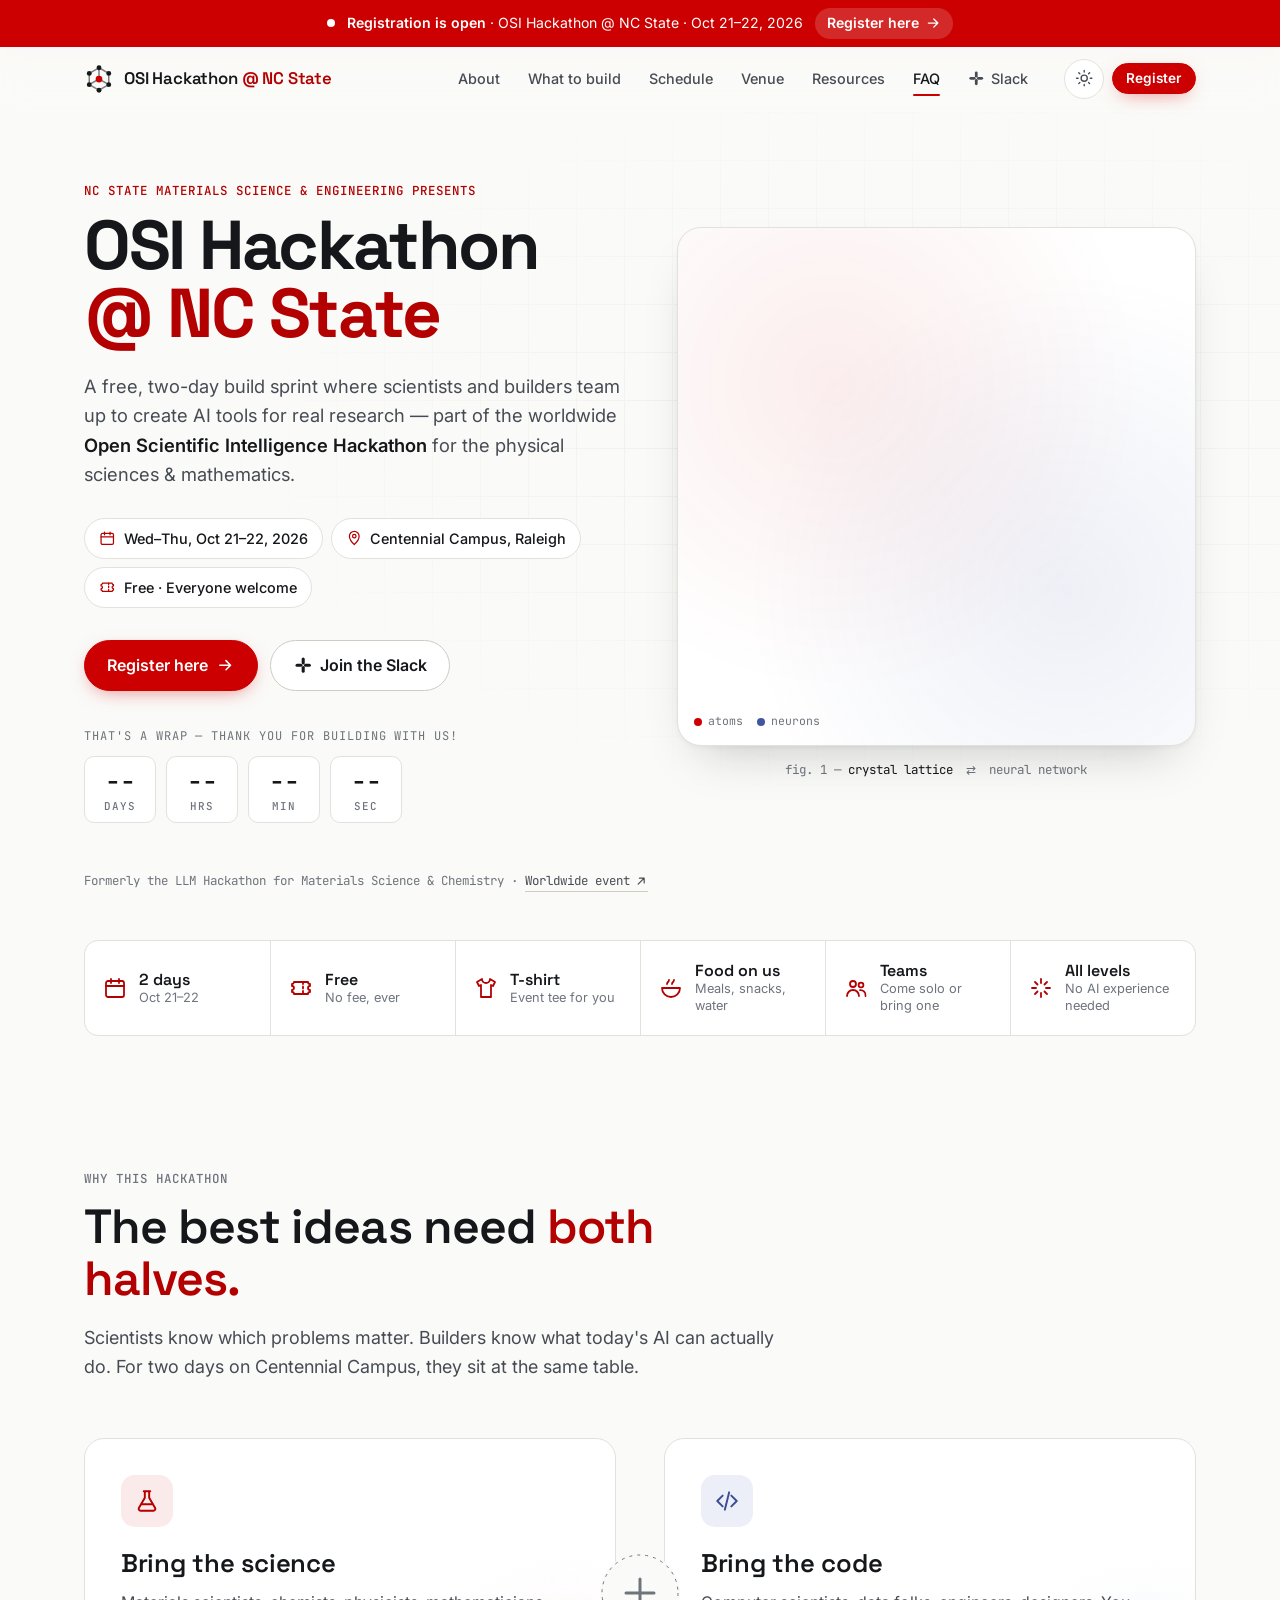
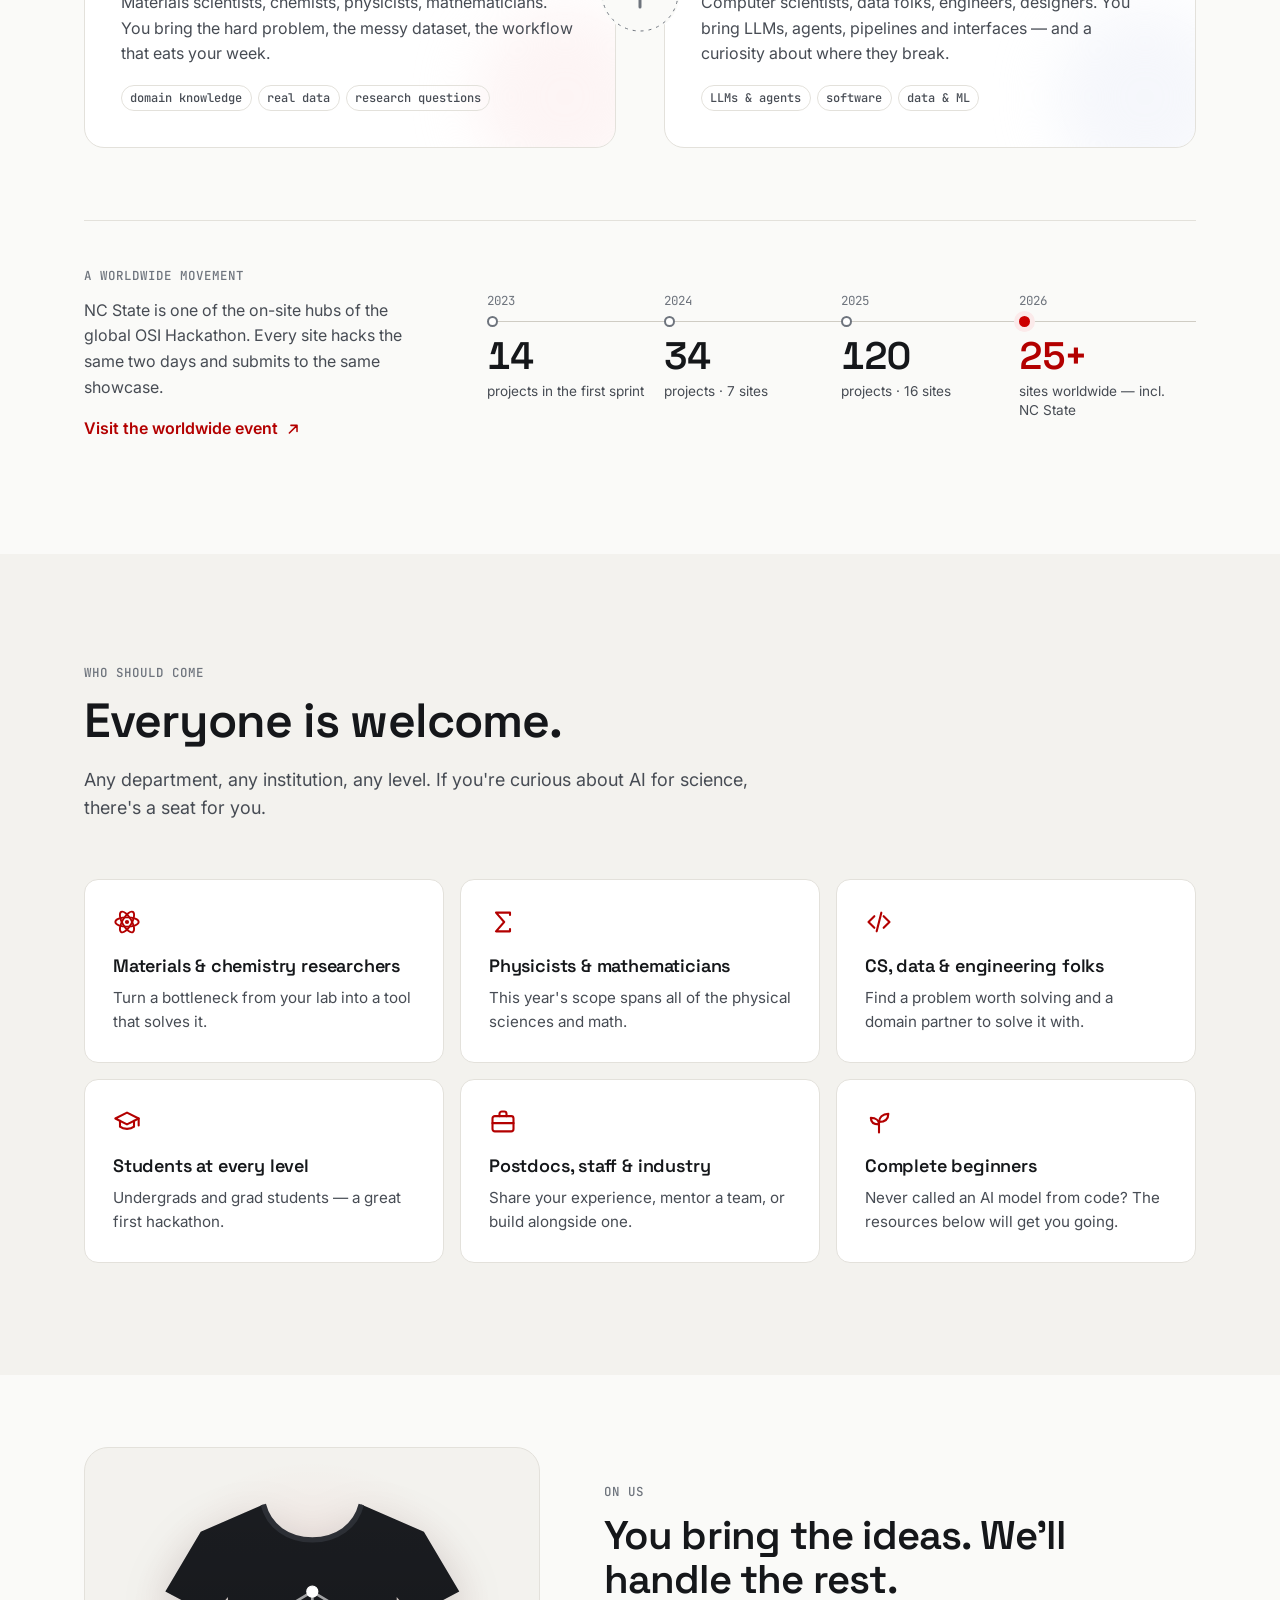
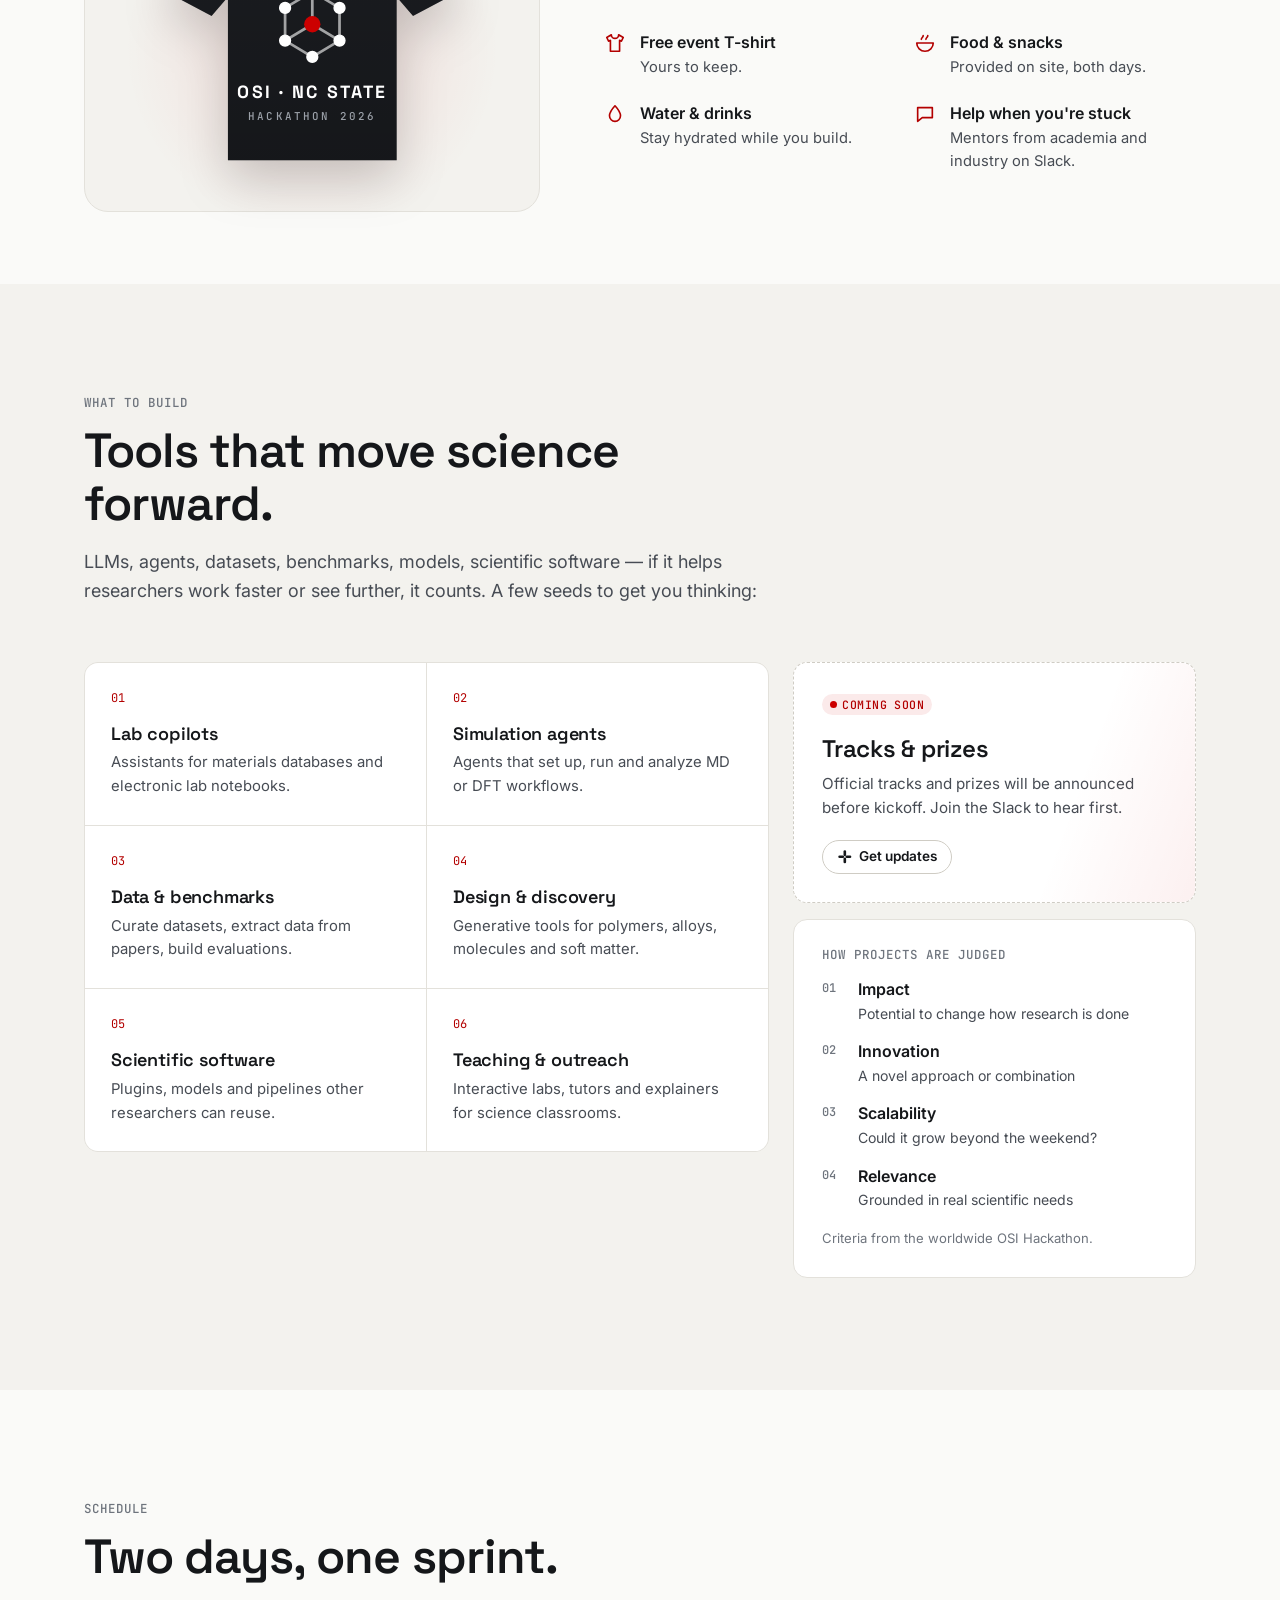
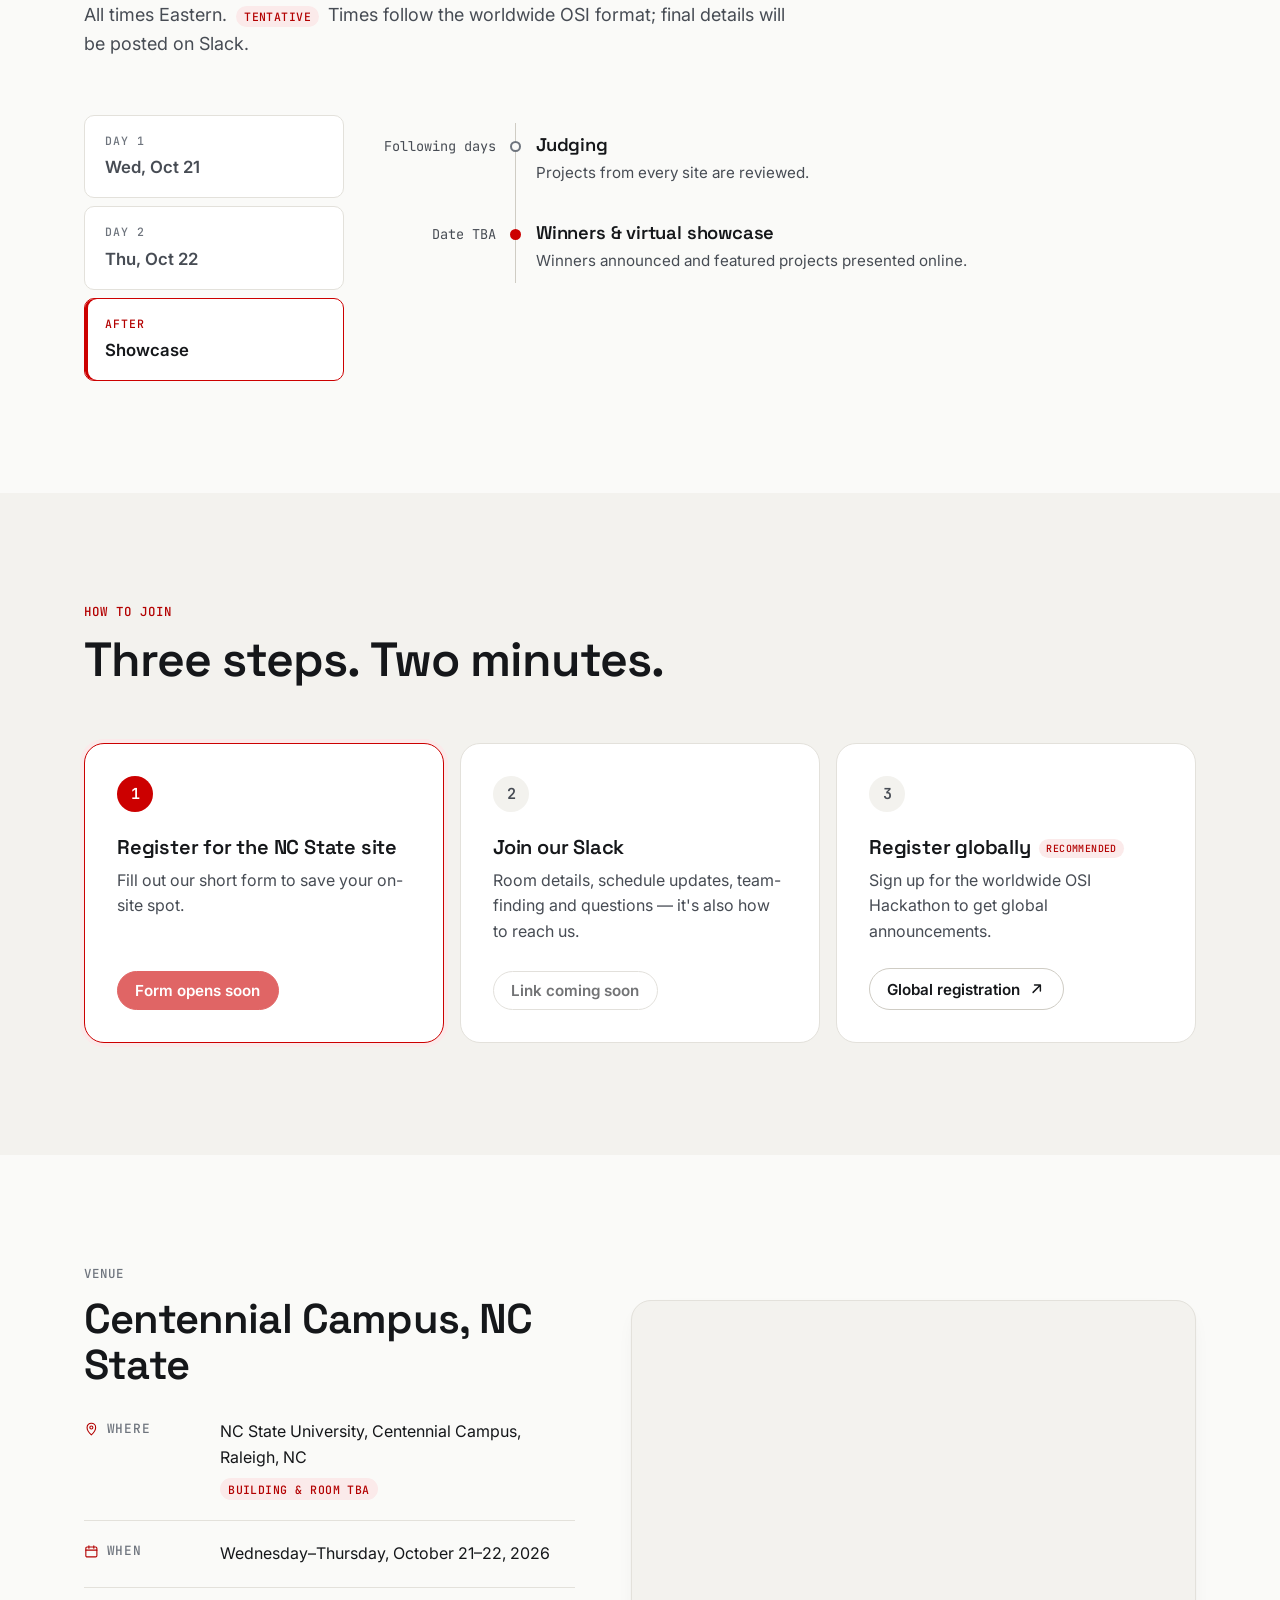
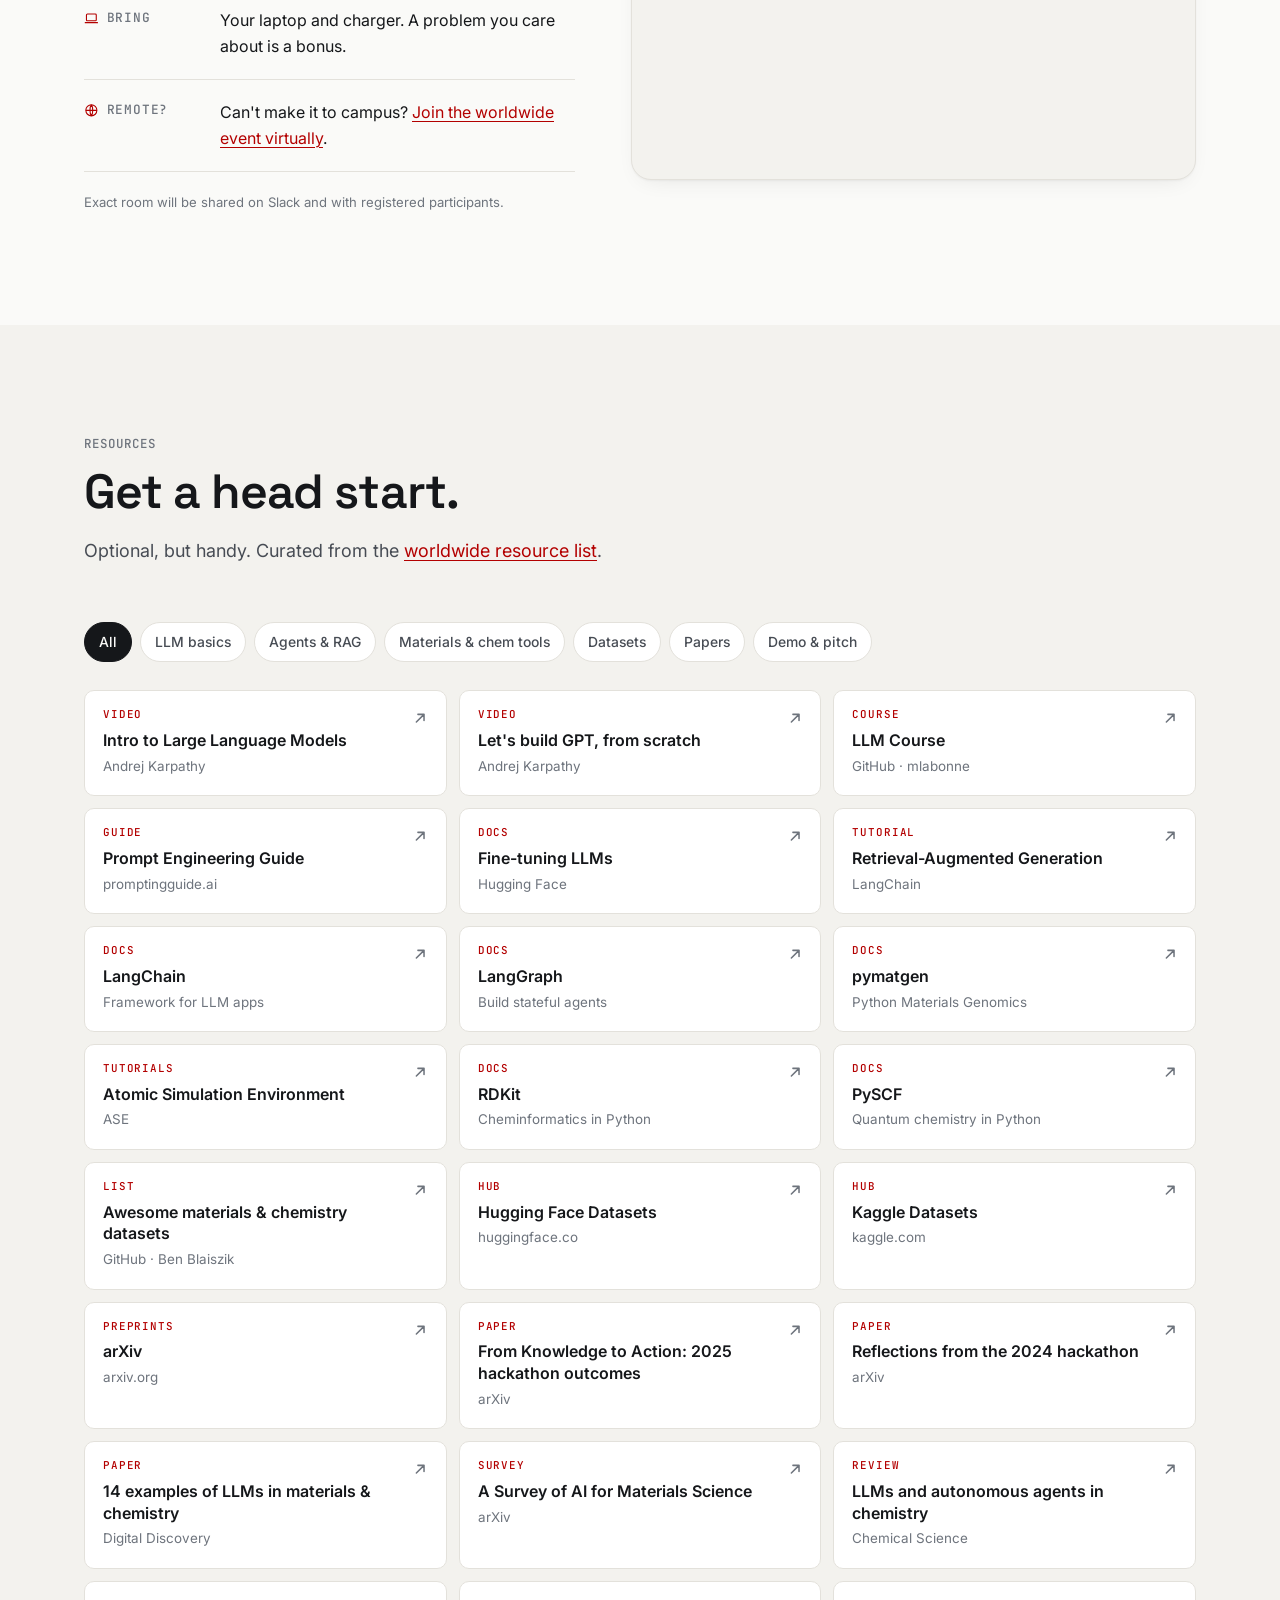
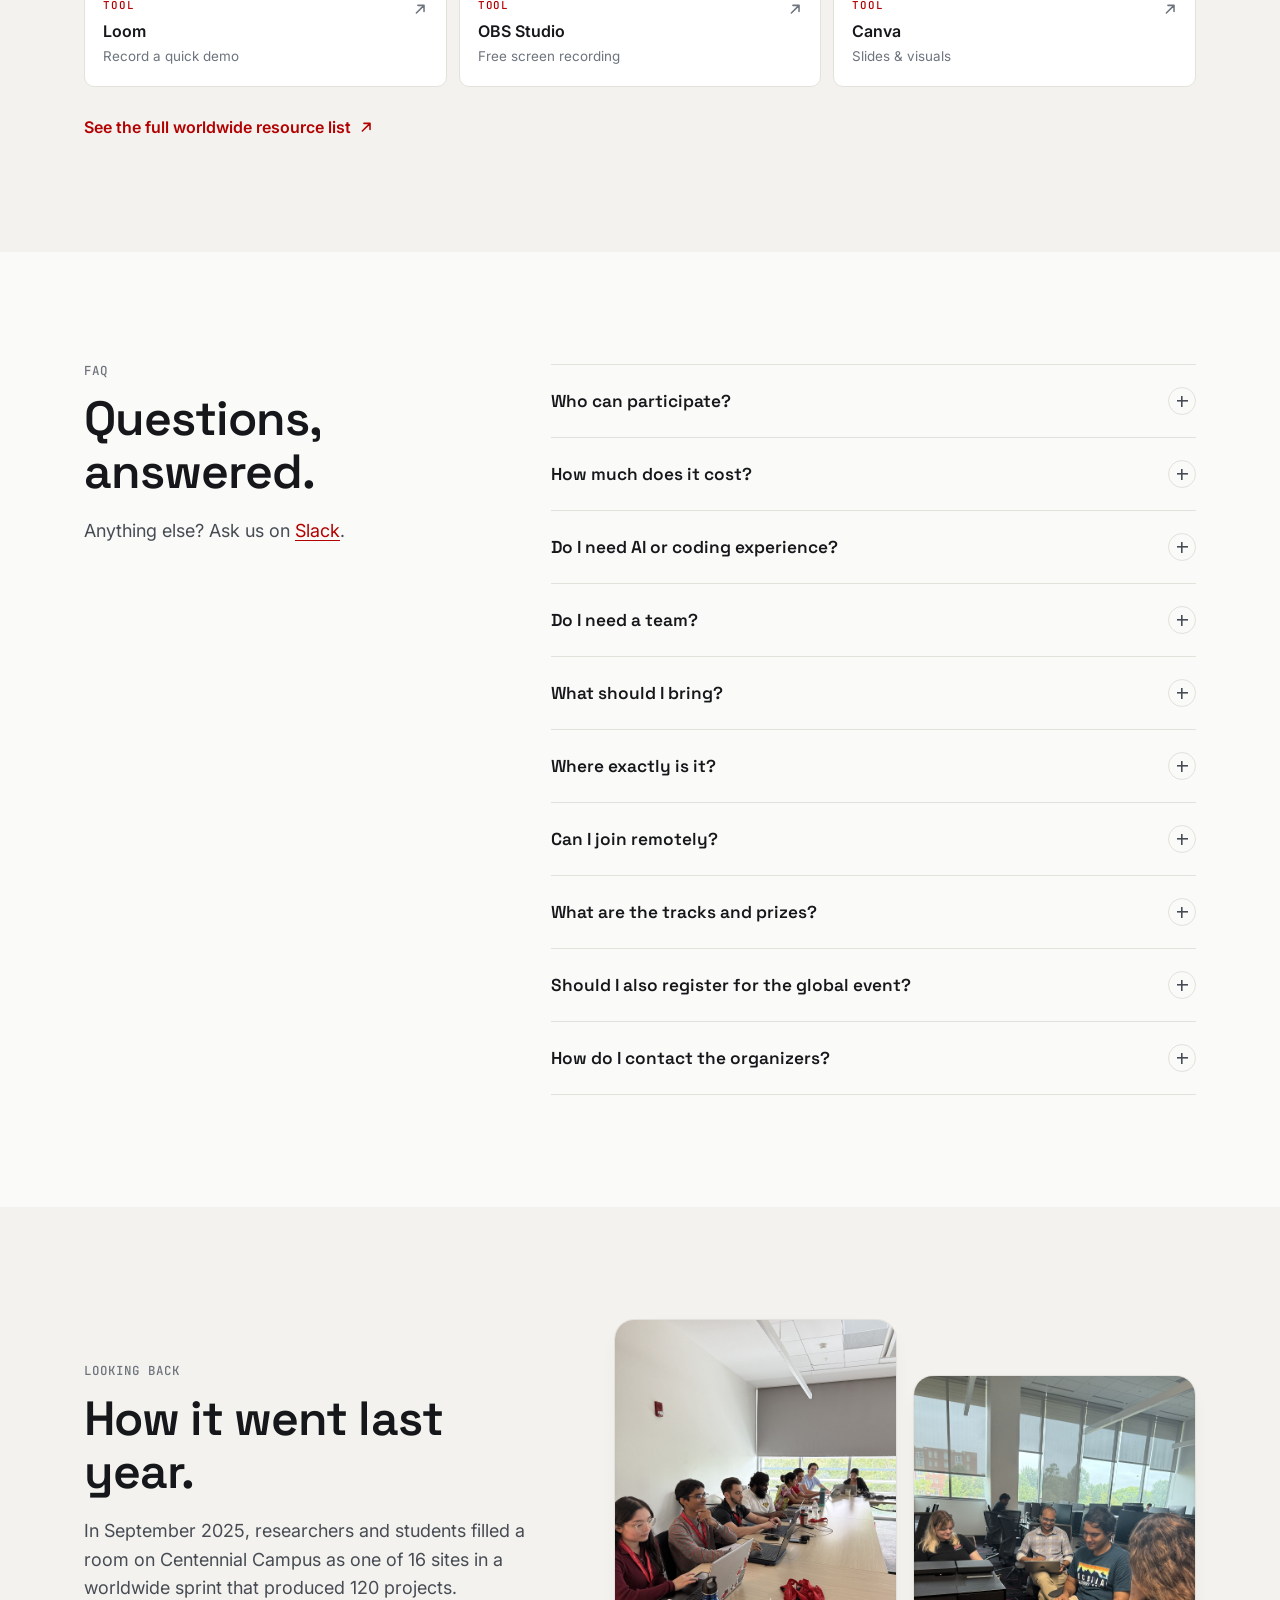
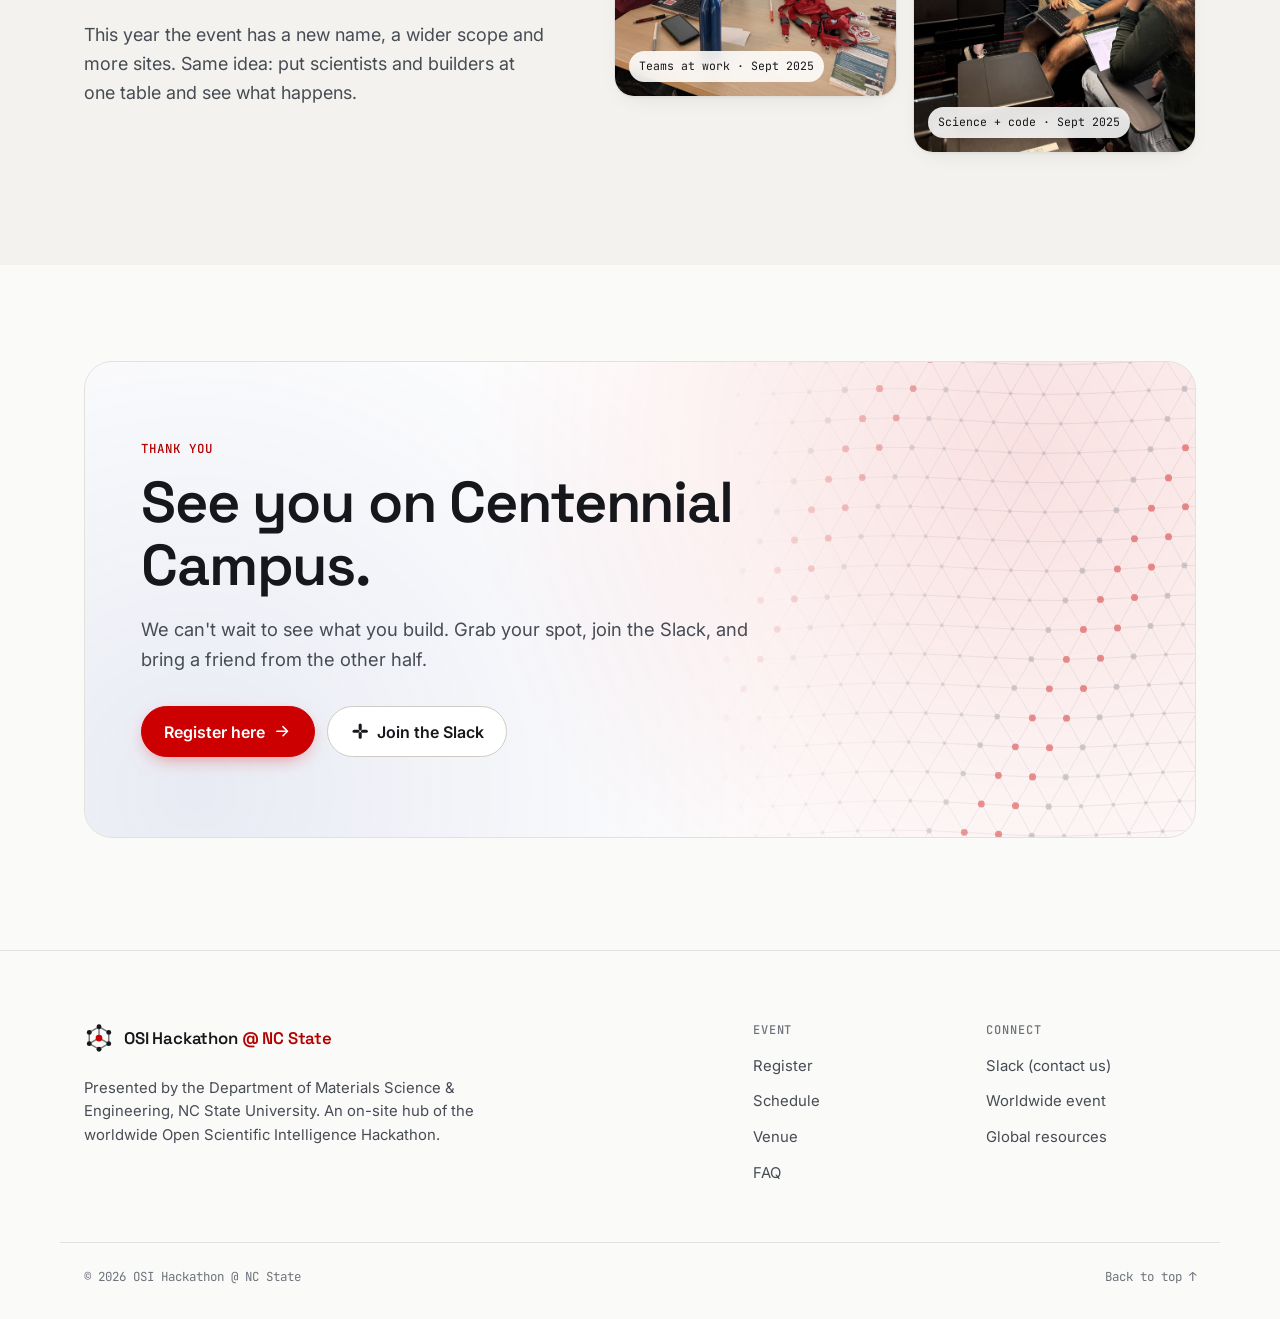
==== index.html @ e67602db "Add OSI Hackathon @ NC State 2026 website Static single-page site for GitHub Pages: hero with lattic" ====
<!doctype html>
<html lang="en">
<head>
  <meta charset="utf-8">
  <meta name="viewport" content="width=device-width, initial-scale=1">
  <title>OSI Hackathon @ NC State · Oct 21–22, 2026</title>
  <meta name="description" content="NC State Materials Science & Engineering presents the OSI Hackathon @ NC State — a free, two-day build sprint on Centennial Campus where domain experts and builders team up to make AI tools for science. Oct 21–22, 2026.">
  <meta name="theme-color" content="#CC0000">

  <meta property="og:type" content="website">
  <meta property="og:title" content="OSI Hackathon @ NC State · Oct 21–22, 2026">
  <meta property="og:description" content="A free two-day build sprint on Centennial Campus. Bring the science, bring the code — build AI tools for the physical sciences.">
  <meta property="og:image" content="https://ncsu-osi-hackathon-materials-2026.github.io/assets/img/og-image.png">
  <meta property="og:url" content="https://ncsu-osi-hackathon-materials-2026.github.io/">
  <meta name="twitter:card" content="summary_large_image">

  <link rel="icon" href="assets/img/favicon.svg" type="image/svg+xml">

  <!-- Apply the saved theme before first paint to avoid a flash -->
  <script>
    (function () {
      document.documentElement.classList.add("js");
      try {
        var t = localStorage.getItem("theme");
        if (t === "light" || t === "dark") document.documentElement.setAttribute("data-theme", t);
      } catch (e) {}
    })();
  </script>

  <link rel="preconnect" href="https://fonts.googleapis.com">
  <link rel="preconnect" href="https://fonts.gstatic.com" crossorigin>
  <link href="https://fonts.googleapis.com/css2?family=Inter:wght@400;500;600&family=JetBrains+Mono:wght@400;500&family=Space+Grotesk:wght@500;600;700&display=swap" rel="stylesheet">
  <link rel="stylesheet" href="assets/css/style.css">
</head>
<body>

<!-- Icon sprite -->
<svg width="0" height="0" style="position:absolute" aria-hidden="true">
  <symbol id="i-arrow" viewBox="0 0 24 24"><path d="M5 12h14M13 6l6 6-6 6" fill="none" stroke="currentColor" stroke-width="2" stroke-linecap="round" stroke-linejoin="round"/></symbol>
  <symbol id="i-external" viewBox="0 0 24 24"><path d="M7 17 17 7M9 7h8v8" fill="none" stroke="currentColor" stroke-width="2" stroke-linecap="round" stroke-linejoin="round"/></symbol>
  <symbol id="i-calendar" viewBox="0 0 24 24"><g fill="none" stroke="currentColor" stroke-width="1.8" stroke-linecap="round" stroke-linejoin="round"><rect x="3" y="5" width="18" height="16" rx="2"/><path d="M16 3v4M8 3v4M3 10h18"/></g></symbol>
  <symbol id="i-pin" viewBox="0 0 24 24"><g fill="none" stroke="currentColor" stroke-width="1.8" stroke-linecap="round" stroke-linejoin="round"><path d="M12 21s-7-6.2-7-12a7 7 0 0 1 14 0c0 5.8-7 12-7 12z"/><circle cx="12" cy="9" r="2.5"/></g></symbol>
  <symbol id="i-ticket" viewBox="0 0 24 24"><g fill="none" stroke="currentColor" stroke-width="1.8" stroke-linecap="round" stroke-linejoin="round"><path d="M3 8a2 2 0 0 0 2-2h14a2 2 0 0 0 2 2v2a2 2 0 0 0 0 4v2a2 2 0 0 0-2 2H5a2 2 0 0 0-2-2v-2a2 2 0 0 0 0-4z"/><path d="M14 6v12" stroke-dasharray="2 2.5"/></g></symbol>
  <symbol id="i-shirt" viewBox="0 0 24 24"><path d="M8 3 3 6l2 4 2-1v12h10V9l2 1 2-4-5-3a4 4 0 0 1-8 0z" fill="none" stroke="currentColor" stroke-width="1.8" stroke-linejoin="round"/></symbol>
  <symbol id="i-food" viewBox="0 0 24 24"><g fill="none" stroke="currentColor" stroke-width="1.8" stroke-linecap="round" stroke-linejoin="round"><path d="M3 12h18a9 9 0 0 1-18 0z"/><path d="M8 8c0-2 2-2 2-4M13 8c0-2 2-2 2-4"/></g></symbol>
  <symbol id="i-team" viewBox="0 0 24 24"><g fill="none" stroke="currentColor" stroke-width="1.8" stroke-linecap="round" stroke-linejoin="round"><circle cx="9" cy="8" r="3"/><path d="M3 20a6 6 0 0 1 12 0"/><circle cx="17" cy="9" r="2.4"/><path d="M16 14.2a5 5 0 0 1 5.5 5.8"/></g></symbol>
  <symbol id="i-spark" viewBox="0 0 24 24"><path d="M12 3v4M12 17v4M3 12h4M17 12h4M6 6l2.5 2.5M15.5 15.5 18 18M18 6l-2.5 2.5M8.5 15.5 6 18" fill="none" stroke="currentColor" stroke-width="1.8" stroke-linecap="round"/></symbol>
  <symbol id="i-flask" viewBox="0 0 24 24"><g fill="none" stroke="currentColor" stroke-width="1.8" stroke-linecap="round" stroke-linejoin="round"><path d="M9 3h6M10 3v6L4.5 18.5A1.7 1.7 0 0 0 6 21h12a1.7 1.7 0 0 0 1.5-2.5L14 9V3"/><path d="M7 15h10"/></g></symbol>
  <symbol id="i-code" viewBox="0 0 24 24"><path d="m8 7-5 5 5 5M16 7l5 5-5 5M14 4l-4 16" fill="none" stroke="currentColor" stroke-width="1.8" stroke-linecap="round" stroke-linejoin="round"/></symbol>
  <symbol id="i-atom" viewBox="0 0 24 24"><g fill="none" stroke="currentColor" stroke-width="1.6"><ellipse cx="12" cy="12" rx="10" ry="4"/><ellipse cx="12" cy="12" rx="10" ry="4" transform="rotate(60 12 12)"/><ellipse cx="12" cy="12" rx="10" ry="4" transform="rotate(120 12 12)"/></g><circle cx="12" cy="12" r="1.8" fill="currentColor"/></symbol>
  <symbol id="i-sigma" viewBox="0 0 24 24"><path d="M18 6V4H6l7 8-7 8h12v-2" fill="none" stroke="currentColor" stroke-width="1.8" stroke-linecap="round" stroke-linejoin="round"/></symbol>
  <symbol id="i-cap" viewBox="0 0 24 24"><g fill="none" stroke="currentColor" stroke-width="1.8" stroke-linecap="round" stroke-linejoin="round"><path d="m2 9 10-5 10 5-10 5z"/><path d="M6 11v5c3 2.5 9 2.5 12 0v-5M22 9v6"/></g></symbol>
  <symbol id="i-briefcase" viewBox="0 0 24 24"><g fill="none" stroke="currentColor" stroke-width="1.8" stroke-linecap="round" stroke-linejoin="round"><rect x="3" y="7" width="18" height="13" rx="2"/><path d="M9 7V5a2 2 0 0 1 2-2h2a2 2 0 0 1 2 2v2M3 13h18"/></g></symbol>
  <symbol id="i-seed" viewBox="0 0 24 24"><g fill="none" stroke="currentColor" stroke-width="1.8" stroke-linecap="round" stroke-linejoin="round"><path d="M12 21v-9"/><path d="M12 12c0-4 3-7 8-7 0 5-3 7-8 7zM12 14c0-3-2.5-5.5-7-5.5 0 4 2.5 5.5 7 5.5z"/></g></symbol>
  <symbol id="i-chat" viewBox="0 0 24 24"><path d="M4 5h16v11H9l-5 4z" fill="none" stroke="currentColor" stroke-width="1.8" stroke-linejoin="round"/></symbol>
  <symbol id="i-slack" viewBox="0 0 24 24"><g fill="currentColor"><rect x="10" y="2" width="4" height="9" rx="2"/><rect x="13" y="10" width="9" height="4" rx="2"/><rect x="10" y="13" width="4" height="9" rx="2"/><rect x="2" y="10" width="9" height="4" rx="2"/></g></symbol>
  <symbol id="i-water" viewBox="0 0 24 24"><path d="M12 3s6 6.5 6 11a6 6 0 0 1-12 0c0-4.5 6-11 6-11z" fill="none" stroke="currentColor" stroke-width="1.8" stroke-linejoin="round"/></symbol>
  <symbol id="i-laptop" viewBox="0 0 24 24"><g fill="none" stroke="currentColor" stroke-width="1.8" stroke-linecap="round" stroke-linejoin="round"><rect x="4" y="5" width="16" height="11" rx="1.5"/><path d="M2 19h20"/></g></symbol>
  <symbol id="i-globe" viewBox="0 0 24 24"><g fill="none" stroke="currentColor" stroke-width="1.8"><circle cx="12" cy="12" r="9"/><path d="M3 12h18M12 3c3 3.2 3 14.8 0 18M12 3c-3 3.2-3 14.8 0 18"/></g></symbol>
  <symbol id="i-sun" viewBox="0 0 24 24"><g fill="none" stroke="currentColor" stroke-width="1.8" stroke-linecap="round"><circle cx="12" cy="12" r="4"/><path d="M12 2v2M12 20v2M2 12h2M20 12h2M4.9 4.9l1.4 1.4M17.7 17.7l1.4 1.4M4.9 19.1l1.4-1.4M17.7 6.3l1.4-1.4"/></g></symbol>
  <symbol id="i-moon" viewBox="0 0 24 24"><path d="M20 14.5A8 8 0 0 1 9.5 4a8 8 0 1 0 10.5 10.5z" fill="none" stroke="currentColor" stroke-width="1.8" stroke-linejoin="round"/></symbol>
  <symbol id="i-menu" viewBox="0 0 24 24"><path d="M4 7h16M4 12h16M4 17h16" fill="none" stroke="currentColor" stroke-width="2" stroke-linecap="round"/></symbol>
  <symbol id="i-close" viewBox="0 0 24 24"><path d="M6 6l12 12M18 6 6 18" fill="none" stroke="currentColor" stroke-width="2" stroke-linecap="round"/></symbol>
  <symbol id="i-plus" viewBox="0 0 24 24"><path d="M12 5v14M5 12h14" fill="none" stroke="currentColor" stroke-width="2" stroke-linecap="round"/></symbol>
  <symbol id="i-logo" viewBox="0 0 32 32">
    <g stroke="currentColor" stroke-width="1.6" fill="none" opacity=".55">
      <path d="M16 4 26.4 10v12L16 28 5.6 22V10z"/><path d="M16 16V4M16 16l10.4 6M16 16 5.6 22"/>
    </g>
    <circle cx="16" cy="4" r="2.6" fill="currentColor"/><circle cx="26.4" cy="10" r="2.6" fill="currentColor"/>
    <circle cx="26.4" cy="22" r="2.6" fill="currentColor"/><circle cx="16" cy="28" r="2.6" fill="currentColor"/>
    <circle cx="5.6" cy="22" r="2.6" fill="currentColor"/><circle cx="5.6" cy="10" r="2.6" fill="currentColor"/>
    <circle cx="16" cy="16" r="3.6" fill="#CC0000"/>
  </symbol>
</svg>

<a class="skip-link" href="#main">Skip to content</a>

<header class="site-header" id="top">
  <a class="announce" href="#register" data-link="register">
    <span class="announce__pulse" aria-hidden="true"></span>
    <span class="announce__text"><strong>Registration is open</strong><span class="hide-sm"> · OSI Hackathon @ NC State · Oct 21–22, 2026</span></span>
    <span class="announce__cta">Register here <svg class="ico" aria-hidden="true"><use href="#i-arrow"/></svg></span>
  </a>

  <nav class="nav" aria-label="Main">
    <div class="container nav__inner">
      <a class="brand" href="#top" aria-label="OSI Hackathon at NC State — home">
        <svg class="brand__mark" aria-hidden="true"><use href="#i-logo"/></svg>
        <span class="brand__text">OSI Hackathon <span class="brand__at">@ NC State</span></span>
      </a>

      <div class="nav__links" id="nav-links">
        <a href="#about">About</a>
        <a href="#build">What to build</a>
        <a href="#schedule">Schedule</a>
        <a href="#venue">Venue</a>
        <a href="#resources">Resources</a>
        <a href="#faq">FAQ</a>
        <a class="nav__slack" href="#register" data-link="slack"><svg class="ico" aria-hidden="true"><use href="#i-slack"/></svg> Slack</a>
      </div>

      <div class="nav__actions">
        <button class="icon-btn" id="theme-toggle" type="button" aria-label="Switch color theme">
          <svg class="ico ico--sun" aria-hidden="true"><use href="#i-sun"/></svg>
          <svg class="ico ico--moon" aria-hidden="true"><use href="#i-moon"/></svg>
        </button>
        <a class="btn btn--primary btn--sm" href="#register" data-link="register">Register</a>
        <button class="icon-btn nav__toggle" id="nav-toggle" type="button" aria-label="Open menu" aria-expanded="false" aria-controls="nav-links">
          <svg class="ico ico--menu" aria-hidden="true"><use href="#i-menu"/></svg>
          <svg class="ico ico--close" aria-hidden="true"><use href="#i-close"/></svg>
        </button>
      </div>
    </div>
  </nav>
</header>

<main id="main">

  <!-- ============ HERO ============ -->
  <section class="hero">
    <div class="container hero__grid">
      <div class="hero__copy">
        <p class="eyebrow eyebrow--red">NC State Materials Science &amp; Engineering presents</p>
        <h1 class="hero__title">OSI Hackathon <span class="hero__at">@ NC State</span></h1>
        <p class="hero__lede">A free, two-day build sprint where scientists and builders team up to create AI tools for real research — part of the worldwide <strong>Open Scientific Intelligence Hackathon</strong> for the physical sciences &amp; mathematics.</p>

        <ul class="hero__meta" role="list">
          <li><svg class="ico" aria-hidden="true"><use href="#i-calendar"/></svg> Wed–Thu, Oct 21–22, 2026</li>
          <li><svg class="ico" aria-hidden="true"><use href="#i-pin"/></svg> Centennial Campus, Raleigh</li>
          <li><svg class="ico" aria-hidden="true"><use href="#i-ticket"/></svg> Free · Everyone welcome</li>
        </ul>

        <div class="hero__ctas">
          <a class="btn btn--primary btn--lg" href="#register" data-link="register">Register here <svg class="ico" aria-hidden="true"><use href="#i-arrow"/></svg></a>
          <a class="btn btn--ghost btn--lg" href="#register" data-link="slack"><svg class="ico" aria-hidden="true"><use href="#i-slack"/></svg> Join the Slack</a>
        </div>

        <div class="countdown" id="countdown" aria-live="polite">
          <p class="countdown__label mono" id="countdown-label">Kickoff in</p>
          <div class="countdown__grid" id="countdown-grid">
            <div><span id="cd-d">--</span><small>days</small></div>
            <div><span id="cd-h">--</span><small>hrs</small></div>
            <div><span id="cd-m">--</span><small>min</small></div>
            <div><span id="cd-s">--</span><small>sec</small></div>
          </div>
        </div>
      </div>

      <figure class="hero__figure" aria-label="Animated illustration: a crystal lattice of atoms re-arranging into a neural network">
        <div class="hero__canvas-wrap">
          <canvas id="lattice" aria-hidden="true"></canvas>
          <div class="hero__fig-hud mono" aria-hidden="true">
            <span><i class="dot dot--red"></i>atoms</span>
            <span><i class="dot dot--blue"></i>neurons</span>
          </div>
        </div>
        <figcaption class="mono">fig. 1 — <span id="fig-state">crystal lattice</span> <span class="fig-arrow">⇄</span> <span id="fig-state-next">neural network</span></figcaption>
      </figure>
    </div>

    <p class="container hero__formerly mono">Formerly the LLM Hackathon for Materials Science &amp; Chemistry · <a href="https://llmhackathon.github.io/" data-link="global" target="_blank" rel="noopener">Worldwide event <svg class="ico" aria-hidden="true"><use href="#i-external"/></svg></a></p>
  </section>

  <!-- ============ QUICK FACTS ============ -->
  <section class="facts" aria-label="Quick facts">
    <div class="container">
      <ul class="facts__grid" role="list">
        <li class="reveal"><svg class="ico" aria-hidden="true"><use href="#i-calendar"/></svg><div><strong>2 days</strong><span>Oct 21–22</span></div></li>
        <li class="reveal"><svg class="ico" aria-hidden="true"><use href="#i-ticket"/></svg><div><strong>Free</strong><span>No fee, ever</span></div></li>
        <li class="reveal"><svg class="ico" aria-hidden="true"><use href="#i-shirt"/></svg><div><strong>T-shirt</strong><span>Event tee for you</span></div></li>
        <li class="reveal"><svg class="ico" aria-hidden="true"><use href="#i-food"/></svg><div><strong>Food on us</strong><span>Meals, snacks, water</span></div></li>
        <li class="reveal"><svg class="ico" aria-hidden="true"><use href="#i-team"/></svg><div><strong>Teams</strong><span>Come solo or bring one</span></div></li>
        <li class="reveal"><svg class="ico" aria-hidden="true"><use href="#i-spark"/></svg><div><strong>All levels</strong><span>No AI experience needed</span></div></li>
      </ul>
    </div>
  </section>

  <!-- ============ ABOUT ============ -->
  <section class="section" id="about">
    <div class="container">
      <div class="section__head reveal">
        <p class="eyebrow">Why this hackathon</p>
        <h2>The best ideas need <span class="u-red">both halves.</span></h2>
        <p class="section__lede">Scientists know which problems matter. Builders know what today's AI can actually do. For two days on Centennial Campus, they sit at the same table.</p>
      </div>

      <div class="halves">
        <article class="half half--science reveal">
          <div class="half__icon"><svg class="ico" aria-hidden="true"><use href="#i-flask"/></svg></div>
          <h3>Bring the science</h3>
          <p>Materials scientists, chemists, physicists, mathematicians. You bring the hard problem, the messy dataset, the workflow that eats your week.</p>
          <ul class="tags" role="list"><li>domain knowledge</li><li>real data</li><li>research questions</li></ul>
        </article>

        <div class="halves__join reveal" aria-hidden="true">
          <svg viewBox="0 0 80 80"><circle cx="40" cy="40" r="38" fill="none" stroke="currentColor" stroke-dasharray="3 5"/><path d="M40 26v28M26 40h28" stroke="currentColor" stroke-width="3" stroke-linecap="round"/></svg>
        </div>

        <article class="half half--code reveal">
          <div class="half__icon"><svg class="ico" aria-hidden="true"><use href="#i-code"/></svg></div>
          <h3>Bring the code</h3>
          <p>Computer scientists, data folks, engineers, designers. You bring LLMs, agents, pipelines and interfaces — and a curiosity about where they break.</p>
          <ul class="tags" role="list"><li>LLMs &amp; agents</li><li>software</li><li>data &amp; ML</li></ul>
        </article>
      </div>

      <div class="growth reveal">
        <div class="growth__intro">
          <p class="eyebrow">A worldwide movement</p>
          <p>NC State is one of the on-site hubs of the global OSI Hackathon. Every site hacks the same two days and submits to the same showcase.</p>
          <a class="link-arrow" href="https://llmhackathon.github.io/" data-link="global" target="_blank" rel="noopener">Visit the worldwide event <svg class="ico" aria-hidden="true"><use href="#i-external"/></svg></a>
        </div>
        <ol class="growth__timeline" role="list">
          <li><span class="mono">2023</span><strong data-count="14">14</strong><small>projects in the first sprint</small></li>
          <li><span class="mono">2024</span><strong data-count="34">34</strong><small>projects · 7 sites</small></li>
          <li><span class="mono">2025</span><strong data-count="120">120</strong><small>projects · 16 sites</small></li>
          <li class="is-now"><span class="mono">2026</span><strong data-count="25" data-suffix="+">25+</strong><small>sites worldwide — incl. NC State</small></li>
        </ol>
      </div>
    </div>
  </section>

  <!-- ============ WHO ============ -->
  <section class="section section--alt" id="who">
    <div class="container">
      <div class="section__head reveal">
        <p class="eyebrow">Who should come</p>
        <h2>Everyone is welcome.</h2>
        <p class="section__lede">Any department, any institution, any level. If you're curious about AI for science, there's a seat for you.</p>
      </div>
      <ul class="cards cards--3" role="list">
        <li class="card reveal"><svg class="card__ico ico" aria-hidden="true"><use href="#i-atom"/></svg><h3>Materials &amp; chemistry researchers</h3><p>Turn a bottleneck from your lab into a tool that solves it.</p></li>
        <li class="card reveal"><svg class="card__ico ico" aria-hidden="true"><use href="#i-sigma"/></svg><h3>Physicists &amp; mathematicians</h3><p>This year's scope spans all of the physical sciences and math.</p></li>
        <li class="card reveal"><svg class="card__ico ico" aria-hidden="true"><use href="#i-code"/></svg><h3>CS, data &amp; engineering folks</h3><p>Find a problem worth solving and a domain partner to solve it with.</p></li>
        <li class="card reveal"><svg class="card__ico ico" aria-hidden="true"><use href="#i-cap"/></svg><h3>Students at every level</h3><p>Undergrads and grad students — a great first hackathon.</p></li>
        <li class="card reveal"><svg class="card__ico ico" aria-hidden="true"><use href="#i-briefcase"/></svg><h3>Postdocs, staff &amp; industry</h3><p>Share your experience, mentor a team, or build alongside one.</p></li>
        <li class="card reveal"><svg class="card__ico ico" aria-hidden="true"><use href="#i-seed"/></svg><h3>Complete beginners</h3><p>Never called an AI model from code? The resources below will get you going.</p></li>
      </ul>
    </div>
  </section>

  <!-- ============ ON US ============ -->
  <section class="section section--tight" id="perks" aria-label="What we provide">
    <div class="container perks reveal">
      <div class="perks__art" aria-hidden="true">
        <svg viewBox="0 0 240 220" class="shirt">
          <defs>
            <linearGradient id="shirt-shade" x1="0" x2="0" y1="0" y2="1"><stop offset="0" stop-color="#000" stop-opacity="0"/><stop offset="1" stop-color="#000" stop-opacity=".18"/></linearGradient>
          </defs>
          <path class="shirt__body" d="M84 18 38 38 12 82l34 18 12-14v120h124V86l12 14 34-18-26-44-46-20c-4 16-18 26-36 26S88 34 84 18z"/>
          <path d="M84 18 38 38 12 82l34 18 12-14v120h124V86l12 14 34-18-26-44-46-20c-4 16-18 26-36 26S88 34 84 18z" fill="url(#shirt-shade)"/>
          <path class="shirt__collar" d="M84 18c4 16 18 26 36 26s32-10 36-26" fill="none" stroke-width="4"/>
          <g transform="translate(96 78)" class="shirt__logo">
            <g stroke-width="2" fill="none" opacity=".6"><path d="M24 4 44 16v24L24 52 4 40V16z"/><path d="M24 28V4M24 28l20 12M24 28 4 40"/></g>
            <circle cx="24" cy="4" r="4"/><circle cx="44" cy="16" r="4"/><circle cx="44" cy="40" r="4"/><circle cx="24" cy="52" r="4"/><circle cx="4" cy="40" r="4"/><circle cx="4" cy="16" r="4"/>
            <circle cx="24" cy="28" r="6" class="shirt__core"/>
          </g>
          <text x="120" y="160" text-anchor="middle" class="shirt__text">OSI · NC STATE</text>
          <text x="120" y="176" text-anchor="middle" class="shirt__sub">HACKATHON 2026</text>
        </svg>
      </div>
      <div class="perks__copy">
        <p class="eyebrow">On us</p>
        <h2>You bring the ideas. We'll handle the rest.</h2>
        <ul class="perks__list" role="list">
          <li><svg class="ico" aria-hidden="true"><use href="#i-shirt"/></svg><div><strong>Free event T-shirt</strong><span>Yours to keep.</span></div></li>
          <li><svg class="ico" aria-hidden="true"><use href="#i-food"/></svg><div><strong>Food &amp; snacks</strong><span>Provided on site, both days.</span></div></li>
          <li><svg class="ico" aria-hidden="true"><use href="#i-water"/></svg><div><strong>Water &amp; drinks</strong><span>Stay hydrated while you build.</span></div></li>
          <li><svg class="ico" aria-hidden="true"><use href="#i-chat"/></svg><div><strong>Help when you're stuck</strong><span>Mentors from academia and industry on Slack.</span></div></li>
        </ul>
      </div>
    </div>
  </section>

  <!-- ============ WHAT TO BUILD ============ -->
  <section class="section section--alt" id="build">
    <div class="container">
      <div class="section__head reveal">
        <p class="eyebrow">What to build</p>
        <h2>Tools that move science forward.</h2>
        <p class="section__lede">LLMs, agents, datasets, benchmarks, models, scientific software — if it helps researchers work faster or see further, it counts. A few seeds to get you thinking:</p>
      </div>

      <div class="build">
        <ul class="ideas" role="list">
          <li class="idea reveal"><span class="idea__n mono">01</span><h3>Lab copilots</h3><p>Assistants for materials databases and electronic lab notebooks.</p></li>
          <li class="idea reveal"><span class="idea__n mono">02</span><h3>Simulation agents</h3><p>Agents that set up, run and analyze MD or DFT workflows.</p></li>
          <li class="idea reveal"><span class="idea__n mono">03</span><h3>Data &amp; benchmarks</h3><p>Curate datasets, extract data from papers, build evaluations.</p></li>
          <li class="idea reveal"><span class="idea__n mono">04</span><h3>Design &amp; discovery</h3><p>Generative tools for polymers, alloys, molecules and soft matter.</p></li>
          <li class="idea reveal"><span class="idea__n mono">05</span><h3>Scientific software</h3><p>Plugins, models and pipelines other researchers can reuse.</p></li>
          <li class="idea reveal"><span class="idea__n mono">06</span><h3>Teaching &amp; outreach</h3><p>Interactive labs, tutors and explainers for science classrooms.</p></li>
        </ul>

        <aside class="build__side">
          <div class="tba reveal">
            <span class="badge badge--live"><i></i>Coming soon</span>
            <h3>Tracks &amp; prizes</h3>
            <p>Official tracks and prizes will be announced before kickoff. Join the Slack to hear first.</p>
            <a class="btn btn--ghost btn--sm" href="#register" data-link="slack"><svg class="ico" aria-hidden="true"><use href="#i-slack"/></svg> Get updates</a>
          </div>

          <div class="judging reveal">
            <p class="eyebrow">How projects are judged</p>
            <ol role="list">
              <li><strong>Impact</strong><span>Potential to change how research is done</span></li>
              <li><strong>Innovation</strong><span>A novel approach or combination</span></li>
              <li><strong>Scalability</strong><span>Could it grow beyond the weekend?</span></li>
              <li><strong>Relevance</strong><span>Grounded in real scientific needs</span></li>
            </ol>
            <p class="fine">Criteria from the worldwide OSI Hackathon.</p>
          </div>
        </aside>
      </div>
    </div>
  </section>

  <!-- ============ SCHEDULE ============ -->
  <section class="section" id="schedule">
    <div class="container">
      <div class="section__head reveal">
        <p class="eyebrow">Schedule</p>
        <h2>Two days, one sprint.</h2>
        <p class="section__lede">All times Eastern. <span class="badge badge--soft">Tentative</span> Times follow the worldwide OSI format; final details will be posted on Slack.</p>
      </div>

      <div class="schedule reveal">
        <div class="tabs" role="tablist" aria-label="Schedule days">
          <button class="tab" role="tab" id="tab-d1" aria-controls="panel-d1" aria-selected="true"><span class="mono">Day 1</span>Wed, Oct 21</button>
          <button class="tab" role="tab" id="tab-d2" aria-controls="panel-d2" aria-selected="false" tabindex="-1"><span class="mono">Day 2</span>Thu, Oct 22</button>
          <button class="tab" role="tab" id="tab-after" aria-controls="panel-after" aria-selected="false" tabindex="-1"><span class="mono">After</span>Showcase</button>
        </div>

        <div class="tabpanel" role="tabpanel" id="panel-d1" aria-labelledby="tab-d1">
          <ol class="timeline" role="list">
            <li data-start="2026-10-21T10:00:00-04:00" data-end="2026-10-21T11:00:00-04:00">
              <time class="mono">10:00 AM</time><div><h3>Kickoff &amp; team formation</h3><p>Global opening, then meet people and form teams on site. Come solo — we'll help you find a team.</p></div>
            </li>
            <li data-start="2026-10-21T11:00:00-04:00" data-end="2026-10-21T12:00:00-04:00">
              <time class="mono">11:00 AM</time><div><h3>Hacking begins</h3><p>Pick a problem, sketch a plan, start building.</p></div>
            </li>
            <li>
              <time class="mono">Midday</time><div><h3>Lunch on site</h3><p>Food, snacks and water provided. Exact time announced on Slack.</p></div>
            </li>
            <li data-start="2026-10-21T12:00:00-04:00" data-end="2026-10-22T09:00:00-04:00">
              <time class="mono">All day</time><div><h3>Build &amp; mentorship</h3><p>Mentors from academia and industry available on Slack throughout.</p></div>
            </li>
          </ol>
        </div>

        <div class="tabpanel" role="tabpanel" id="panel-d2" aria-labelledby="tab-d2" hidden>
          <ol class="timeline" role="list">
            <li data-start="2026-10-22T09:00:00-04:00" data-end="2026-10-22T12:00:00-04:00">
              <time class="mono">Morning</time><div><h3>Build day</h3><p>Keep building. On-site hours will be shared on Slack.</p></div>
            </li>
            <li>
              <time class="mono">Midday</time><div><h3>Lunch on site</h3><p>Refuel with your team.</p></div>
            </li>
            <li data-start="2026-10-22T12:00:00-04:00" data-end="2026-10-22T18:00:00-04:00">
              <time class="mono">Afternoon</time><div><h3>Polish &amp; record your demo</h3><p>Write up the project, record a short demo, prepare your submission.</p></div>
            </li>
            <li class="is-key" data-start="2026-10-22T18:00:00-04:00" data-end="2026-10-22T18:30:00-04:00">
              <time class="mono">6:00 PM</time><div><h3>Final submissions due</h3><p>Submit through the worldwide OSI Hackathon process.</p></div>
            </li>
          </ol>
        </div>

        <div class="tabpanel" role="tabpanel" id="panel-after" aria-labelledby="tab-after" hidden>
          <ol class="timeline" role="list">
            <li><time class="mono">Following days</time><div><h3>Judging</h3><p>Projects from every site are reviewed.</p></div></li>
            <li class="is-key"><time class="mono">Date TBA</time><div><h3>Winners &amp; virtual showcase</h3><p>Winners announced and featured projects presented online.</p></div></li>
          </ol>
        </div>
      </div>
    </div>
  </section>

  <!-- ============ REGISTER ============ -->
  <section class="section section--alt" id="register">
    <div class="container">
      <div class="section__head reveal">
        <p class="eyebrow eyebrow--red">How to join</p>
        <h2>Three steps. Two minutes.</h2>
      </div>

      <ol class="steps" role="list">
        <li class="step step--primary reveal">
          <span class="step__n">1</span>
          <h3>Register for the NC State site</h3>
          <p>Fill out our short form to save your on-site spot.</p>
          <a class="btn btn--primary" href="#register" data-link="register" data-pending="Form opens soon">Register here <svg class="ico" aria-hidden="true"><use href="#i-arrow"/></svg></a>
        </li>
        <li class="step reveal">
          <span class="step__n">2</span>
          <h3>Join our Slack</h3>
          <p>Room details, schedule updates, team-finding and questions — it's also how to reach us.</p>
          <a class="btn btn--ghost" href="#register" data-link="slack" data-pending="Link coming soon"><svg class="ico" aria-hidden="true"><use href="#i-slack"/></svg> Join Slack</a>
        </li>
        <li class="step reveal">
          <span class="step__n">3</span>
          <h3>Register globally <span class="badge badge--soft">recommended</span></h3>
          <p>Sign up for the worldwide OSI Hackathon to get global announcements.</p>
          <a class="btn btn--ghost" href="https://luma.com/ku88xh92" data-link="globalRegister" target="_blank" rel="noopener">Global registration <svg class="ico" aria-hidden="true"><use href="#i-external"/></svg></a>
        </li>
      </ol>
    </div>
  </section>

  <!-- ============ VENUE ============ -->
  <section class="section" id="venue">
    <div class="container venue">
      <div class="venue__copy reveal">
        <p class="eyebrow">Venue</p>
        <h2>Centennial Campus, NC State</h2>
        <dl class="venue__facts">
          <div><dt><svg class="ico" aria-hidden="true"><use href="#i-pin"/></svg> Where</dt><dd>NC State University, Centennial Campus, Raleigh, NC<br><span class="badge badge--soft">Building &amp; room TBA</span></dd></div>
          <div><dt><svg class="ico" aria-hidden="true"><use href="#i-calendar"/></svg> When</dt><dd>Wednesday–Thursday, October 21–22, 2026</dd></div>
          <div><dt><svg class="ico" aria-hidden="true"><use href="#i-laptop"/></svg> Bring</dt><dd>Your laptop and charger. A problem you care about is a bonus.</dd></div>
          <div><dt><svg class="ico" aria-hidden="true"><use href="#i-globe"/></svg> Remote?</dt><dd>Can't make it to campus? <a href="https://luma.com/ku88xh92" data-link="globalRegister" target="_blank" rel="noopener">Join the worldwide event virtually</a>.</dd></div>
        </dl>
        <p class="fine">Exact room will be shared on Slack and with registered participants.</p>
      </div>
      <div class="venue__map reveal">
        <iframe title="Map of NC State Centennial Campus" loading="lazy" referrerpolicy="no-referrer-when-downgrade"
          src="https://maps.google.com/maps?q=Centennial%20Campus%2C%20North%20Carolina%20State%20University%2C%20Raleigh%2C%20NC&z=15&output=embed"></iframe>
      </div>
    </div>
  </section>

  <!-- ============ RESOURCES ============ -->
  <section class="section section--alt" id="resources">
    <div class="container">
      <div class="section__head reveal">
        <p class="eyebrow">Resources</p>
        <h2>Get a head start.</h2>
        <p class="section__lede">Optional, but handy. Curated from the <a href="https://llmhackathon.github.io/resources/" target="_blank" rel="noopener">worldwide resource list</a>.</p>
      </div>

      <div class="filters reveal" role="group" aria-label="Filter resources">
        <button class="chip is-active" data-filter="all" aria-pressed="true">All</button>
        <button class="chip" data-filter="llm" aria-pressed="false">LLM basics</button>
        <button class="chip" data-filter="agents" aria-pressed="false">Agents &amp; RAG</button>
        <button class="chip" data-filter="tools" aria-pressed="false">Materials &amp; chem tools</button>
        <button class="chip" data-filter="data" aria-pressed="false">Datasets</button>
        <button class="chip" data-filter="papers" aria-pressed="false">Papers</button>
        <button class="chip" data-filter="demo" aria-pressed="false">Demo &amp; pitch</button>
      </div>

      <ul class="resources" role="list" id="resource-list">
        <li data-cat="llm"><a href="https://www.youtube.com/watch?v=zjkBMFhNj_g" target="_blank" rel="noopener"><span class="res__tag">Video</span><strong>Intro to Large Language Models</strong><small>Andrej Karpathy</small><svg class="ico" aria-hidden="true"><use href="#i-external"/></svg></a></li>
        <li data-cat="llm"><a href="https://youtu.be/kCc8FmEb1nY" target="_blank" rel="noopener"><span class="res__tag">Video</span><strong>Let's build GPT, from scratch</strong><small>Andrej Karpathy</small><svg class="ico" aria-hidden="true"><use href="#i-external"/></svg></a></li>
        <li data-cat="llm"><a href="https://github.com/mlabonne/llm-course" target="_blank" rel="noopener"><span class="res__tag">Course</span><strong>LLM Course</strong><small>GitHub · mlabonne</small><svg class="ico" aria-hidden="true"><use href="#i-external"/></svg></a></li>
        <li data-cat="llm"><a href="https://www.promptingguide.ai/" target="_blank" rel="noopener"><span class="res__tag">Guide</span><strong>Prompt Engineering Guide</strong><small>promptingguide.ai</small><svg class="ico" aria-hidden="true"><use href="#i-external"/></svg></a></li>
        <li data-cat="llm"><a href="https://huggingface.co/docs/transformers/training" target="_blank" rel="noopener"><span class="res__tag">Docs</span><strong>Fine-tuning LLMs</strong><small>Hugging Face</small><svg class="ico" aria-hidden="true"><use href="#i-external"/></svg></a></li>
        <li data-cat="agents"><a href="https://python.langchain.com/docs/tutorials/rag/" target="_blank" rel="noopener"><span class="res__tag">Tutorial</span><strong>Retrieval-Augmented Generation</strong><small>LangChain</small><svg class="ico" aria-hidden="true"><use href="#i-external"/></svg></a></li>
        <li data-cat="agents"><a href="https://python.langchain.com/docs/introduction/" target="_blank" rel="noopener"><span class="res__tag">Docs</span><strong>LangChain</strong><small>Framework for LLM apps</small><svg class="ico" aria-hidden="true"><use href="#i-external"/></svg></a></li>
        <li data-cat="agents"><a href="https://langchain-ai.github.io/langgraph/" target="_blank" rel="noopener"><span class="res__tag">Docs</span><strong>LangGraph</strong><small>Build stateful agents</small><svg class="ico" aria-hidden="true"><use href="#i-external"/></svg></a></li>
        <li data-cat="tools"><a href="https://pymatgen.org/pymatgen.html" target="_blank" rel="noopener"><span class="res__tag">Docs</span><strong>pymatgen</strong><small>Python Materials Genomics</small><svg class="ico" aria-hidden="true"><use href="#i-external"/></svg></a></li>
        <li data-cat="tools"><a href="https://wiki.fysik.dtu.dk/ase/tutorials/tutorials.html" target="_blank" rel="noopener"><span class="res__tag">Tutorials</span><strong>Atomic Simulation Environment</strong><small>ASE</small><svg class="ico" aria-hidden="true"><use href="#i-external"/></svg></a></li>
        <li data-cat="tools"><a href="https://www.rdkit.org/docs/GettingStartedInPython.html" target="_blank" rel="noopener"><span class="res__tag">Docs</span><strong>RDKit</strong><small>Cheminformatics in Python</small><svg class="ico" aria-hidden="true"><use href="#i-external"/></svg></a></li>
        <li data-cat="tools"><a href="https://pyscf.org/" target="_blank" rel="noopener"><span class="res__tag">Docs</span><strong>PySCF</strong><small>Quantum chemistry in Python</small><svg class="ico" aria-hidden="true"><use href="#i-external"/></svg></a></li>
        <li data-cat="data"><a href="https://github.com/blaiszik/awesome-matchem-datasets" target="_blank" rel="noopener"><span class="res__tag">List</span><strong>Awesome materials &amp; chemistry datasets</strong><small>GitHub · Ben Blaiszik</small><svg class="ico" aria-hidden="true"><use href="#i-external"/></svg></a></li>
        <li data-cat="data"><a href="https://huggingface.co/datasets" target="_blank" rel="noopener"><span class="res__tag">Hub</span><strong>Hugging Face Datasets</strong><small>huggingface.co</small><svg class="ico" aria-hidden="true"><use href="#i-external"/></svg></a></li>
        <li data-cat="data"><a href="https://www.kaggle.com/datasets" target="_blank" rel="noopener"><span class="res__tag">Hub</span><strong>Kaggle Datasets</strong><small>kaggle.com</small><svg class="ico" aria-hidden="true"><use href="#i-external"/></svg></a></li>
        <li data-cat="data"><a href="https://arxiv.org/" target="_blank" rel="noopener"><span class="res__tag">Preprints</span><strong>arXiv</strong><small>arxiv.org</small><svg class="ico" aria-hidden="true"><use href="#i-external"/></svg></a></li>
        <li data-cat="papers"><a href="https://arxiv.org/abs/2605.03205" target="_blank" rel="noopener"><span class="res__tag">Paper</span><strong>From Knowledge to Action: 2025 hackathon outcomes</strong><small>arXiv</small><svg class="ico" aria-hidden="true"><use href="#i-external"/></svg></a></li>
        <li data-cat="papers"><a href="https://arxiv.org/abs/2411.15221" target="_blank" rel="noopener"><span class="res__tag">Paper</span><strong>Reflections from the 2024 hackathon</strong><small>arXiv</small><svg class="ico" aria-hidden="true"><use href="#i-external"/></svg></a></li>
        <li data-cat="papers"><a href="https://doi.org/10.1039/D3DD00113J" target="_blank" rel="noopener"><span class="res__tag">Paper</span><strong>14 examples of LLMs in materials &amp; chemistry</strong><small>Digital Discovery</small><svg class="ico" aria-hidden="true"><use href="#i-external"/></svg></a></li>
        <li data-cat="papers"><a href="https://arxiv.org/abs/2506.20743" target="_blank" rel="noopener"><span class="res__tag">Survey</span><strong>A Survey of AI for Materials Science</strong><small>arXiv</small><svg class="ico" aria-hidden="true"><use href="#i-external"/></svg></a></li>
        <li data-cat="papers"><a href="https://doi.org/10.1039/D4SC03921A" target="_blank" rel="noopener"><span class="res__tag">Review</span><strong>LLMs and autonomous agents in chemistry</strong><small>Chemical Science</small><svg class="ico" aria-hidden="true"><use href="#i-external"/></svg></a></li>
        <li data-cat="demo"><a href="https://www.loom.com/" target="_blank" rel="noopener"><span class="res__tag">Tool</span><strong>Loom</strong><small>Record a quick demo</small><svg class="ico" aria-hidden="true"><use href="#i-external"/></svg></a></li>
        <li data-cat="demo"><a href="https://obsproject.com/" target="_blank" rel="noopener"><span class="res__tag">Tool</span><strong>OBS Studio</strong><small>Free screen recording</small><svg class="ico" aria-hidden="true"><use href="#i-external"/></svg></a></li>
        <li data-cat="demo"><a href="https://canva.com/" target="_blank" rel="noopener"><span class="res__tag">Tool</span><strong>Canva</strong><small>Slides &amp; visuals</small><svg class="ico" aria-hidden="true"><use href="#i-external"/></svg></a></li>
      </ul>
      <p class="resources__more reveal"><a class="link-arrow" href="https://llmhackathon.github.io/resources/" target="_blank" rel="noopener">See the full worldwide resource list <svg class="ico" aria-hidden="true"><use href="#i-external"/></svg></a></p>
    </div>
  </section>

  <!-- ============ FAQ ============ -->
  <section class="section" id="faq">
    <div class="container faq">
      <div class="section__head faq__head reveal">
        <p class="eyebrow">FAQ</p>
        <h2>Questions, answered.</h2>
        <p class="section__lede">Anything else? Ask us on <a href="#register" data-link="slack">Slack</a>.</p>
      </div>
      <div class="faq__list reveal">
        <details><summary>Who can participate?</summary><p>Everyone. Students, researchers, postdocs, staff and industry professionals from any department or institution are welcome.</p></details>
        <details><summary>How much does it cost?</summary><p>Nothing. The event is free, and food, snacks, water and an event T-shirt are provided on site.</p></details>
        <details><summary>Do I need AI or coding experience?</summary><p>No. Teams work best with a mix of domain experts and builders, and the <a href="#resources">resources</a> plus mentors on Slack will help you get started.</p></details>
        <details><summary>Do I need a team?</summary><p>No. Come solo and we'll help you find teammates at kickoff or on Slack. You're also welcome to arrive with a team.</p></details>
        <details><summary>What should I bring?</summary><p>A laptop and charger. If you have a research problem or dataset you'd love to work on, bring that too.</p></details>
        <details><summary>Where exactly is it?</summary><p>On NC State's Centennial Campus in Raleigh. The building and room will be announced on Slack and shared with registered participants.</p></details>
        <details><summary>Can I join remotely?</summary><p>The NC State site is in person. If you can't make it to campus, you can join the <a href="https://luma.com/ku88xh92" data-link="globalRegister" target="_blank" rel="noopener">worldwide OSI Hackathon virtually</a>.</p></details>
        <details><summary>What are the tracks and prizes?</summary><p>They'll be announced before kickoff. Join the Slack to hear first.</p></details>
        <details><summary>Should I also register for the global event?</summary><p>We recommend it — global registration keeps you in the loop on worldwide announcements and the showcase.</p></details>
        <details><summary>How do I contact the organizers?</summary><p>Join our <a href="#register" data-link="slack">Slack</a> and post your question there — that's the fastest way to reach us.</p></details>
      </div>
    </div>
  </section>

  <!-- ============ LAST YEAR ============ -->
  <section class="section section--alt" id="last-year">
    <div class="container lastyear">
      <div class="section__head reveal">
        <p class="eyebrow">Looking back</p>
        <h2>How it went last year.</h2>
        <p class="section__lede">In September 2025, researchers and students filled a room on Centennial Campus as one of 16 sites in a worldwide sprint that produced 120 projects.</p>
        <p class="section__lede">This year the event has a new name, a wider scope and more sites. Same idea: put scientists and builders at one table and see what happens.</p>
      </div>
      <div class="gallery">
        <figure class="photo reveal">
          <div class="photo__placeholder" aria-hidden="true"><svg class="ico" aria-hidden="true"><use href="#i-logo"/></svg><span class="mono">2025 photo</span></div>
          <img src="assets/img/2025-1.jpg" alt="Participants wearing red lanyards work on laptops along a long conference table at the 2025 NC State hackathon" loading="lazy" onerror="this.remove()">
          <figcaption class="mono">Teams at work · Sept 2025</figcaption>
        </figure>
        <figure class="photo reveal">
          <div class="photo__placeholder" aria-hidden="true"><svg class="ico" aria-hidden="true"><use href="#i-logo"/></svg><span class="mono">2025 photo</span></div>
          <img src="assets/img/2025-2.jpg" alt="Four participants gather around their laptops to work through a problem together at the 2025 NC State hackathon" loading="lazy" onerror="this.remove()">
          <figcaption class="mono">Science + code · Sept 2025</figcaption>
        </figure>
      </div>
    </div>
  </section>

  <!-- ============ CLOSING ============ -->
  <section class="section closing">
    <div class="container">
      <div class="closing__panel reveal">
        <canvas id="closing-lattice" aria-hidden="true"></canvas>
        <div class="closing__content">
          <p class="eyebrow eyebrow--red">Thank you</p>
          <h2>See you on Centennial Campus.</h2>
          <p>We can't wait to see what you build. Grab your spot, join the Slack, and bring a friend from the other half.</p>
          <div class="hero__ctas">
            <a class="btn btn--primary btn--lg" href="#register" data-link="register">Register here <svg class="ico" aria-hidden="true"><use href="#i-arrow"/></svg></a>
            <a class="btn btn--ghost btn--lg" href="#register" data-link="slack"><svg class="ico" aria-hidden="true"><use href="#i-slack"/></svg> Join the Slack</a>
          </div>
        </div>
      </div>
    </div>
  </section>
</main>

<footer class="footer">
  <div class="container footer__inner">
    <div class="footer__brand">
      <a class="brand" href="#top"><svg class="brand__mark" aria-hidden="true"><use href="#i-logo"/></svg><span class="brand__text">OSI Hackathon <span class="brand__at">@ NC State</span></span></a>
      <p>Presented by the Department of Materials Science &amp; Engineering, NC State University. An on-site hub of the worldwide Open Scientific Intelligence Hackathon.</p>
    </div>
    <div class="footer__cols">
      <div>
        <h3 class="mono">Event</h3>
        <ul role="list">
          <li><a href="#register" data-link="register">Register</a></li>
          <li><a href="#schedule">Schedule</a></li>
          <li><a href="#venue">Venue</a></li>
          <li><a href="#faq">FAQ</a></li>
        </ul>
      </div>
      <div>
        <h3 class="mono">Connect</h3>
        <ul role="list">
          <li><a href="#register" data-link="slack">Slack (contact us)</a></li>
          <li><a href="https://llmhackathon.github.io/" data-link="global" target="_blank" rel="noopener">Worldwide event</a></li>
          <li><a href="https://llmhackathon.github.io/resources/" target="_blank" rel="noopener">Global resources</a></li>
        </ul>
      </div>
    </div>
  </div>
  <div class="container footer__base mono">
    <span>© 2026 OSI Hackathon @ NC State</span>
    <a href="#top">Back to top ↑</a>
  </div>
</footer>

<script src="assets/js/config.js"></script>
<script src="assets/js/main.js" defer></script>
</body>
</html>
---- assets/css/style.css ----
/* ==========================================================================
   OSI Hackathon @ NC State — styles
   Tokens → base → layout → components → sections
   ========================================================================== */

:root {
  --red: #CC0000;            /* Wolfpack Red */
  --red-deep: #990000;       /* Reynolds Red */
  --red-ink: #B30000;        /* red for text on light bg */
  --red-soft: #FBEAEA;
  --blue: #4156A1;           /* Bio-Indigo */
  --blue-ink: #3A4E96;
  --blue-soft: #ECEFF8;

  --bg: #FAFAF8;
  --bg-alt: #F3F2EE;
  --surface: #FFFFFF;
  --ink: #15171A;
  --ink-2: #474C54;
  --ink-3: #6E747D;
  --line: #E3E1DB;
  --line-strong: #CFCCC4;
  --shadow: 0 1px 2px rgba(20, 20, 20, .04), 0 8px 24px -12px rgba(20, 20, 20, .12);
  --shadow-lg: 0 2px 4px rgba(20, 20, 20, .04), 0 24px 48px -24px rgba(20, 20, 20, .25);
  --map-filter: none;

  --font-display: "Space Grotesk", ui-sans-serif, system-ui, sans-serif;
  --font-body: "Inter", ui-sans-serif, system-ui, -apple-system, "Segoe UI", sans-serif;
  --font-mono: "JetBrains Mono", ui-monospace, SFMono-Regular, Menlo, monospace;

  --radius: 14px;
  --radius-sm: 10px;
  --container: 1160px;
  --gutter: 24px;
  --header-h: 104px;

  color-scheme: light;
}

@media (prefers-color-scheme: dark) {
  :root:not([data-theme="light"]) {
    --red-ink: #FF6B6B;
    --red-soft: rgba(204, 0, 0, .16);
    --blue: #8DA0E6;
    --blue-ink: #A9B8F0;
    --blue-soft: rgba(65, 86, 161, .24);
    --bg: #0C0E11;
    --bg-alt: #111418;
    --surface: #171A1F;
    --ink: #ECEDEF;
    --ink-2: #B3B8C0;
    --ink-3: #8B919A;
    --line: #252930;
    --line-strong: #353A43;
    --shadow: 0 1px 2px rgba(0, 0, 0, .3), 0 8px 24px -12px rgba(0, 0, 0, .6);
    --shadow-lg: 0 2px 4px rgba(0, 0, 0, .3), 0 24px 48px -24px rgba(0, 0, 0, .8);
    --map-filter: invert(.9) hue-rotate(180deg) saturate(.6) brightness(.9);
    color-scheme: dark;
  }
}
:root[data-theme="dark"] {
  --red-ink: #FF6B6B;
  --red-soft: rgba(204, 0, 0, .16);
  --blue: #8DA0E6;
  --blue-ink: #A9B8F0;
  --blue-soft: rgba(65, 86, 161, .24);
  --bg: #0C0E11;
  --bg-alt: #111418;
  --surface: #171A1F;
  --ink: #ECEDEF;
  --ink-2: #B3B8C0;
  --ink-3: #8B919A;
  --line: #252930;
  --line-strong: #353A43;
  --shadow: 0 1px 2px rgba(0, 0, 0, .3), 0 8px 24px -12px rgba(0, 0, 0, .6);
  --shadow-lg: 0 2px 4px rgba(0, 0, 0, .3), 0 24px 48px -24px rgba(0, 0, 0, .8);
  --map-filter: invert(.9) hue-rotate(180deg) saturate(.6) brightness(.9);
  color-scheme: dark;
}

/* ---------- Base ---------- */
*, *::before, *::after { box-sizing: border-box; }
html { scroll-behavior: smooth; scroll-padding-top: calc(var(--header-h) + 12px); -webkit-text-size-adjust: 100%; }
body {
  margin: 0;
  background: var(--bg);
  color: var(--ink);
  font: 400 16px/1.6 var(--font-body);
  -webkit-font-smoothing: antialiased;
  text-rendering: optimizeLegibility;
  overflow-x: hidden;
  transition: background-color .3s ease, color .3s ease;
}
img, svg, canvas, iframe { display: block; max-width: 100%; }
a { color: inherit; }
p a, dd a, .faq__list a { color: var(--red-ink); text-underline-offset: 3px; text-decoration-thickness: 1px; }
p a:hover, dd a:hover, .faq__list a:hover { text-decoration-thickness: 2px; }
h1, h2, h3 { font-family: var(--font-display); font-weight: 600; line-height: 1.1; letter-spacing: -0.02em; margin: 0; }
h2 { font-size: clamp(2rem, 4.2vw, 3rem); }
h3 { font-size: 1.125rem; letter-spacing: -0.01em; line-height: 1.3; }
p { margin: 0; }
ul, ol { margin: 0; padding: 0; list-style: none; }
button { font: inherit; color: inherit; cursor: pointer; }
:focus-visible { outline: 2px solid var(--red); outline-offset: 3px; border-radius: 6px; }
::selection { background: var(--red); color: #fff; }

.mono { font-family: var(--font-mono); }
.ico { width: 1.15em; height: 1.15em; flex: none; }
.u-red { color: var(--red-ink); }
.hide-sm { display: inline; }
.fine { font-size: .82rem; color: var(--ink-3); }

.skip-link { position: absolute; left: -9999px; top: 8px; z-index: 100; background: var(--ink); color: var(--bg); padding: 8px 14px; border-radius: 8px; }
.skip-link:focus { left: 8px; }

.container { width: 100%; max-width: var(--container); margin: 0 auto; padding: 0 var(--gutter); }

.eyebrow {
  font: 500 .78rem/1.2 var(--font-mono);
  letter-spacing: .08em;
  text-transform: uppercase;
  color: var(--ink-3);
  margin-bottom: 14px;
}
.eyebrow--red { color: var(--red-ink); }

/* ---------- Buttons ---------- */
.btn {
  --btn-bg: transparent; --btn-ink: var(--ink); --btn-line: var(--line-strong);
  display: inline-flex; align-items: center; justify-content: center; gap: .5em;
  padding: .72em 1.15em;
  font: 600 .95rem/1 var(--font-body);
  text-decoration: none;
  color: var(--btn-ink);
  background: var(--btn-bg);
  border: 1px solid var(--btn-line);
  border-radius: 999px;
  transition: transform .2s ease, background-color .2s ease, border-color .2s ease, box-shadow .2s ease;
  white-space: nowrap;
}
.btn .ico { transition: transform .2s ease; }
.btn:hover { transform: translateY(-1px); }
.btn:hover .ico:last-child:not(:first-child) { transform: translateX(3px); }
.btn--primary { --btn-bg: var(--red); --btn-ink: #fff; --btn-line: var(--red); box-shadow: 0 6px 20px -8px rgba(204, 0, 0, .55); }
.btn--primary:hover { --btn-bg: var(--red-deep); --btn-line: var(--red-deep); }
.btn--ghost { --btn-bg: var(--surface); }
.btn--ghost:hover { --btn-line: var(--ink); }
.btn--sm { font-size: .85rem; padding: .6em 1em; }
.btn--lg { font-size: 1rem; padding: .95em 1.4em; }
.btn.is-pending { opacity: .6; pointer-events: none; box-shadow: none; }

.icon-btn {
  display: inline-grid; place-items: center;
  width: 40px; height: 40px;
  border-radius: 999px;
  border: 1px solid var(--line);
  background: var(--surface);
  color: var(--ink-2);
  transition: color .2s, border-color .2s;
}
.icon-btn:hover { color: var(--ink); border-color: var(--line-strong); }

.badge {
  display: inline-flex; align-items: center; gap: .45em;
  font: 500 .72rem/1 var(--font-mono);
  letter-spacing: .04em;
  text-transform: uppercase;
  padding: .45em .7em;
  border-radius: 999px;
  vertical-align: middle;
}
.badge--soft { background: var(--red-soft); color: var(--red-ink); }
.badge--live { background: var(--red-soft); color: var(--red-ink); }
.badge--live i { width: 7px; height: 7px; border-radius: 50%; background: var(--red); animation: pulse 1.8s ease-out infinite; }

@keyframes pulse {
  0% { box-shadow: 0 0 0 0 rgba(204, 0, 0, .55); }
  70% { box-shadow: 0 0 0 8px rgba(204, 0, 0, 0); }
  100% { box-shadow: 0 0 0 0 rgba(204, 0, 0, 0); }
}

.link-arrow { display: inline-flex; align-items: center; gap: .4em; font-weight: 600; color: var(--red-ink); text-decoration: none; }
.link-arrow:hover { text-decoration: underline; text-underline-offset: 3px; }

.tags { display: flex; flex-wrap: wrap; gap: 6px; margin-top: 18px; }
.tags li { font: 500 .75rem/1 var(--font-mono); padding: .5em .7em; border-radius: 999px; border: 1px solid var(--line); color: var(--ink-2); }

.dot { display: inline-block; width: 8px; height: 8px; border-radius: 50%; margin-right: 6px; vertical-align: middle; }
.dot--red { background: var(--red); }
.dot--blue { background: var(--blue); }

/* ---------- Header ---------- */
.site-header { position: sticky; top: 0; z-index: 50; }

.announce {
  display: flex; align-items: center; justify-content: center; gap: 12px;
  min-height: 40px; padding: 8px var(--gutter);
  background: var(--red);
  color: #fff;
  font-size: .88rem;
  text-decoration: none;
}
.announce__pulse { width: 8px; height: 8px; border-radius: 50%; background: #fff; animation: pulse-white 1.8s ease-out infinite; flex: none; }
@keyframes pulse-white {
  0% { box-shadow: 0 0 0 0 rgba(255, 255, 255, .7); }
  70% { box-shadow: 0 0 0 8px rgba(255, 255, 255, 0); }
  100% { box-shadow: 0 0 0 0 rgba(255, 255, 255, 0); }
}
.announce__text strong { font-weight: 600; }
.announce__cta { display: inline-flex; align-items: center; gap: 6px; font-weight: 600; padding: 4px 12px; border-radius: 999px; background: rgba(255, 255, 255, .16); transition: background .2s; }
.announce:hover .announce__cta { background: rgba(255, 255, 255, .28); }
.announce:hover .announce__cta .ico { transform: translateX(2px); }
.announce__cta .ico { transition: transform .2s; }

.nav {
  position: relative;
  background: color-mix(in srgb, var(--bg) 82%, transparent);
  backdrop-filter: saturate(1.4) blur(14px);
  -webkit-backdrop-filter: saturate(1.4) blur(14px);
  border-bottom: 1px solid transparent;
  transition: border-color .3s, background-color .3s;
}
.is-scrolled .nav { border-bottom-color: var(--line); }
.nav__inner { display: flex; align-items: center; gap: 24px; height: 64px; }

.brand { display: inline-flex; align-items: center; gap: 10px; text-decoration: none; font: 600 1.05rem/1 var(--font-display); letter-spacing: -0.01em; white-space: nowrap; }
.brand__mark { width: 30px; height: 30px; color: var(--ink); }
.brand__at { color: var(--red-ink); }

.nav__links { display: flex; align-items: center; gap: 4px; margin-left: auto; }
.nav__links a {
  position: relative;
  padding: 8px 12px;
  font-size: .9rem; font-weight: 500;
  color: var(--ink-2);
  text-decoration: none;
  border-radius: 8px;
  transition: color .2s, background-color .2s;
}
.nav__links a:hover { color: var(--ink); background: var(--bg-alt); }
.nav__links a.is-active { color: var(--ink); }
.nav__links a.is-active::after { content: ""; position: absolute; left: 12px; right: 12px; bottom: 2px; height: 2px; border-radius: 2px; background: var(--red); }
.nav__slack { display: inline-flex; align-items: center; gap: 6px; }
.nav__actions { display: flex; align-items: center; gap: 8px; }
.nav__toggle { display: none; }

#theme-toggle .ico--moon { display: none; }
[data-theme-resolved="dark"] #theme-toggle .ico--sun { display: none; }
[data-theme-resolved="dark"] #theme-toggle .ico--moon { display: block; }
.nav__toggle .ico--close { display: none; }
.nav-open .nav__toggle .ico--close { display: block; }
.nav-open .nav__toggle .ico--menu { display: none; }

/* ---------- Sections ---------- */
.section { padding: 112px 0; }
.section--tight { padding: 72px 0; }
.section--alt { background: var(--bg-alt); }
.section__head { max-width: 720px; margin-bottom: 56px; }
.section__lede { margin-top: 18px; font-size: 1.125rem; color: var(--ink-2); }
.section__lede .badge { margin: 0 4px; }

/* ---------- Hero ---------- */
.hero { position: relative; padding: 72px 0 40px; overflow: hidden; }
.hero::before {
  content: "";
  position: absolute; inset: 0;
  background-image:
    linear-gradient(var(--line) 1px, transparent 1px),
    linear-gradient(90deg, var(--line) 1px, transparent 1px);
  background-size: 48px 48px;
  mask-image: radial-gradient(ellipse 70% 60% at 70% 40%, #000 0%, transparent 75%);
  -webkit-mask-image: radial-gradient(ellipse 70% 60% at 70% 40%, #000 0%, transparent 75%);
  opacity: .55;
  pointer-events: none;
}
.hero__grid { position: relative; display: grid; grid-template-columns: 1.05fr 1fr; gap: 48px; align-items: center; }
.hero__title { font-size: clamp(2.6rem, 5.4vw, 4.6rem); font-weight: 700; letter-spacing: -0.035em; line-height: .98; }
.hero__at { display: block; color: var(--red-ink); }
.hero__lede { margin-top: 24px; max-width: 34em; font-size: 1.15rem; color: var(--ink-2); }
.hero__lede strong { color: var(--ink); font-weight: 600; }

.hero__meta { display: flex; flex-wrap: wrap; gap: 8px; margin-top: 28px; }
.hero__meta li {
  display: inline-flex; align-items: center; gap: 8px;
  padding: 8px 14px;
  font-size: .9rem; font-weight: 500;
  border: 1px solid var(--line);
  background: var(--surface);
  border-radius: 999px;
}
.hero__meta .ico { color: var(--red-ink); }

.hero__ctas { display: flex; flex-wrap: wrap; gap: 12px; margin-top: 32px; }

.countdown { margin-top: 36px; }
.countdown__label { font-size: .75rem; letter-spacing: .08em; text-transform: uppercase; color: var(--ink-3); margin-bottom: 10px; }
.countdown__grid { display: flex; gap: 10px; }
.countdown__grid div {
  min-width: 72px;
  padding: 12px 10px 10px;
  text-align: center;
  border: 1px solid var(--line);
  border-radius: var(--radius-sm);
  background: var(--surface);
}
.countdown__grid span { display: block; font: 500 1.65rem/1 var(--font-mono); font-variant-numeric: tabular-nums; letter-spacing: -0.02em; }
.countdown__grid small { display: block; margin-top: 6px; font: 500 .68rem/1 var(--font-mono); text-transform: uppercase; letter-spacing: .08em; color: var(--ink-3); }
.countdown.is-live .countdown__label { color: var(--red-ink); }

.hero__figure { margin: 0; }
.hero__canvas-wrap {
  position: relative;
  aspect-ratio: 1 / 1;
  border-radius: 24px;
  border: 1px solid var(--line);
  background:
    radial-gradient(circle at 30% 30%, color-mix(in srgb, var(--red) 7%, transparent), transparent 60%),
    radial-gradient(circle at 75% 70%, color-mix(in srgb, var(--blue) 9%, transparent), transparent 60%),
    var(--surface);
  box-shadow: var(--shadow-lg);
  overflow: hidden;
}
#lattice { position: absolute; inset: 0; width: 100%; height: 100%; touch-action: pan-y; }
.hero__fig-hud { position: absolute; left: 16px; bottom: 14px; display: flex; gap: 14px; font-size: .72rem; color: var(--ink-3); pointer-events: none; }
.hero__figure figcaption { margin-top: 14px; font-size: .78rem; color: var(--ink-3); text-align: center; }
.hero__figure figcaption span { transition: color .4s; }
#fig-state { color: var(--ink); }
.fig-arrow { margin: 0 6px; }

.hero__formerly { position: relative; margin-top: 48px; font-size: .78rem; color: var(--ink-3); }
.hero__formerly a { display: inline-flex; align-items: center; gap: 4px; color: var(--ink-2); text-decoration: none; border-bottom: 1px solid var(--line-strong); }
.hero__formerly a:hover { color: var(--ink); border-color: var(--ink); }

/* ---------- Facts ---------- */
.facts { padding: 8px 0 24px; }
.facts__grid {
  display: grid; grid-template-columns: repeat(6, 1fr);
  border: 1px solid var(--line);
  border-radius: var(--radius);
  background: var(--surface);
  overflow: hidden;
}
.facts__grid li { display: flex; align-items: center; gap: 12px; padding: 20px 18px; border-left: 1px solid var(--line); }
.facts__grid li:first-child { border-left: 0; }
.facts__grid .ico { width: 24px; height: 24px; color: var(--red-ink); }
.facts__grid strong { display: block; font: 600 1rem/1.2 var(--font-display); }
.facts__grid span { display: block; font-size: .8rem; color: var(--ink-3); line-height: 1.35; }

/* ---------- About: halves ---------- */
.halves { display: grid; grid-template-columns: 1fr auto 1fr; align-items: center; gap: 0; }
.half {
  position: relative;
  padding: 36px;
  border-radius: 20px;
  border: 1px solid var(--line);
  background: var(--surface);
  overflow: hidden;
  min-height: 100%;
}
.half::after { content: ""; position: absolute; inset: auto -40px -40px auto; width: 180px; height: 180px; border-radius: 50%; opacity: .5; filter: blur(30px); }
.half--science::after { background: var(--red-soft); }
.half--code::after { background: var(--blue-soft); }
.half h3 { font-size: 1.6rem; margin: 20px 0 10px; }
.half p { color: var(--ink-2); position: relative; z-index: 1; }
.half .tags { position: relative; z-index: 1; }
.half__icon { display: grid; place-items: center; width: 52px; height: 52px; border-radius: 14px; }
.half__icon .ico { width: 26px; height: 26px; }
.half--science .half__icon { background: var(--red-soft); color: var(--red-ink); }
.half--code .half__icon { background: var(--blue-soft); color: var(--blue-ink); }
.halves__join { width: 80px; margin: 0 -16px; position: relative; z-index: 2; color: var(--ink-3); }
.halves__join svg { width: 80px; height: 80px; background: var(--bg); border-radius: 50%; }
.halves__join svg circle { animation: spin 24s linear infinite; transform-origin: 40px 40px; }
@keyframes spin { to { transform: rotate(360deg); } }

/* ---------- About: growth ---------- */
.growth {
  display: grid; grid-template-columns: 1fr 2fr; gap: 48px; align-items: center;
  margin-top: 72px; padding-top: 48px;
  border-top: 1px solid var(--line);
}
.growth__intro p:not(.eyebrow) { color: var(--ink-2); margin-bottom: 16px; }
.growth__timeline { display: grid; grid-template-columns: repeat(4, 1fr); position: relative; }
.growth__timeline::before { content: ""; position: absolute; left: 0; right: 0; top: 30px; height: 1px; background: var(--line-strong); }
.growth__timeline li { position: relative; padding-right: 12px; }
.growth__timeline li::before { content: ""; position: absolute; left: 0; top: 25px; width: 11px; height: 11px; border-radius: 50%; background: var(--surface); border: 2px solid var(--ink-3); }
.growth__timeline li.is-now::before { background: var(--red); border-color: var(--red); box-shadow: 0 0 0 5px var(--red-soft); }
.growth__timeline span { display: block; font-size: .78rem; color: var(--ink-3); margin-bottom: 26px; }
.growth__timeline strong { display: block; font: 600 2.4rem/1 var(--font-display); letter-spacing: -0.03em; font-variant-numeric: tabular-nums; }
.growth__timeline .is-now strong { color: var(--red-ink); }
.growth__timeline small { display: block; margin-top: 6px; font-size: .85rem; color: var(--ink-2); line-height: 1.4; }

/* ---------- Cards ---------- */
.cards { display: grid; gap: 16px; }
.cards--3 { grid-template-columns: repeat(3, 1fr); }
.card {
  padding: 28px;
  border-radius: var(--radius);
  border: 1px solid var(--line);
  background: var(--surface);
  transition: transform .25s ease, box-shadow .25s ease, border-color .25s ease;
}
.card:hover { transform: translateY(-3px); box-shadow: var(--shadow); border-color: var(--line-strong); }
.card__ico { width: 28px; height: 28px; color: var(--red-ink); margin-bottom: 18px; }
.card h3 { margin-bottom: 8px; }
.card p { color: var(--ink-2); font-size: .95rem; }

/* ---------- Perks ---------- */
.perks { display: grid; grid-template-columns: 1fr 1.3fr; gap: 64px; align-items: center; }
.perks__art {
  display: grid; place-items: center;
  aspect-ratio: 5 / 4;
  border-radius: 24px;
  background:
    radial-gradient(circle at 50% 55%, color-mix(in srgb, var(--red) 10%, transparent), transparent 62%),
    var(--bg-alt);
  border: 1px solid var(--line);
}
.shirt { width: 72%; height: auto; filter: drop-shadow(0 18px 24px rgba(0, 0, 0, .18)); animation: float 6s ease-in-out infinite; }
.shirt__body { fill: #1A1C20; }
.shirt__collar { stroke: #2C2F35; }
.shirt__logo { stroke: #fff; fill: #fff; }
.shirt__core { fill: var(--red); stroke: none; }
.shirt__text { font: 700 13px var(--font-display); letter-spacing: .12em; fill: #fff; }
.shirt__sub { font: 500 8px var(--font-mono); letter-spacing: .2em; fill: #9BA0A8; }
@keyframes float { 0%, 100% { transform: translateY(0) rotate(-1deg); } 50% { transform: translateY(-8px) rotate(1deg); } }
.perks__copy h2 { font-size: clamp(1.8rem, 3.4vw, 2.5rem); margin-bottom: 28px; }
.perks__list { display: grid; grid-template-columns: 1fr 1fr; gap: 22px 28px; }
.perks__list li { display: flex; gap: 14px; }
.perks__list .ico { width: 22px; height: 22px; margin-top: 2px; color: var(--red-ink); }
.perks__list strong { display: block; font-weight: 600; }
.perks__list span { display: block; font-size: .92rem; color: var(--ink-2); }

/* ---------- Build ---------- */
.build { display: grid; grid-template-columns: 1.7fr 1fr; gap: 24px; align-items: start; }
.ideas { display: grid; grid-template-columns: repeat(2, 1fr); gap: 1px; background: var(--line); border: 1px solid var(--line); border-radius: var(--radius); overflow: hidden; }
.idea { padding: 26px; background: var(--surface); transition: background-color .25s; }
.idea:hover { background: color-mix(in srgb, var(--surface) 92%, var(--red)); }
.idea__n { display: block; font-size: .75rem; color: var(--red-ink); margin-bottom: 14px; }
.idea h3 { margin-bottom: 6px; }
.idea p { font-size: .93rem; color: var(--ink-2); }

.build__side { display: grid; gap: 16px; }
.tba {
  position: relative;
  padding: 28px;
  border-radius: var(--radius);
  background: var(--surface);
  border: 1px dashed var(--line-strong);
  overflow: hidden;
}
.tba::before {
  content: "";
  position: absolute; inset: 0;
  background: linear-gradient(110deg, transparent 30%, color-mix(in srgb, var(--red) 8%, transparent) 50%, transparent 70%);
  background-size: 250% 100%;
  animation: shimmer 4s ease-in-out infinite;
  pointer-events: none;
}
@keyframes shimmer { 0% { background-position: 120% 0; } 100% { background-position: -120% 0; } }
.tba h3 { font-size: 1.5rem; margin: 16px 0 8px; }
.tba p { color: var(--ink-2); margin-bottom: 20px; font-size: .95rem; }

.judging { padding: 28px; border-radius: var(--radius); background: var(--surface); border: 1px solid var(--line); }
.judging ol { counter-reset: j; display: grid; gap: 14px; margin-bottom: 16px; }
.judging li { counter-increment: j; display: grid; grid-template-columns: 28px 1fr; column-gap: 8px; }
.judging li::before { content: counter(j, decimal-leading-zero); grid-row: span 2; font: 500 .75rem/1.9 var(--font-mono); color: var(--ink-3); }
.judging strong { font-weight: 600; }
.judging span { font-size: .88rem; color: var(--ink-2); }

/* ---------- Schedule ---------- */
.schedule { display: grid; grid-template-columns: 260px 1fr; gap: 40px; }
.tabs { display: flex; flex-direction: column; gap: 8px; }
.tab {
  display: flex; flex-direction: column; align-items: flex-start; gap: 4px;
  padding: 16px 20px;
  text-align: left;
  font-weight: 600; font-size: 1.05rem;
  border: 1px solid var(--line);
  border-radius: var(--radius-sm);
  background: var(--surface);
  color: var(--ink-2);
  transition: border-color .2s, color .2s, box-shadow .2s;
}
.tab span { font-size: .72rem; font-weight: 500; letter-spacing: .08em; text-transform: uppercase; color: var(--ink-3); }
.tab:hover { color: var(--ink); border-color: var(--line-strong); }
.tab[aria-selected="true"] { color: var(--ink); border-color: var(--red); box-shadow: inset 3px 0 0 var(--red); }
.tab[aria-selected="true"] span { color: var(--red-ink); }
.tab.has-now span::after { content: " · live"; color: var(--red-ink); }

.tabpanel { animation: fade-in .35s ease; }
@keyframes fade-in { from { opacity: 0; transform: translateY(6px); } to { opacity: 1; transform: none; } }
.timeline { position: relative; }
.timeline::before { content: ""; position: absolute; left: 131px; top: 8px; bottom: 8px; width: 1px; background: var(--line-strong); }
.timeline li { position: relative; display: grid; grid-template-columns: 112px 1fr; gap: 40px; padding: 18px 0; }
.timeline li::before { content: ""; position: absolute; left: 126px; top: 26px; width: 11px; height: 11px; border-radius: 50%; background: var(--bg); border: 2px solid var(--ink-3); }
.timeline li.is-key::before { border-color: var(--red); background: var(--red); }
.timeline li.is-now::before { border-color: var(--red); background: var(--red); box-shadow: 0 0 0 0 rgba(204, 0, 0, .55); animation: pulse 1.8s ease-out infinite; }
.timeline li.is-past { opacity: .5; }
.timeline time { font-size: .85rem; color: var(--ink-2); padding-top: 3px; text-align: right; }
.timeline h3 { font-size: 1.15rem; margin-bottom: 4px; }
.timeline p { color: var(--ink-2); font-size: .95rem; }
.timeline li.is-now h3::after { content: "Happening now"; margin-left: 10px; font: 500 .68rem/1 var(--font-mono); text-transform: uppercase; letter-spacing: .06em; padding: .4em .6em; border-radius: 999px; background: var(--red); color: #fff; vertical-align: middle; }

/* ---------- Register steps ---------- */
.steps { display: grid; grid-template-columns: repeat(3, 1fr); gap: 16px; counter-reset: s; }
.step {
  display: flex; flex-direction: column; align-items: flex-start;
  padding: 32px;
  border-radius: 20px;
  border: 1px solid var(--line);
  background: var(--surface);
}
.step--primary { border-color: var(--red); box-shadow: 0 0 0 4px var(--red-soft); }
.step__n { display: grid; place-items: center; width: 36px; height: 36px; border-radius: 50%; font: 600 .95rem/1 var(--font-mono); background: var(--bg-alt); color: var(--ink-2); margin-bottom: 22px; }
.step--primary .step__n { background: var(--red); color: #fff; }
.step h3 { font-size: 1.25rem; margin-bottom: 8px; }
.step h3 .badge { margin-left: 4px; font-size: .62rem; }
.step p { color: var(--ink-2); margin-bottom: 24px; flex: 1; }

/* ---------- Venue ---------- */
.venue { display: grid; grid-template-columns: 1fr 1.15fr; gap: 56px; align-items: center; }
.venue h2 { margin-bottom: 32px; font-size: clamp(1.9rem, 3.6vw, 2.6rem); }
.venue__facts { margin: 0 0 20px; display: grid; gap: 20px; }
.venue__facts div { display: grid; grid-template-columns: 120px 1fr; gap: 16px; padding-bottom: 20px; border-bottom: 1px solid var(--line); }
.venue__facts dt { display: flex; align-items: center; gap: 8px; height: fit-content; font: 500 .8rem/1.6 var(--font-mono); text-transform: uppercase; letter-spacing: .06em; color: var(--ink-3); }
.venue__facts dt .ico { color: var(--red-ink); }
.venue__facts dd { margin: 0; }
.venue__facts .badge { margin-top: 8px; }
.venue__map { position: relative; border-radius: 20px; overflow: hidden; border: 1px solid var(--line); box-shadow: var(--shadow); aspect-ratio: 4 / 3.4; background: var(--bg-alt); }
.venue__map iframe { width: 100%; height: 100%; border: 0; filter: var(--map-filter); }
.venue__open { position: absolute; right: 12px; bottom: 12px; display: inline-flex; align-items: center; gap: 6px; padding: 8px 12px; border-radius: 999px; background: var(--surface); border: 1px solid var(--line); font-size: .82rem; font-weight: 600; text-decoration: none; box-shadow: var(--shadow); }

/* ---------- Resources ---------- */
.filters { display: flex; flex-wrap: wrap; gap: 8px; margin-bottom: 28px; }
.chip {
  padding: 8px 14px;
  font-size: .87rem; font-weight: 500;
  border-radius: 999px;
  border: 1px solid var(--line);
  background: var(--surface);
  color: var(--ink-2);
  transition: all .2s;
}
.chip:hover { color: var(--ink); border-color: var(--line-strong); }
.chip.is-active { background: var(--ink); color: var(--bg); border-color: var(--ink); }

.resources { display: grid; grid-template-columns: repeat(3, 1fr); gap: 12px; }
.resources li { animation: fade-in .35s ease both; }
.resources li[hidden] { display: none; }
.resources a {
  position: relative;
  display: flex; flex-direction: column; gap: 4px;
  height: 100%;
  padding: 18px 44px 18px 18px;
  border-radius: var(--radius-sm);
  border: 1px solid var(--line);
  background: var(--surface);
  text-decoration: none;
  transition: border-color .2s, transform .2s, box-shadow .2s;
}
.resources a:hover { border-color: var(--line-strong); transform: translateY(-2px); box-shadow: var(--shadow); }
.resources a > .ico { position: absolute; top: 18px; right: 16px; color: var(--ink-3); transition: color .2s, transform .2s; }
.resources a:hover > .ico { color: var(--red-ink); transform: translate(2px, -2px); }
.res__tag { font: 500 .68rem/1 var(--font-mono); text-transform: uppercase; letter-spacing: .08em; color: var(--red-ink); margin-bottom: 6px; }
.resources strong { font-weight: 600; line-height: 1.35; }
.resources small { font-size: .84rem; color: var(--ink-3); }
.resources__more { margin-top: 28px; }

/* ---------- FAQ ---------- */
.faq { display: grid; grid-template-columns: 1fr 1.6fr; gap: 64px; align-items: start; }
.faq__head { position: sticky; top: calc(var(--header-h) + 32px); margin-bottom: 0; }
.faq__list { border-top: 1px solid var(--line); }
.faq__list details { border-bottom: 1px solid var(--line); }
.faq__list summary {
  display: flex; align-items: center; justify-content: space-between; gap: 16px;
  padding: 22px 0;
  font: 600 1.08rem/1.35 var(--font-display);
  cursor: pointer;
  list-style: none;
}
.faq__list summary::-webkit-details-marker { display: none; }
.faq__list summary::after {
  content: ""; flex: none;
  width: 28px; height: 28px; border-radius: 50%;
  border: 1px solid var(--line);
  background:
    linear-gradient(var(--ink-2), var(--ink-2)) center / 11px 1.6px no-repeat,
    linear-gradient(var(--ink-2), var(--ink-2)) center / 1.6px 11px no-repeat;
  transition: transform .3s ease, background-color .2s;
}
.faq__list details[open] summary::after { transform: rotate(45deg); }
.faq__list summary:hover::after { border-color: var(--line-strong); }
.faq__list details p { padding: 0 48px 24px 0; color: var(--ink-2); }
.faq__list details[open] p { animation: fade-in .3s ease; }

/* ---------- Last year ---------- */
.lastyear { display: grid; grid-template-columns: 1fr 1.25fr; gap: 64px; align-items: center; }
.lastyear .section__head { margin-bottom: 0; }
.gallery { display: grid; grid-template-columns: 1fr 1fr; gap: 16px; align-items: start; }
.photo { position: relative; margin: 0; border-radius: 20px; overflow: hidden; border: 1px solid var(--line); aspect-ratio: 3 / 4; background: var(--surface); box-shadow: var(--shadow); }
.photo:nth-child(2) { margin-top: 56px; }
.photo img { position: absolute; inset: 0; width: 100%; height: 100%; object-fit: cover; transition: transform .6s ease; }
.photo:hover img { transform: scale(1.03); }
.photo__placeholder {
  position: absolute; inset: 0;
  display: grid; place-content: center; justify-items: center; gap: 10px;
  color: var(--ink-3);
  background-image: radial-gradient(var(--line-strong) 1.2px, transparent 1.2px);
  background-size: 18px 18px;
}
.photo__placeholder .ico { width: 40px; height: 40px; opacity: .6; }
.photo__placeholder span { font-size: .75rem; letter-spacing: .08em; text-transform: uppercase; }
.photo figcaption { position: absolute; left: 14px; bottom: 14px; padding: 6px 10px; border-radius: 999px; font-size: .72rem; background: color-mix(in srgb, var(--surface) 88%, transparent); backdrop-filter: blur(6px); -webkit-backdrop-filter: blur(6px); }

/* ---------- Closing ---------- */
.closing { padding-top: 96px; }
.closing__panel {
  position: relative;
  padding: 80px 56px;
  border-radius: 28px;
  overflow: hidden;
  border: 1px solid var(--line);
  background:
    radial-gradient(circle at 85% 20%, color-mix(in srgb, var(--red) 12%, transparent), transparent 55%),
    radial-gradient(circle at 10% 90%, color-mix(in srgb, var(--blue) 12%, transparent), transparent 55%),
    var(--surface);
}
#closing-lattice { position: absolute; inset: 0; width: 100%; height: 100%; opacity: .55; }
.closing__content { position: relative; max-width: 620px; }
.closing__content h2 { font-size: clamp(2.2rem, 5vw, 3.6rem); }
.closing__content p:not(.eyebrow) { margin-top: 18px; font-size: 1.15rem; color: var(--ink-2); }

/* ---------- Footer ---------- */
.footer { padding: 72px 0 32px; border-top: 1px solid var(--line); }
.footer__inner { display: grid; grid-template-columns: 1.4fr 1fr; gap: 48px; }
.footer__brand p { margin-top: 16px; max-width: 30em; color: var(--ink-2); font-size: .93rem; }
.footer__cols { display: grid; grid-template-columns: 1fr 1fr; gap: 24px; }
.footer h3 { font-size: .75rem; font-weight: 500; text-transform: uppercase; letter-spacing: .08em; color: var(--ink-3); margin-bottom: 14px; }
.footer ul { display: grid; gap: 10px; }
.footer ul a { color: var(--ink-2); text-decoration: none; font-size: .93rem; }
.footer ul a:hover { color: var(--ink); }
.footer__base { display: flex; justify-content: space-between; gap: 16px; margin-top: 56px; padding-top: 24px; border-top: 1px solid var(--line); font-size: .78rem; color: var(--ink-3); }
.footer__base a { color: var(--ink-3); text-decoration: none; }
.footer__base a:hover { color: var(--ink); }

/* ---------- Reveal on scroll (only when JS is on) ---------- */
.js .reveal { opacity: 0; transform: translateY(18px); transition: opacity .7s ease, transform .7s cubic-bezier(.2, .7, .2, 1); }
.js .reveal.in { opacity: 1; transform: none; }

/* ==========================================================================
   Responsive
   ========================================================================== */
@media (max-width: 1080px) {
  .nav__links a { padding: 8px 9px; }
  .facts__grid { grid-template-columns: repeat(3, 1fr); }
  .facts__grid li:nth-child(4) { border-left: 0; }
  .facts__grid li:nth-child(n+4) { border-top: 1px solid var(--line); }
}

@media (max-width: 960px) {
  :root { --header-h: 100px; }
  .nav__links {
    position: absolute; left: 0; right: 0; top: 100%;
    max-height: calc(100vh - var(--header-h)); overflow-y: auto;
    flex-direction: column; align-items: stretch; gap: 2px;
    margin: 0; padding: 12px var(--gutter) 20px;
    background: var(--bg);
    border-bottom: 1px solid var(--line);
    box-shadow: var(--shadow-lg);
    transform: translateY(-8px); opacity: 0; visibility: hidden;
    transition: opacity .2s, transform .2s, visibility .2s;
  }
  .nav-open .nav__links { transform: none; opacity: 1; visibility: visible; }
  .nav__links a { padding: 14px 12px; font-size: 1rem; }
  .nav__links a.is-active::after { display: none; }
  .nav__actions { margin-left: auto; }
  .nav__toggle { display: inline-grid; }

  .section { padding: 80px 0; }
  .hero { padding-top: 40px; }
  .hero__grid { grid-template-columns: 1fr; gap: 40px; }
  .hero__figure { max-width: 520px; width: 100%; margin: 0 auto; }
  .halves { grid-template-columns: 1fr; }
  .halves__join { margin: -16px auto; }
  .growth { grid-template-columns: 1fr; gap: 32px; }
  .cards--3 { grid-template-columns: repeat(2, 1fr); }
  .perks { grid-template-columns: 1fr; gap: 40px; }
  .perks__art { max-width: 460px; width: 100%; }
  .build { grid-template-columns: 1fr; }
  .schedule { grid-template-columns: 1fr; gap: 24px; }
  .tabs { flex-direction: row; overflow-x: auto; }
  .tab { flex: 1; min-width: 140px; }
  .tab[aria-selected="true"] { box-shadow: inset 0 -3px 0 var(--red); }
  .steps { grid-template-columns: 1fr; }
  .venue { grid-template-columns: 1fr; gap: 40px; }
  .resources { grid-template-columns: repeat(2, 1fr); }
  .faq { grid-template-columns: 1fr; gap: 32px; }
  .faq__head { position: static; }
  .lastyear { grid-template-columns: 1fr; gap: 40px; }
  .footer__inner { grid-template-columns: 1fr; }
}

@media (max-width: 640px) {
  :root { --gutter: 16px; }
  .hide-sm { display: none; }
  .announce { font-size: .82rem; gap: 10px; }
  .brand__text { font-size: .95rem; }
  .nav__actions .btn--sm { display: none; }
  .section { padding: 64px 0; }
  .section__head { margin-bottom: 36px; }
  .section__lede { font-size: 1.02rem; }
  .hero__lede { font-size: 1.04rem; }
  .hero__ctas .btn { flex: 1 1 100%; }
  .countdown__grid { gap: 8px; }
  .countdown__grid div { flex: 1; min-width: 0; }
  .countdown__grid span { font-size: 1.4rem; }
  .facts__grid { grid-template-columns: repeat(2, 1fr); }
  .facts__grid li { border-left: 0; border-top: 1px solid var(--line); padding: 16px 14px; }
  .facts__grid li:nth-child(-n+2) { border-top: 0; }
  .facts__grid li:nth-child(even) { border-left: 1px solid var(--line); }
  .half { padding: 28px 24px; }
  .growth__timeline { grid-template-columns: repeat(2, 1fr); row-gap: 32px; }
  .growth__timeline::before { display: none; }
  .growth__timeline li::before { top: 4px; }
  .growth__timeline span { margin: 0 0 10px 20px; }
  .growth__timeline strong { font-size: 2rem; }
  .cards--3 { grid-template-columns: 1fr; }
  .perks__list { grid-template-columns: 1fr; }
  .ideas { grid-template-columns: 1fr; }
  .tab { padding: 12px; font-size: .9rem; min-width: 0; }
  .timeline::before { left: 5px; }
  .timeline li { grid-template-columns: 1fr; gap: 4px; padding: 14px 0 14px 28px; }
  .timeline li::before { left: 0; top: 19px; }
  .timeline time { text-align: left; }
  .step { padding: 26px 22px; }
  .venue__facts div { grid-template-columns: 1fr; gap: 6px; }
  .resources { grid-template-columns: 1fr; }
  .faq__list details p { padding-right: 0; }
  .gallery { gap: 10px; }
  .photo { border-radius: 14px; }
  .photo:nth-child(2) { margin-top: 32px; }
  .photo figcaption { left: 8px; bottom: 8px; font-size: .64rem; }
  .closing__panel { padding: 48px 22px; border-radius: 22px; }
  #closing-lattice { opacity: .3; }
  .footer__cols { grid-template-columns: 1fr 1fr; }
  .footer__base { flex-direction: column; }
}

@media (prefers-reduced-motion: reduce) {
  html { scroll-behavior: auto; }
  *, *::before, *::after { animation-duration: .01ms !important; animation-iteration-count: 1 !important; transition-duration: .01ms !important; }
  .js .reveal { opacity: 1; transform: none; }
}
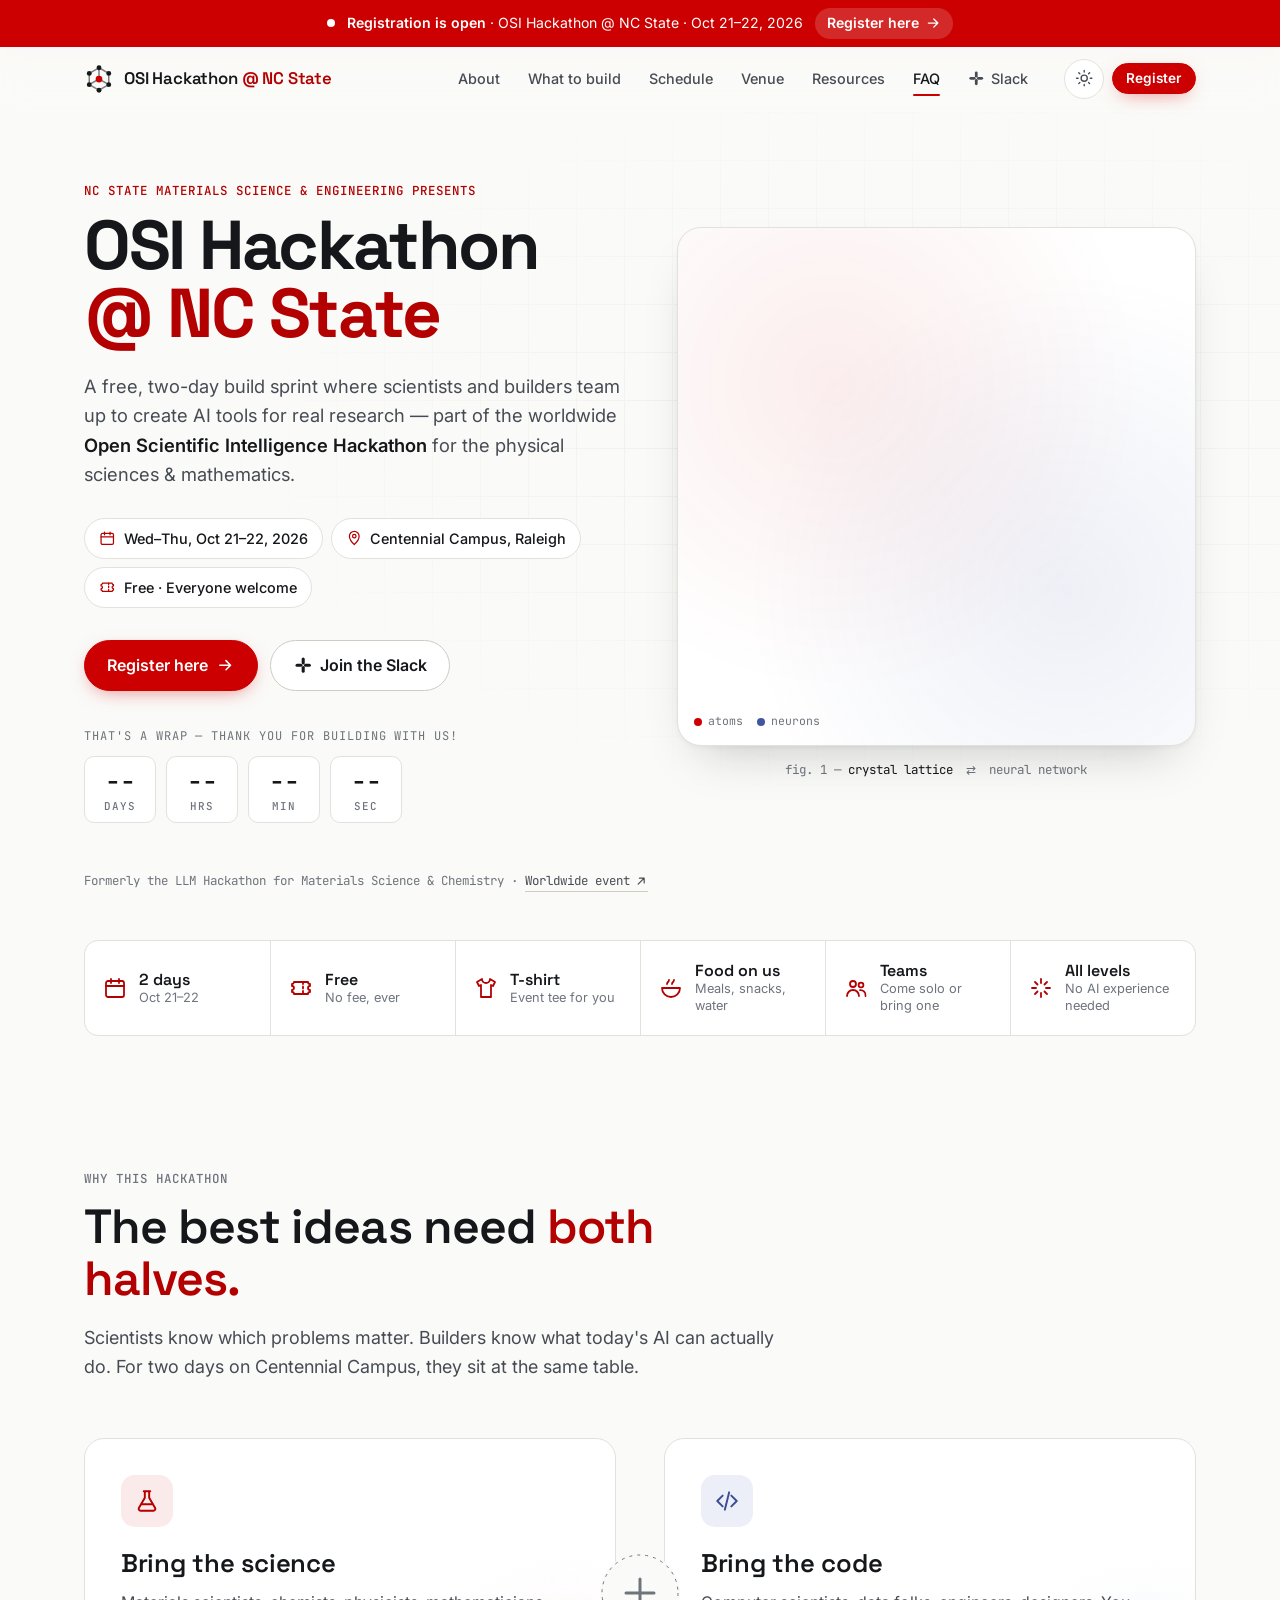
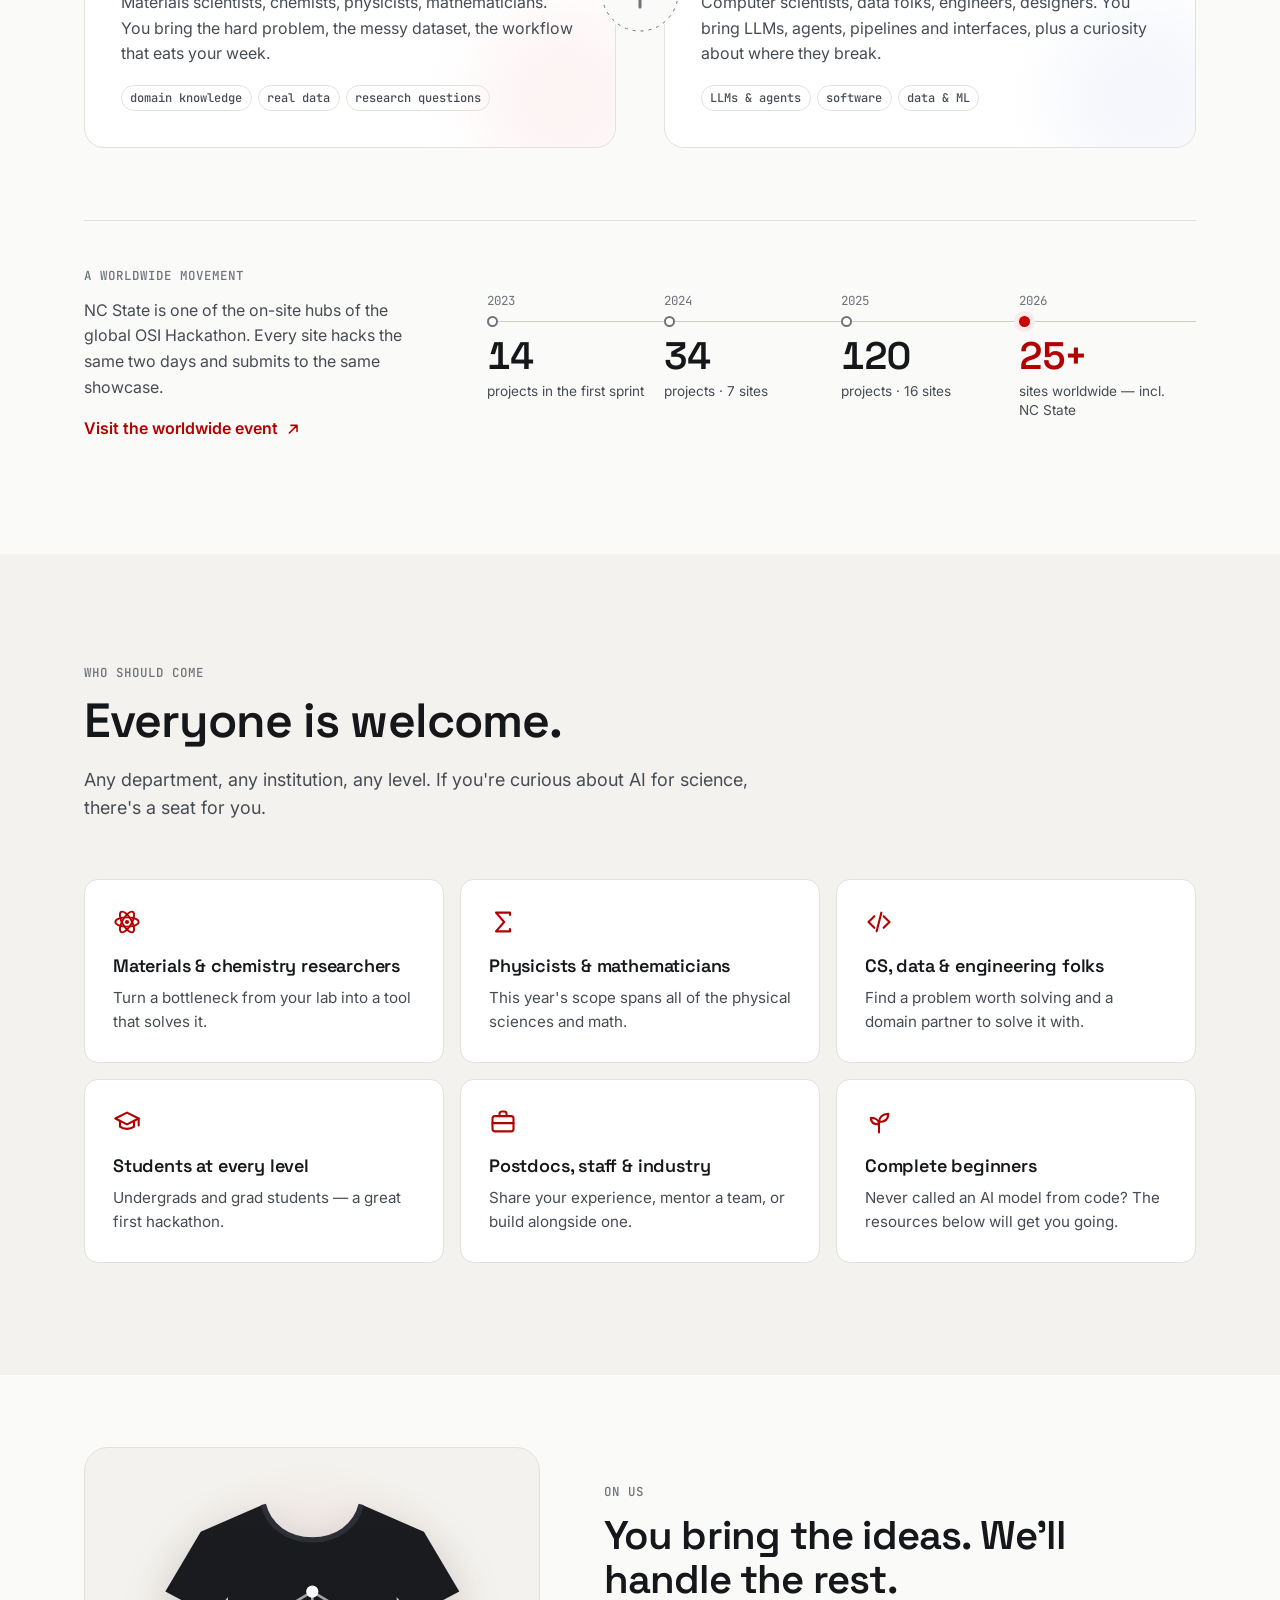
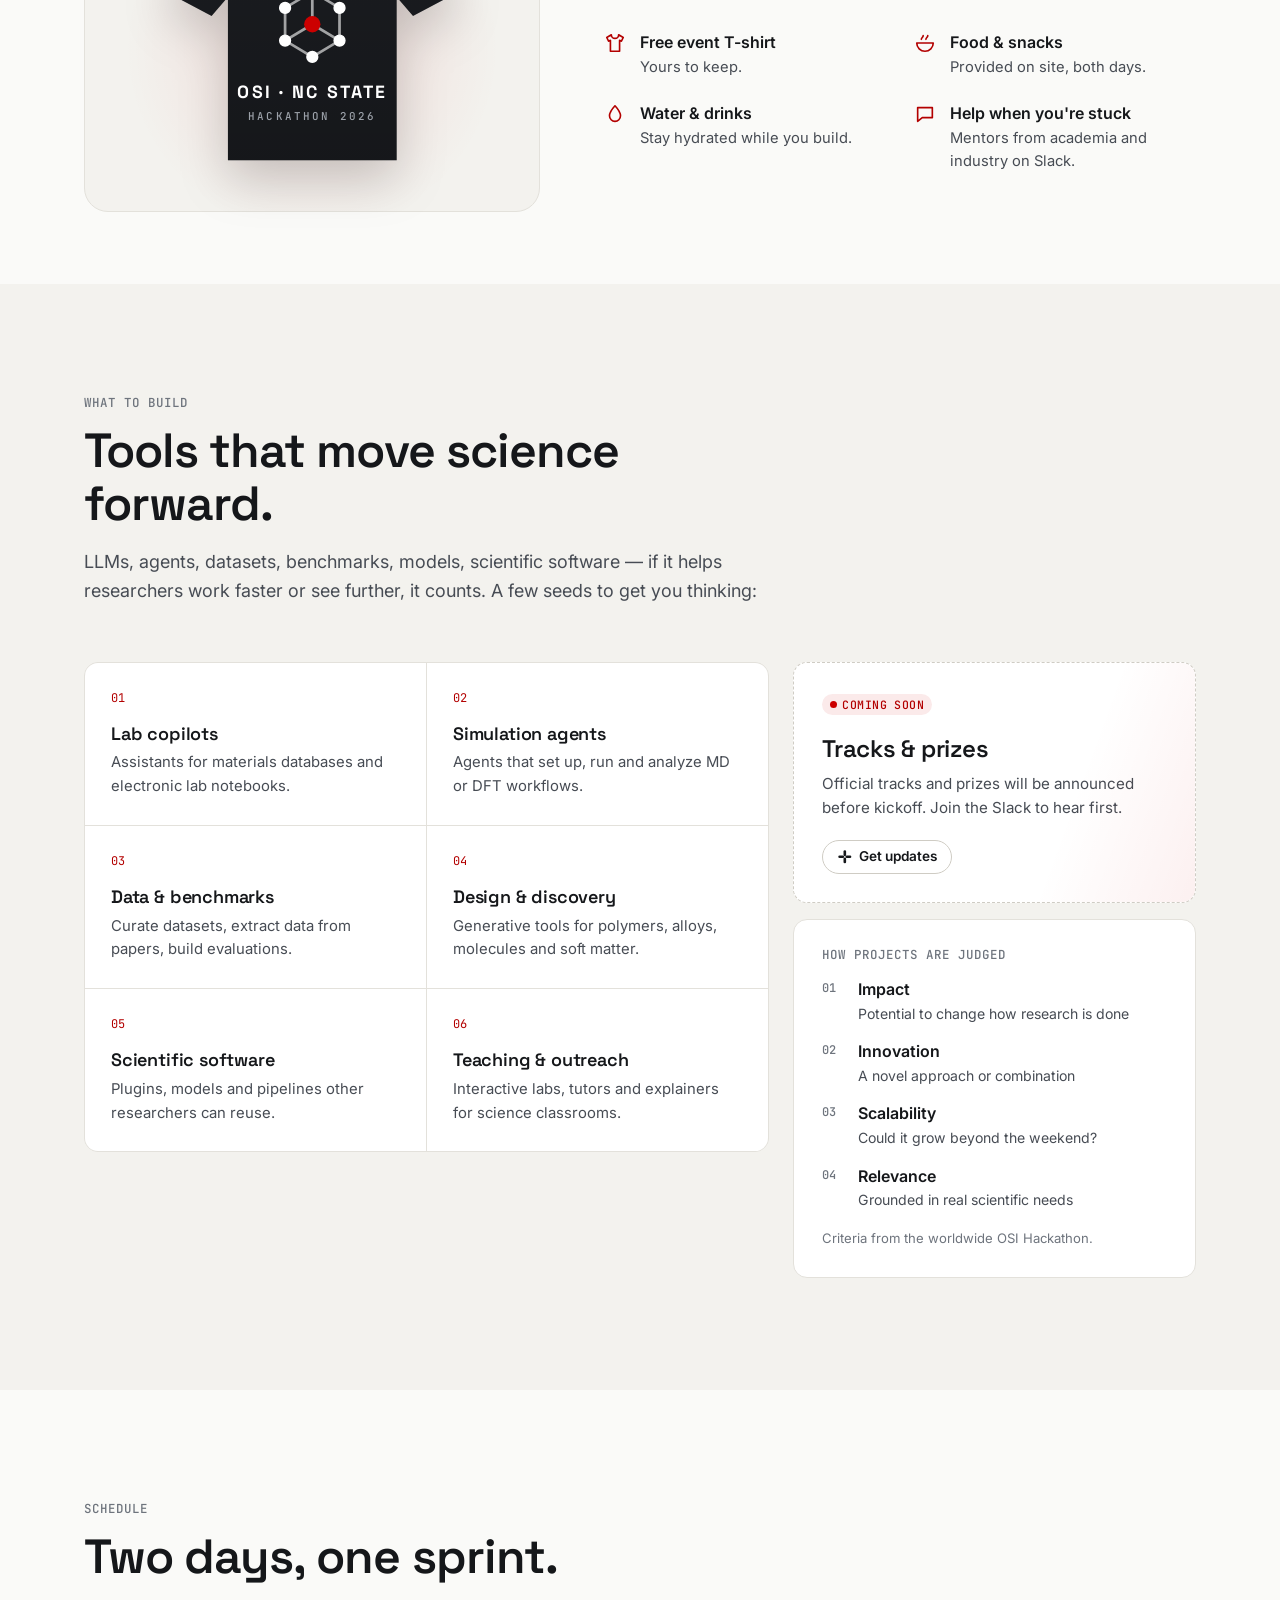
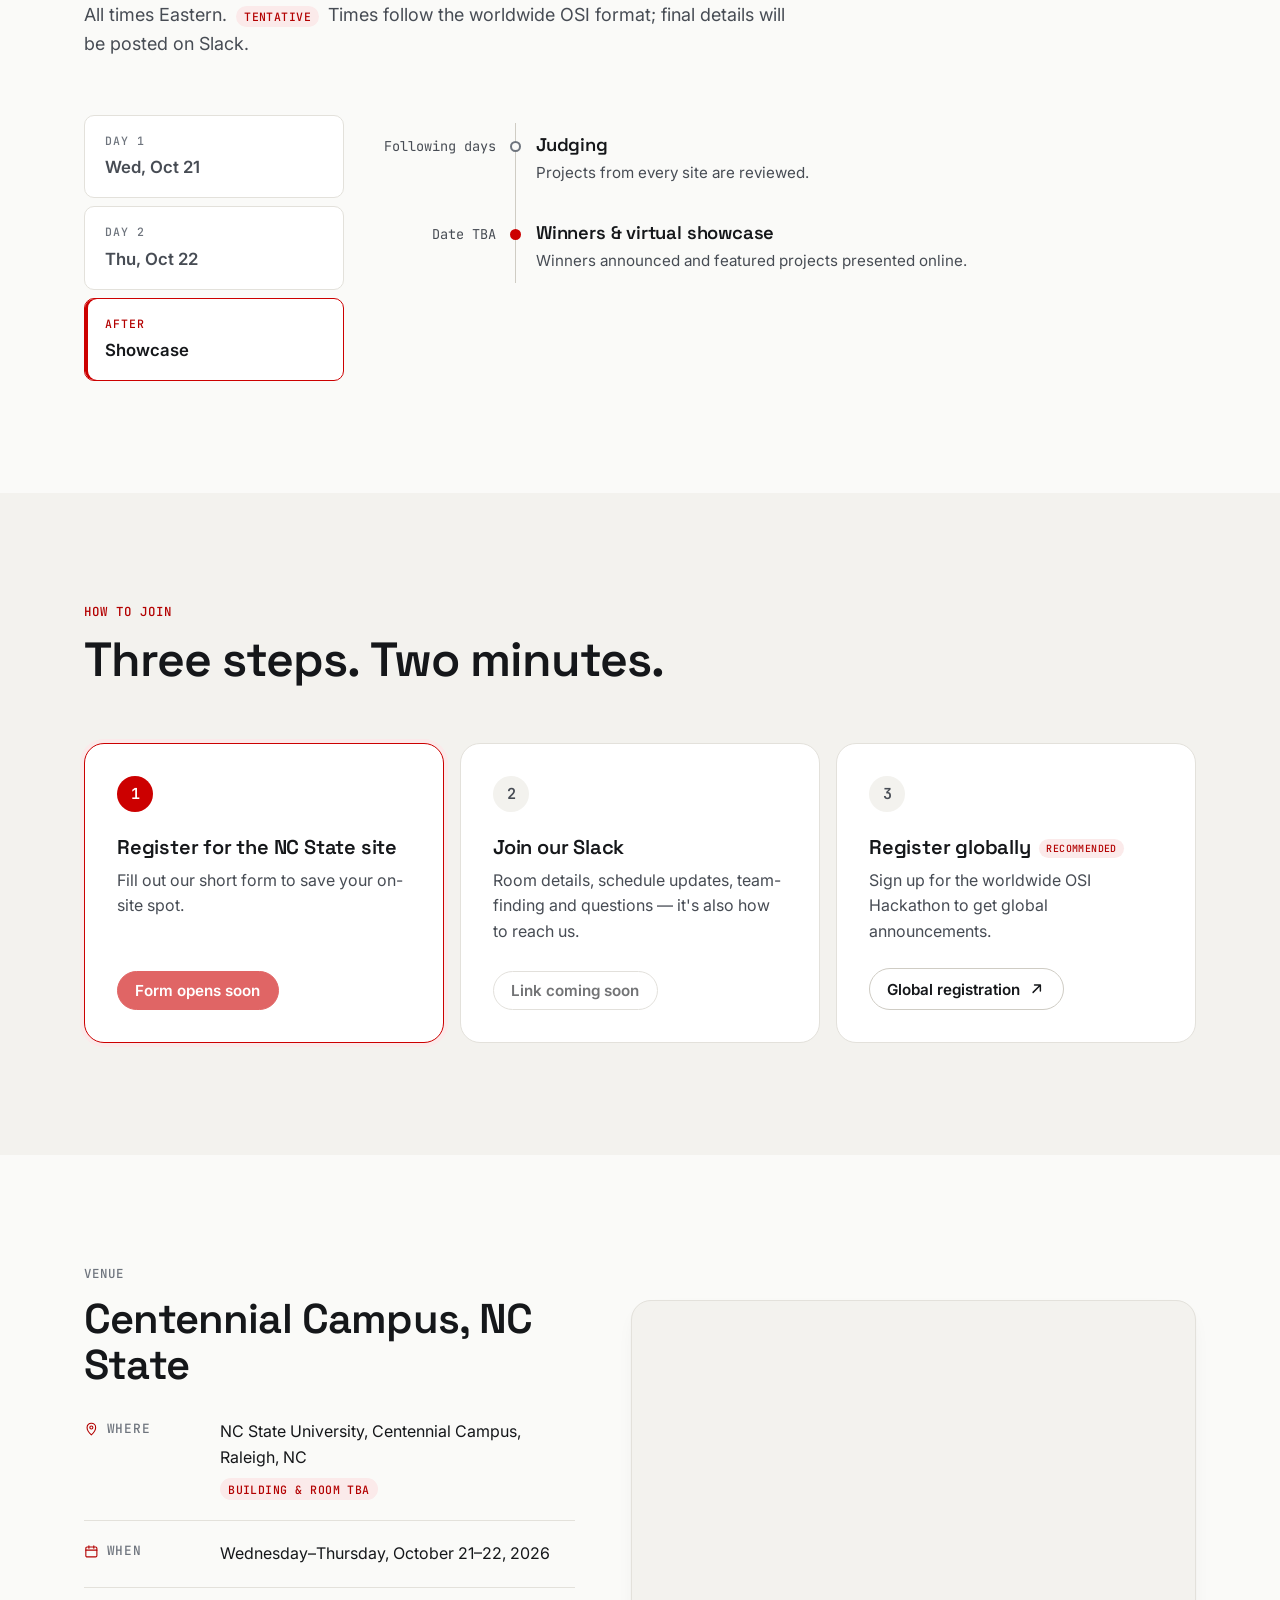
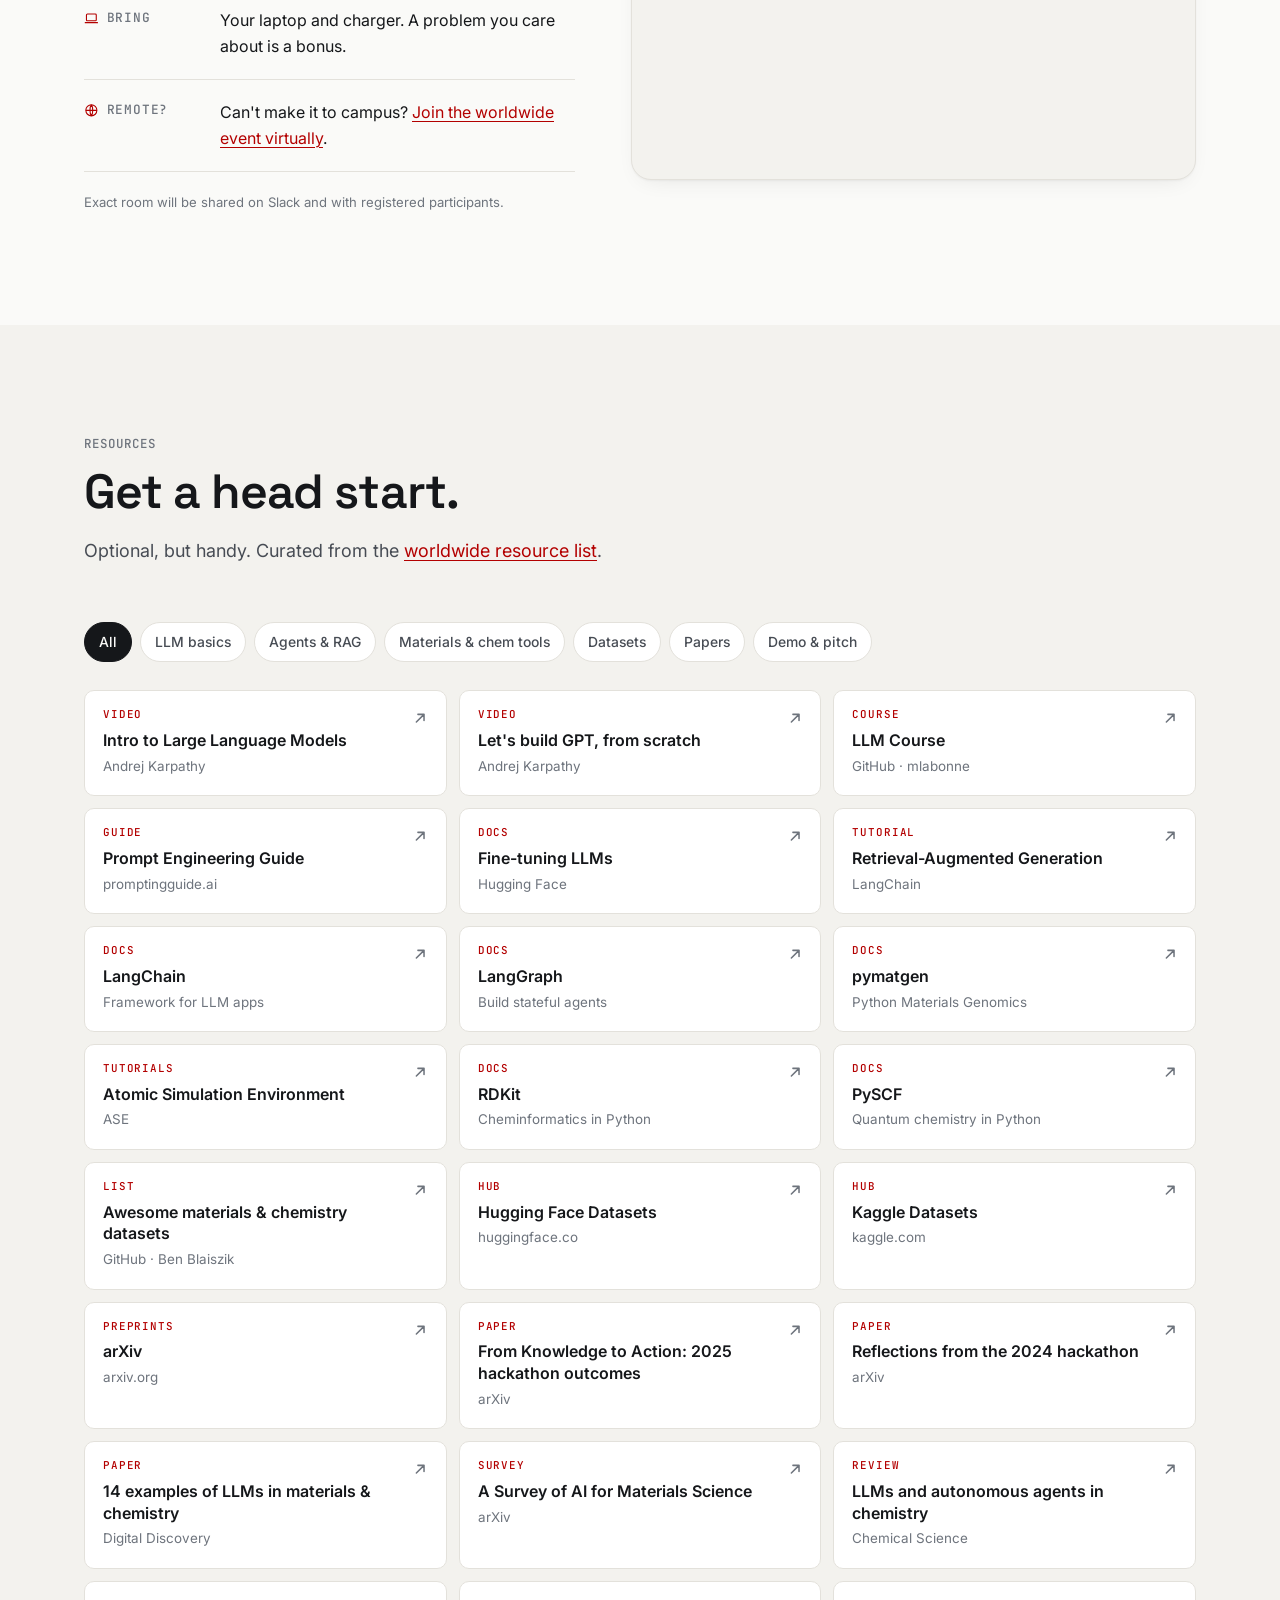
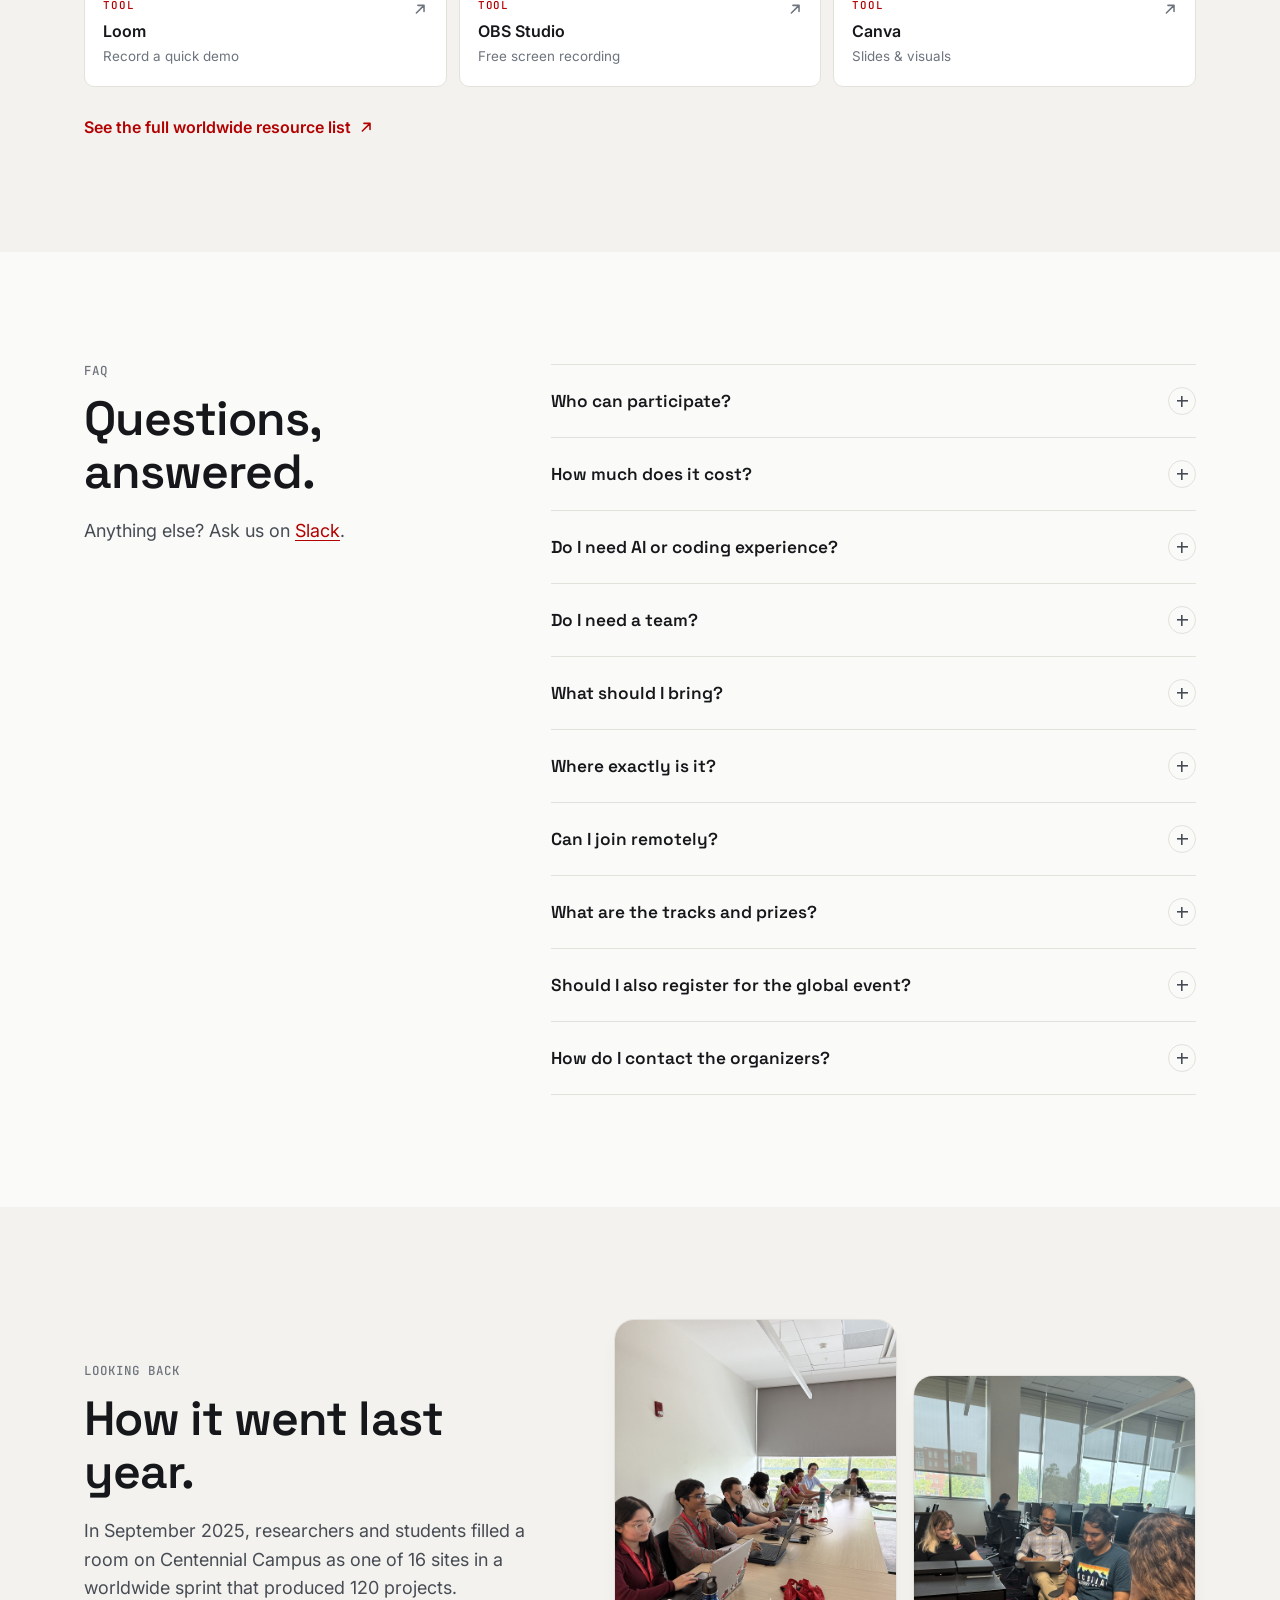
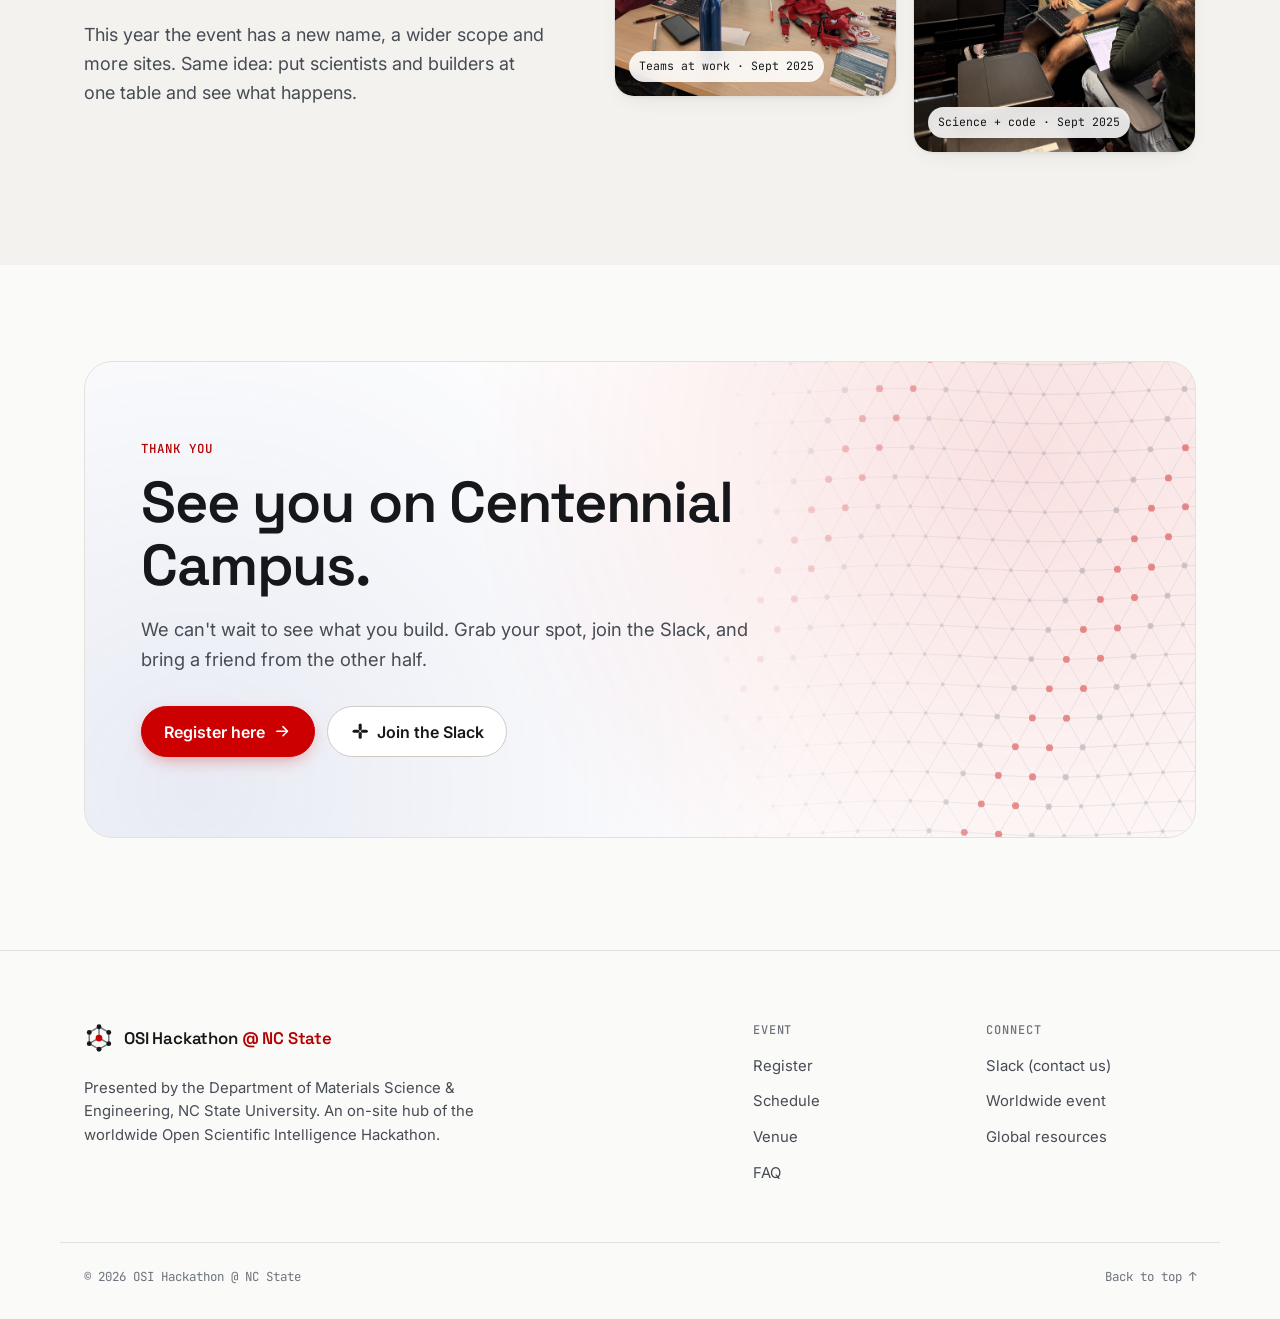
==== commit 2784a769: "Remove em dash from Bring the code copy Co-Authored-By: Claude Opus 5.5 <noreply@anthropic.com>" ====
--- a/index.html
+++ b/index.html
@@ -199,7 +199,7 @@
         <article class="half half--code reveal">
           <div class="half__icon"><svg class="ico" aria-hidden="true"><use href="#i-code"/></svg></div>
           <h3>Bring the code</h3>
-          <p>Computer scientists, data folks, engineers, designers. You bring LLMs, agents, pipelines and interfaces — and a curiosity about where they break.</p>
+          <p>Computer scientists, data folks, engineers, designers. You bring LLMs, agents, pipelines and interfaces, plus a curiosity about where they break.</p>
           <ul class="tags" role="list"><li>LLMs &amp; agents</li><li>software</li><li>data &amp; ML</li></ul>
         </article>
       </div>
--- a/assets/css/style.css
+++ b/assets/css/style.css
@@ -235,6 +235,7 @@
   color: var(--ink-2);
   text-decoration: none;
   border-radius: 8px;
+  white-space: nowrap;
   transition: color .2s, background-color .2s;
 }
 .nav__links a:hover { color: var(--ink); background: var(--bg-alt); }
@@ -657,8 +658,7 @@
   .facts__grid li:nth-child(n+4) { border-top: 1px solid var(--line); }
 }
 
-@media (max-width: 960px) {
-  :root { --header-h: 100px; }
+@media (max-width: 1120px) {
   .nav__links {
     position: absolute; left: 0; right: 0; top: 100%;
     max-height: calc(100vh - var(--header-h)); overflow-y: auto;
@@ -675,6 +675,9 @@
   .nav__links a.is-active::after { display: none; }
   .nav__actions { margin-left: auto; }
   .nav__toggle { display: inline-grid; }
+}
+
+@media (max-width: 960px) {
 
   .section { padding: 80px 0; }
   .hero { padding-top: 40px; }
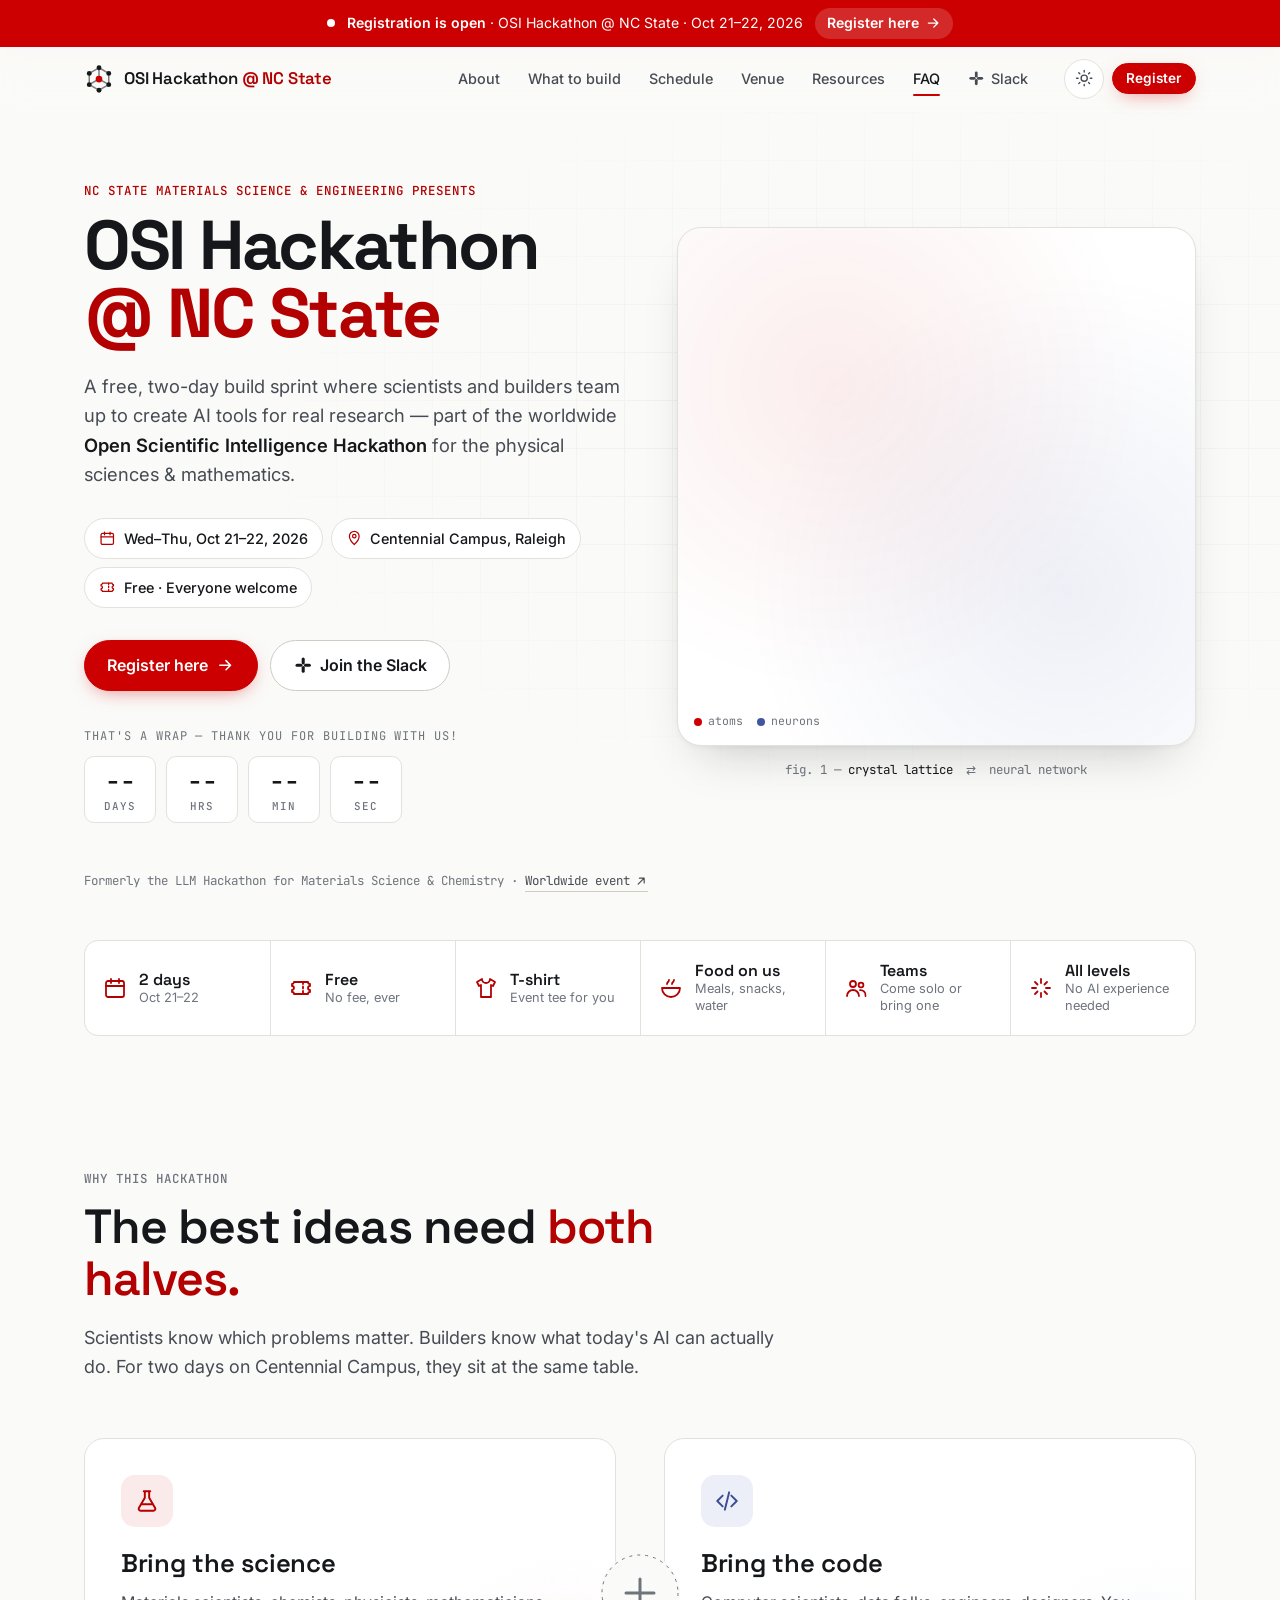
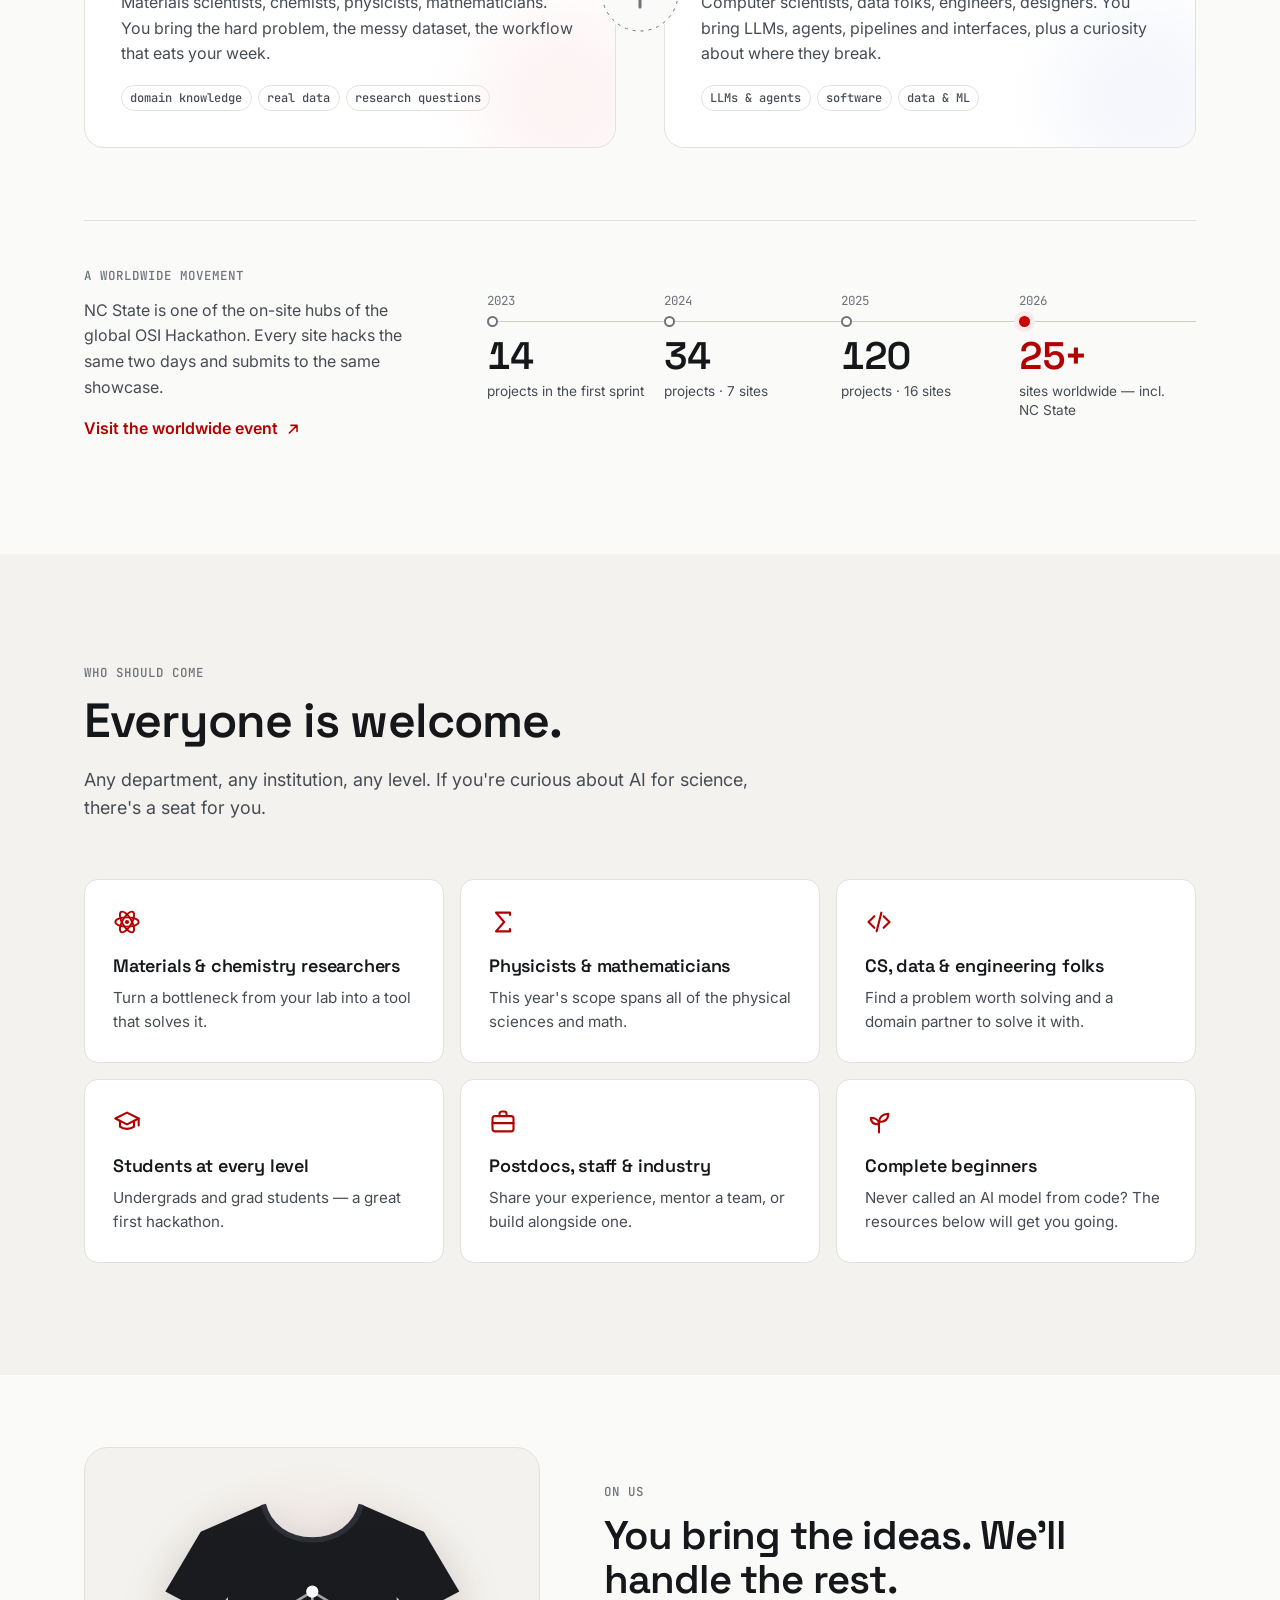
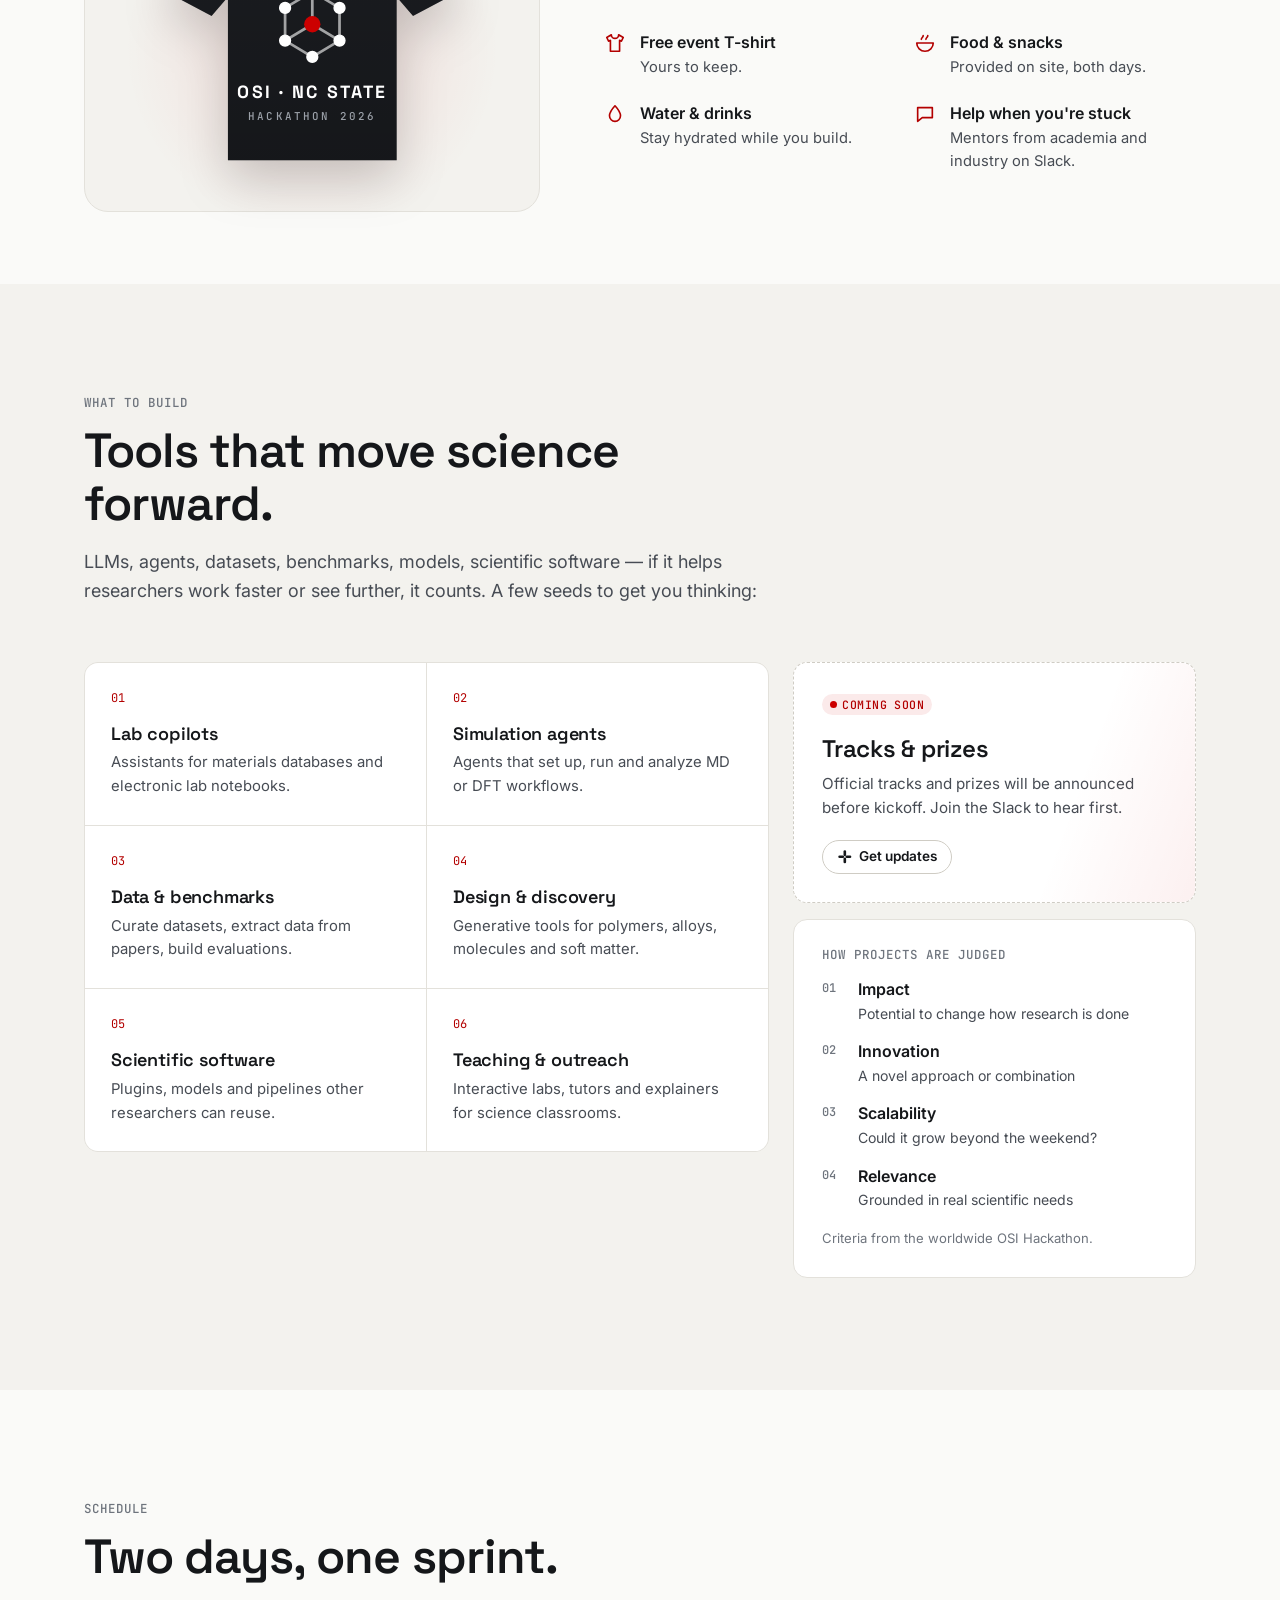
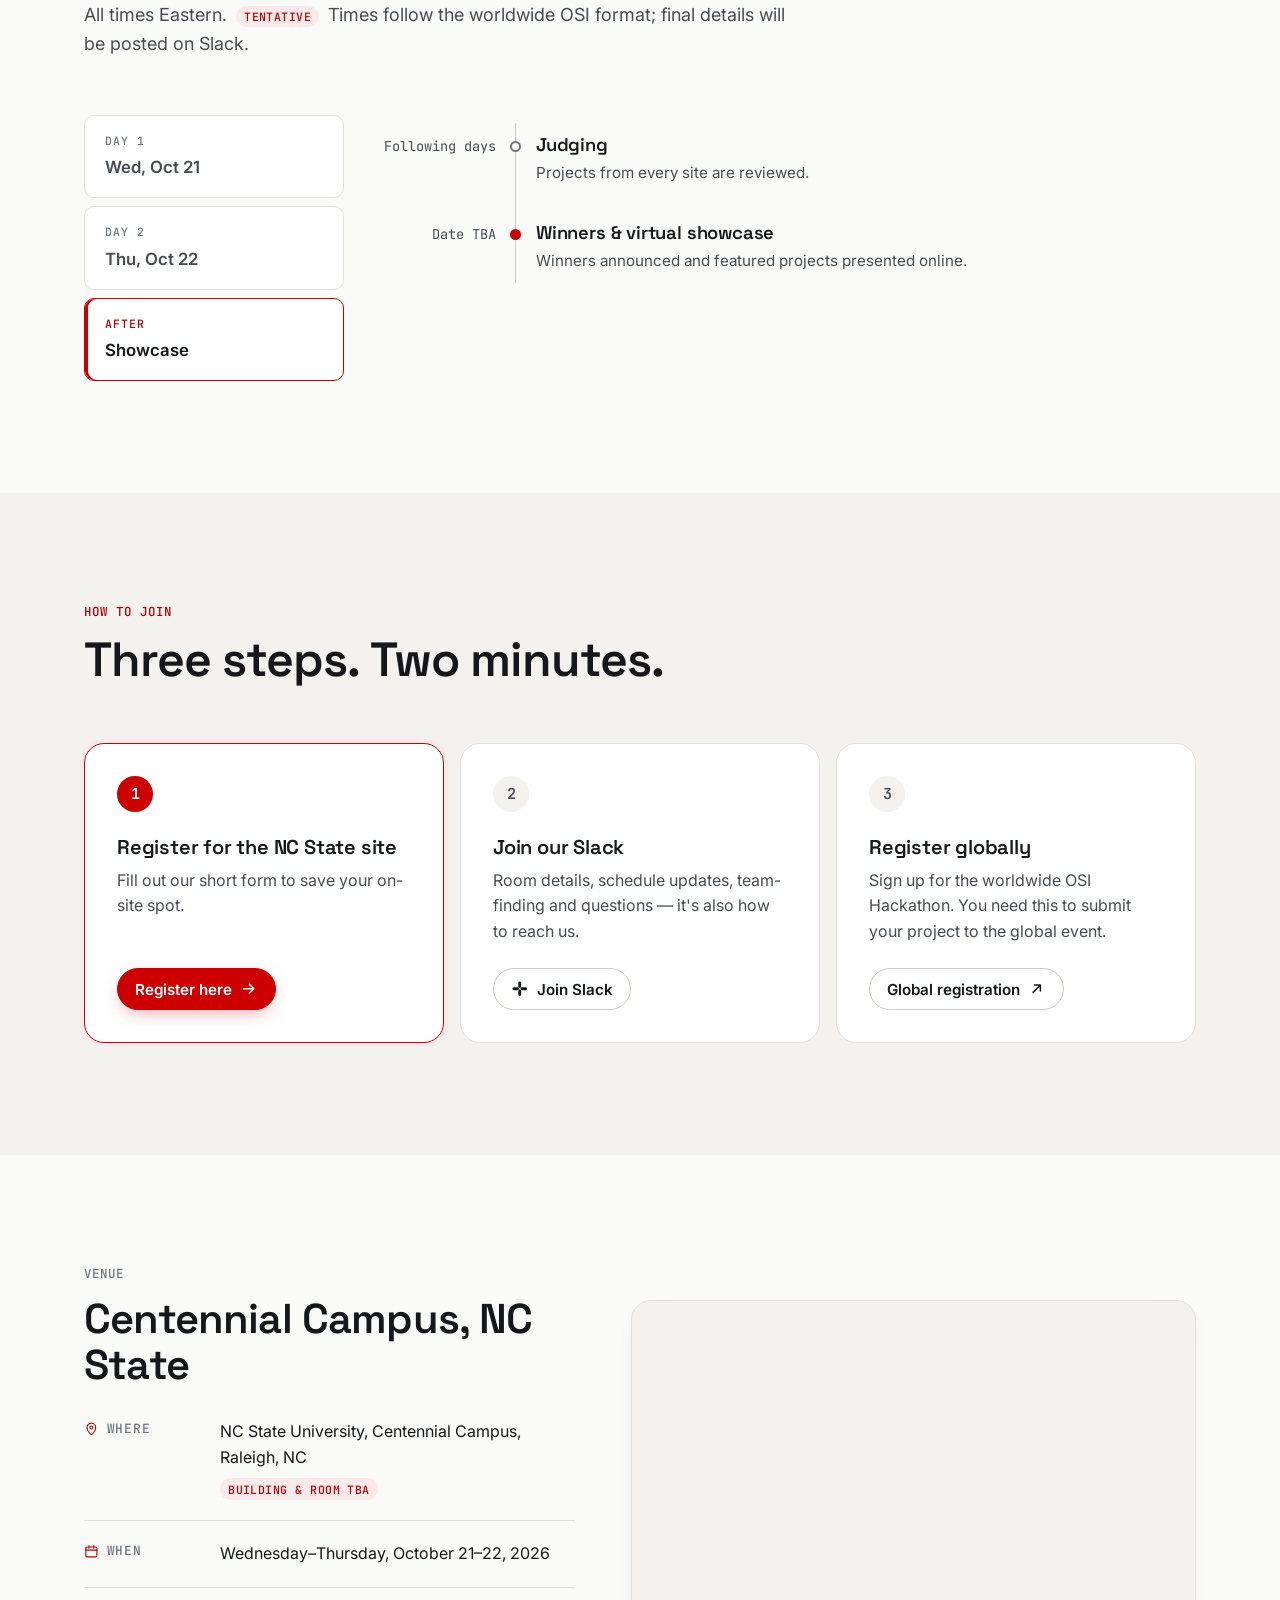
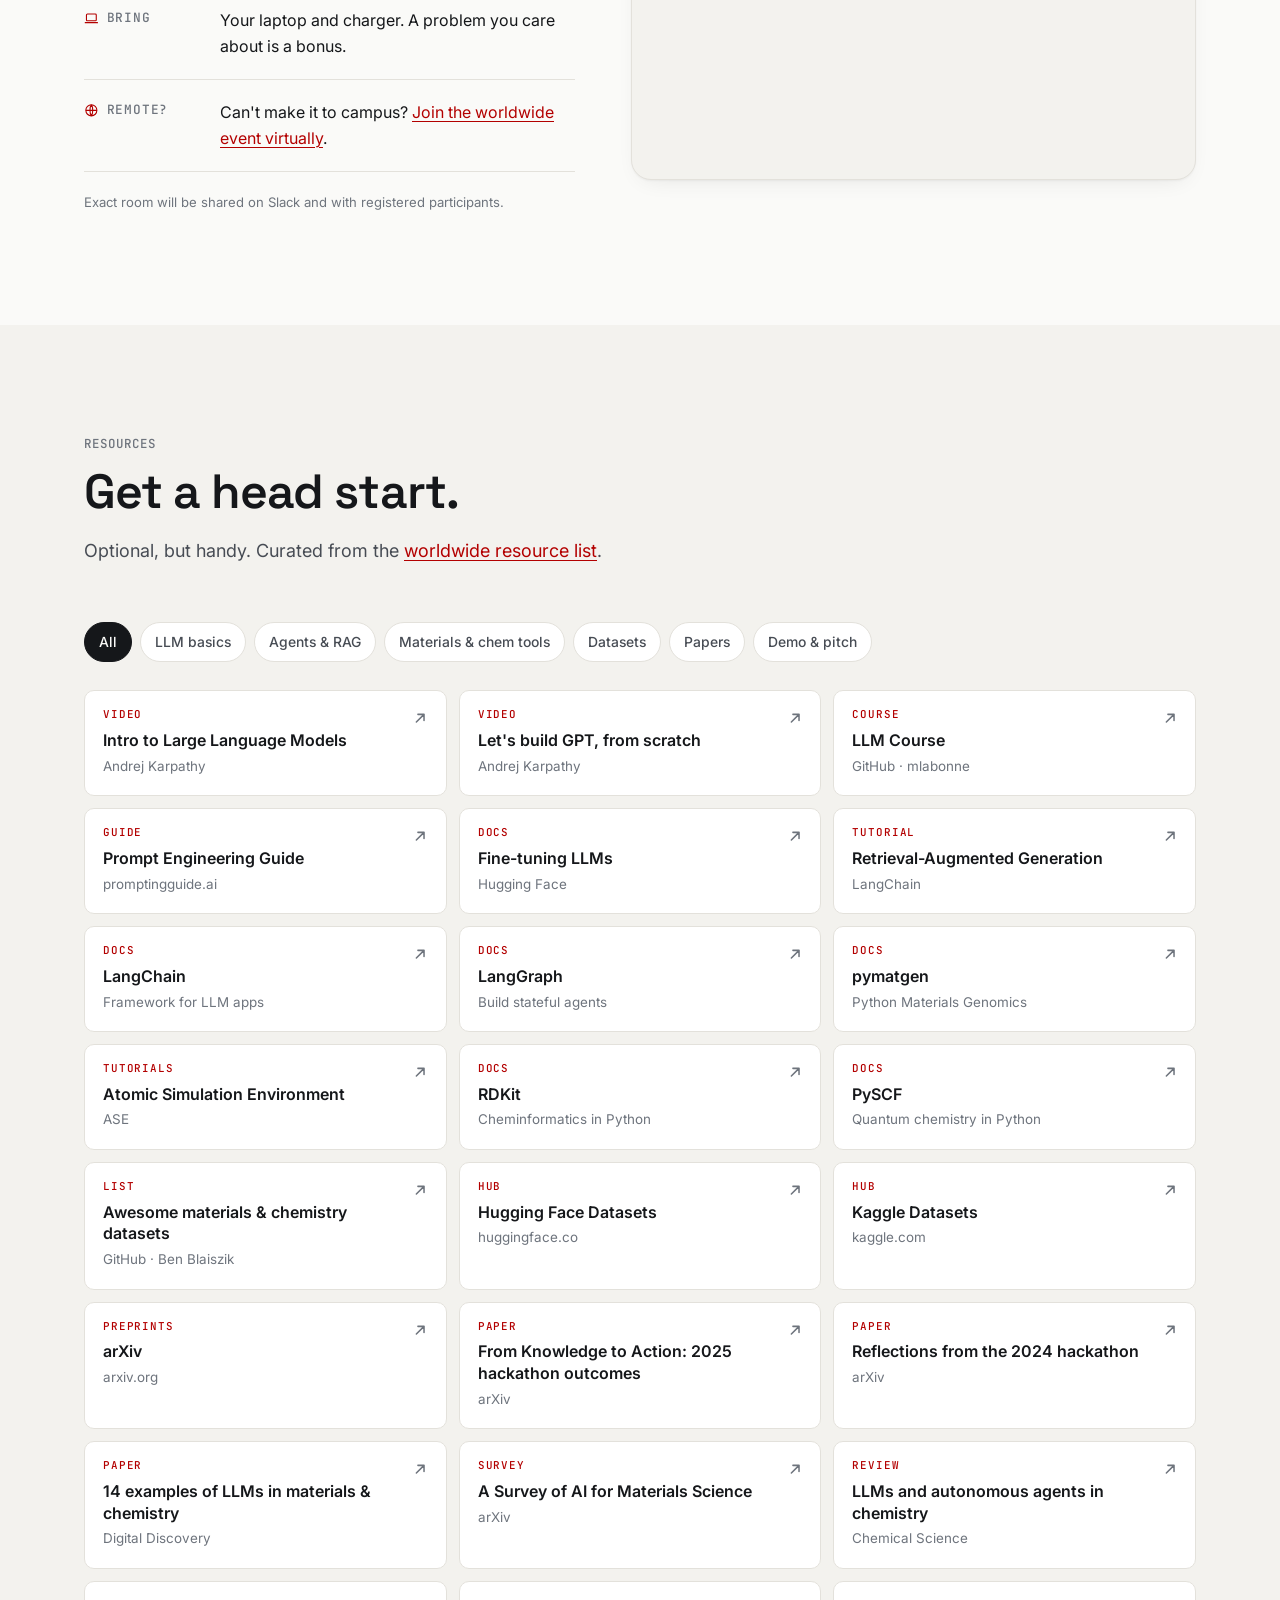
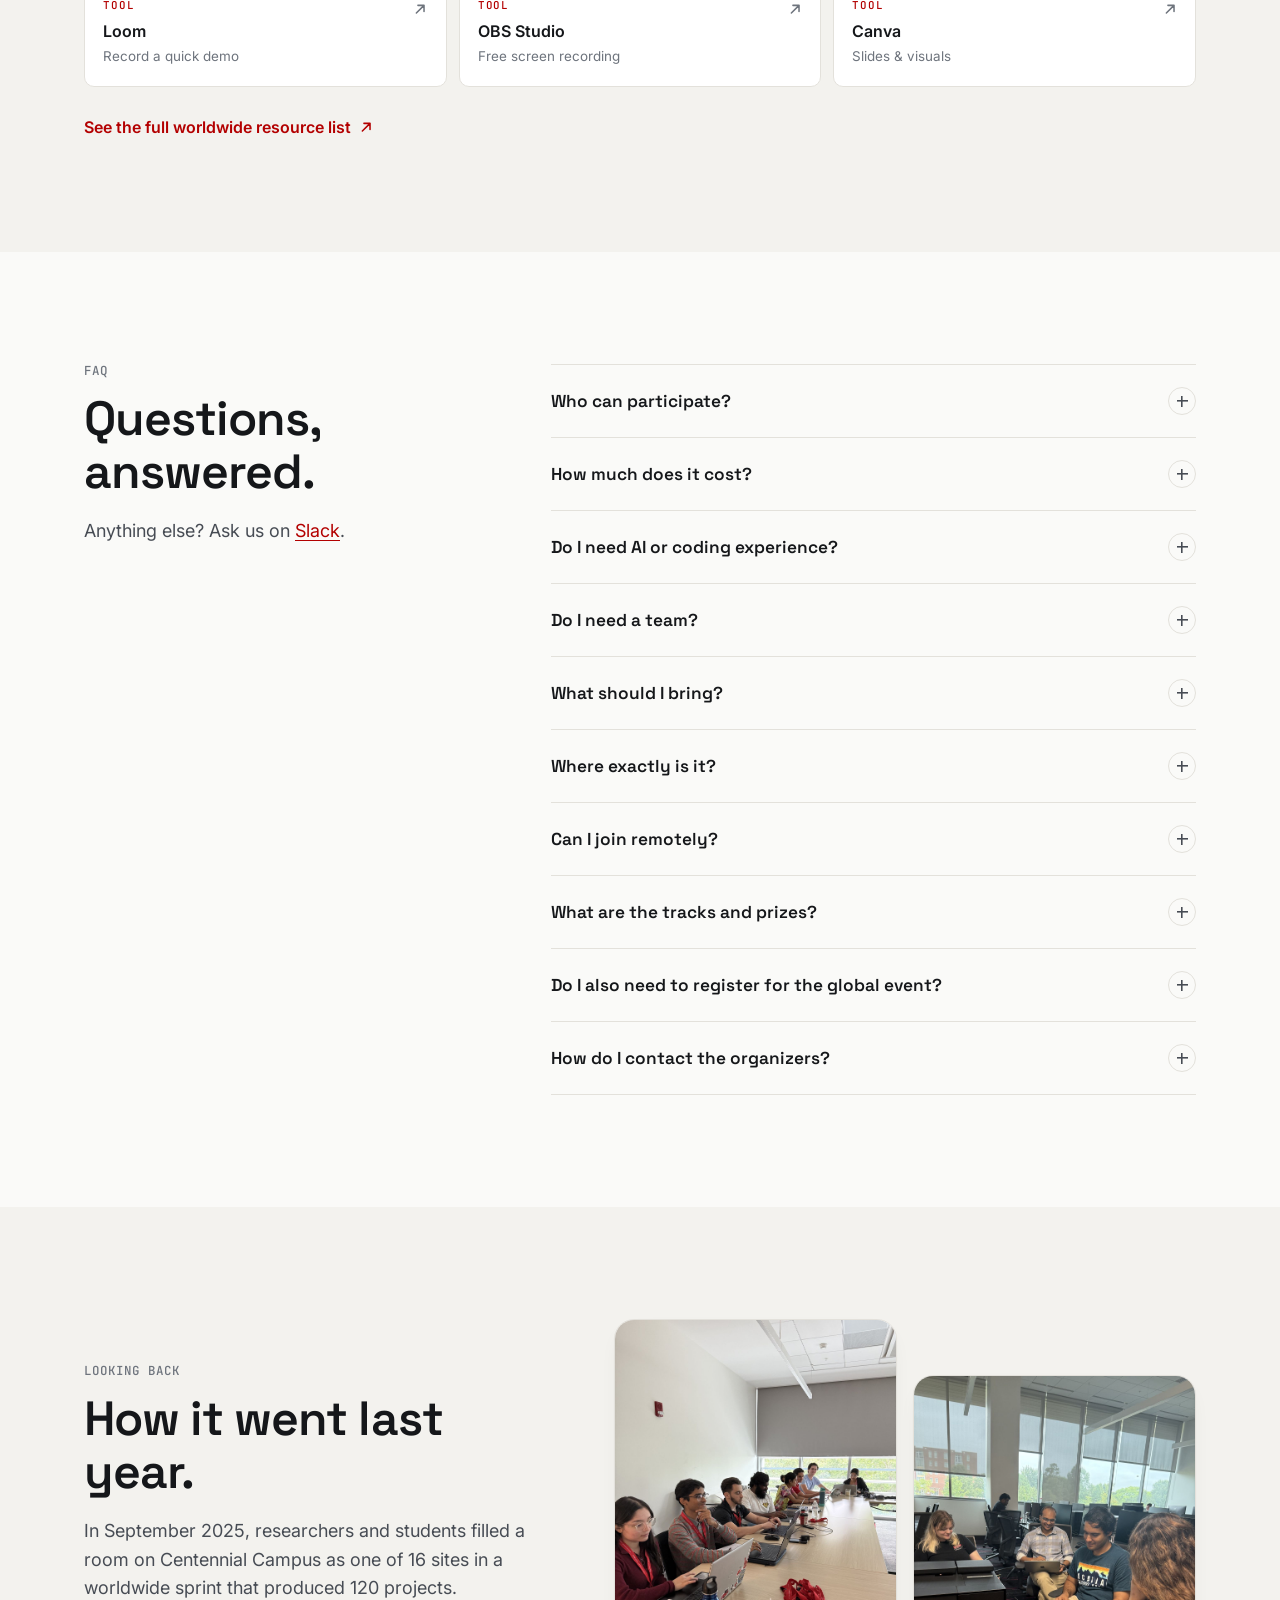
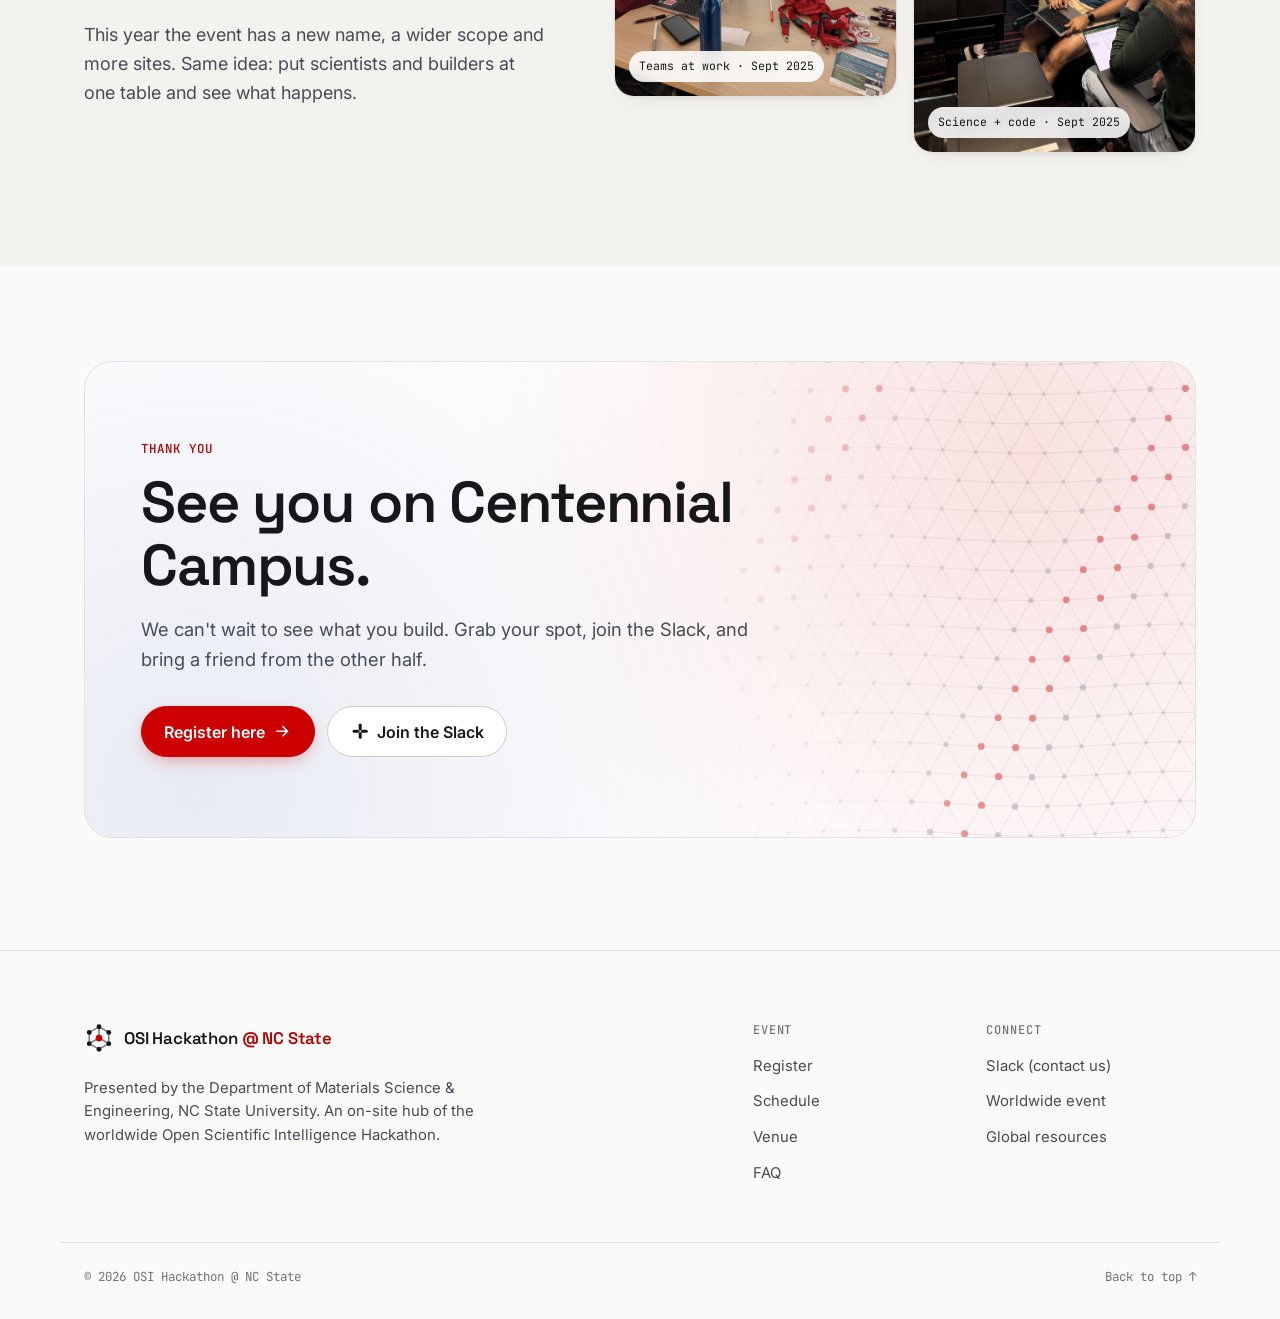
==== commit bacbed57: "Mark global registration as required for project submission Co-Authored-By: Claude Opus 5.5 <noreply" ====
--- a/index.html
+++ b/index.html
@@ -397,8 +397,8 @@
         </li>
         <li class="step reveal">
           <span class="step__n">3</span>
-          <h3>Register globally <span class="badge badge--soft">recommended</span></h3>
-          <p>Sign up for the worldwide OSI Hackathon to get global announcements.</p>
+          <h3>Register globally</h3>
+          <p>Sign up for the worldwide OSI Hackathon. You need this to submit your project to the global event.</p>
           <a class="btn btn--ghost" href="https://luma.com/ku88xh92" data-link="globalRegister" target="_blank" rel="noopener">Global registration <svg class="ico" aria-hidden="true"><use href="#i-external"/></svg></a>
         </li>
       </ol>
@@ -492,7 +492,7 @@
         <details><summary>Where exactly is it?</summary><p>On NC State's Centennial Campus in Raleigh. The building and room will be announced on Slack and shared with registered participants.</p></details>
         <details><summary>Can I join remotely?</summary><p>The NC State site is in person. If you can't make it to campus, you can join the <a href="https://luma.com/ku88xh92" data-link="globalRegister" target="_blank" rel="noopener">worldwide OSI Hackathon virtually</a>.</p></details>
         <details><summary>What are the tracks and prizes?</summary><p>They'll be announced before kickoff. Join the Slack to hear first.</p></details>
-        <details><summary>Should I also register for the global event?</summary><p>We recommend it — global registration keeps you in the loop on worldwide announcements and the showcase.</p></details>
+        <details><summary>Do I also need to register for the global event?</summary><p>Yes. Global registration is required to submit your project to the worldwide OSI Hackathon, and it keeps you in the loop on announcements and the showcase. Register for both: our <a href="#register" data-link="register">NC State form</a> and the <a href="https://luma.com/ku88xh92" data-link="globalRegister" target="_blank" rel="noopener">global event</a>.</p></details>
         <details><summary>How do I contact the organizers?</summary><p>Join our <a href="#register" data-link="slack">Slack</a> and post your question there — that's the fastest way to reach us.</p></details>
       </div>
     </div>
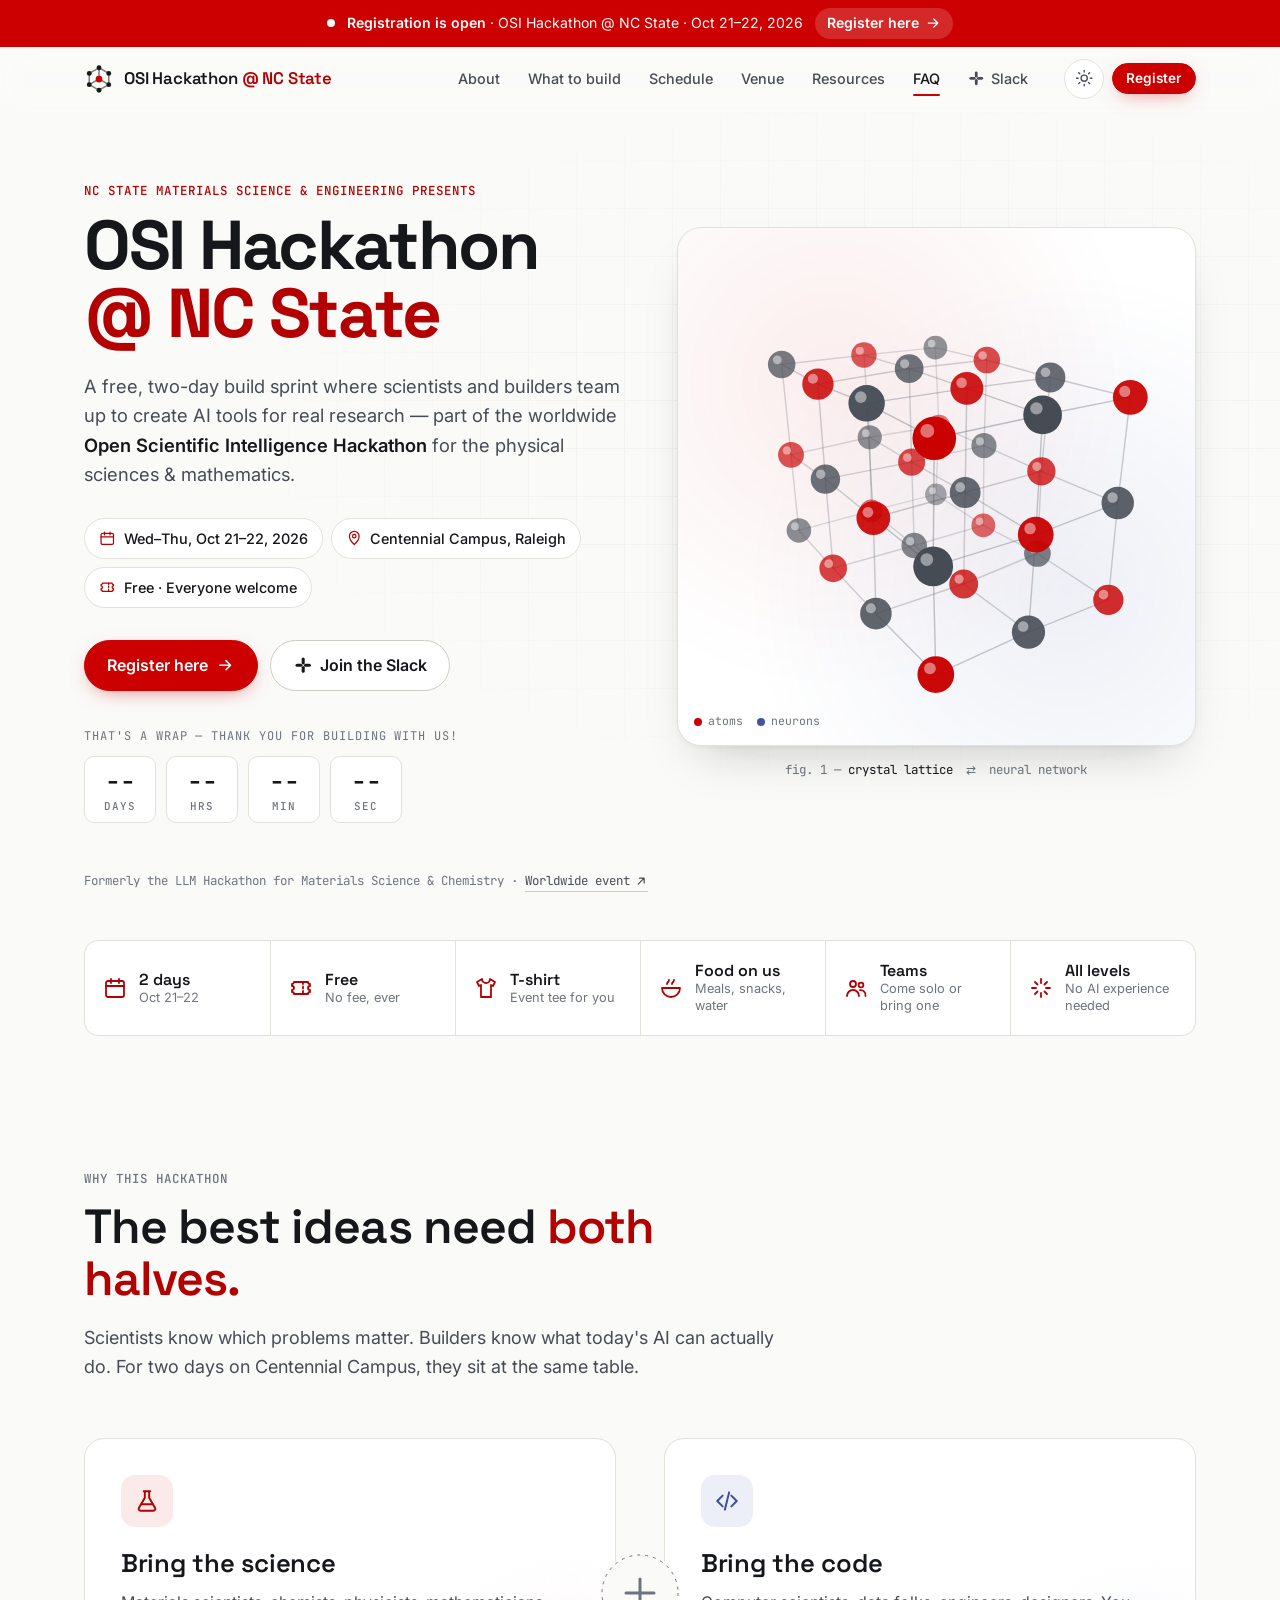
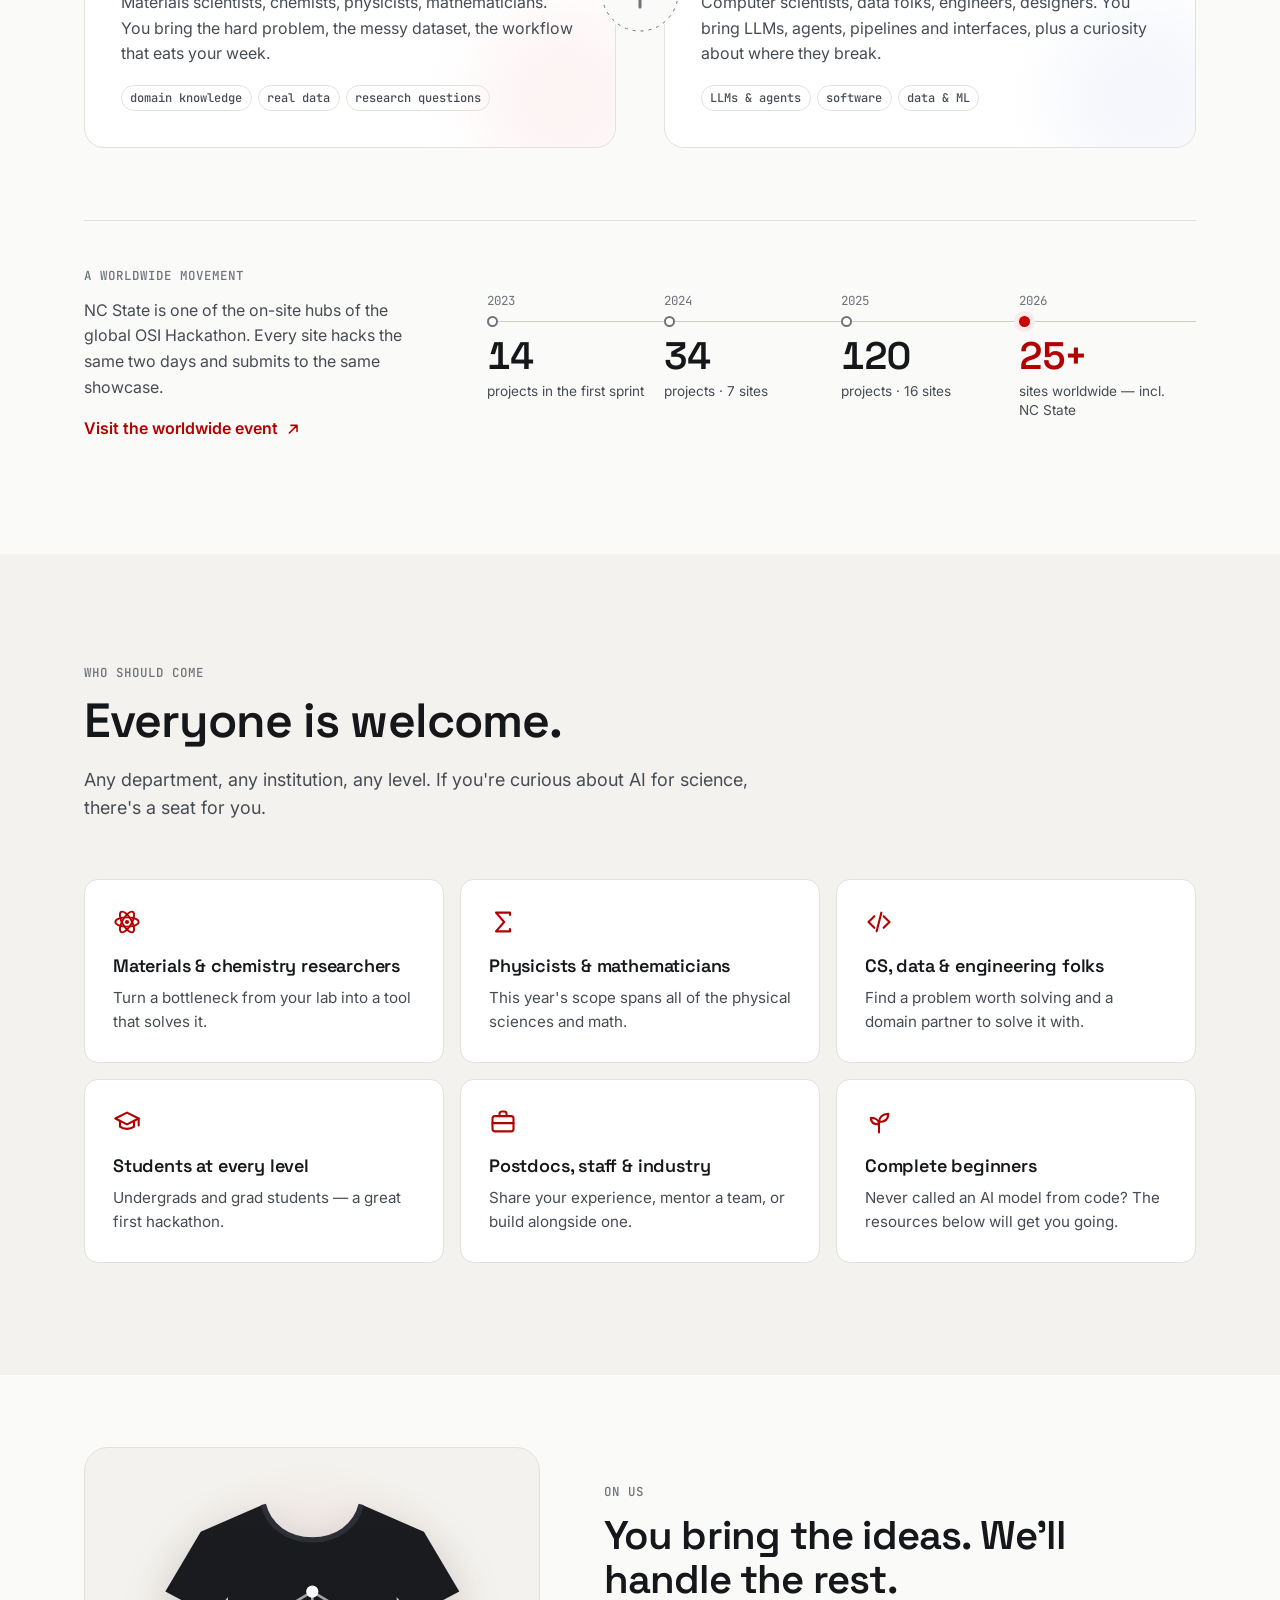
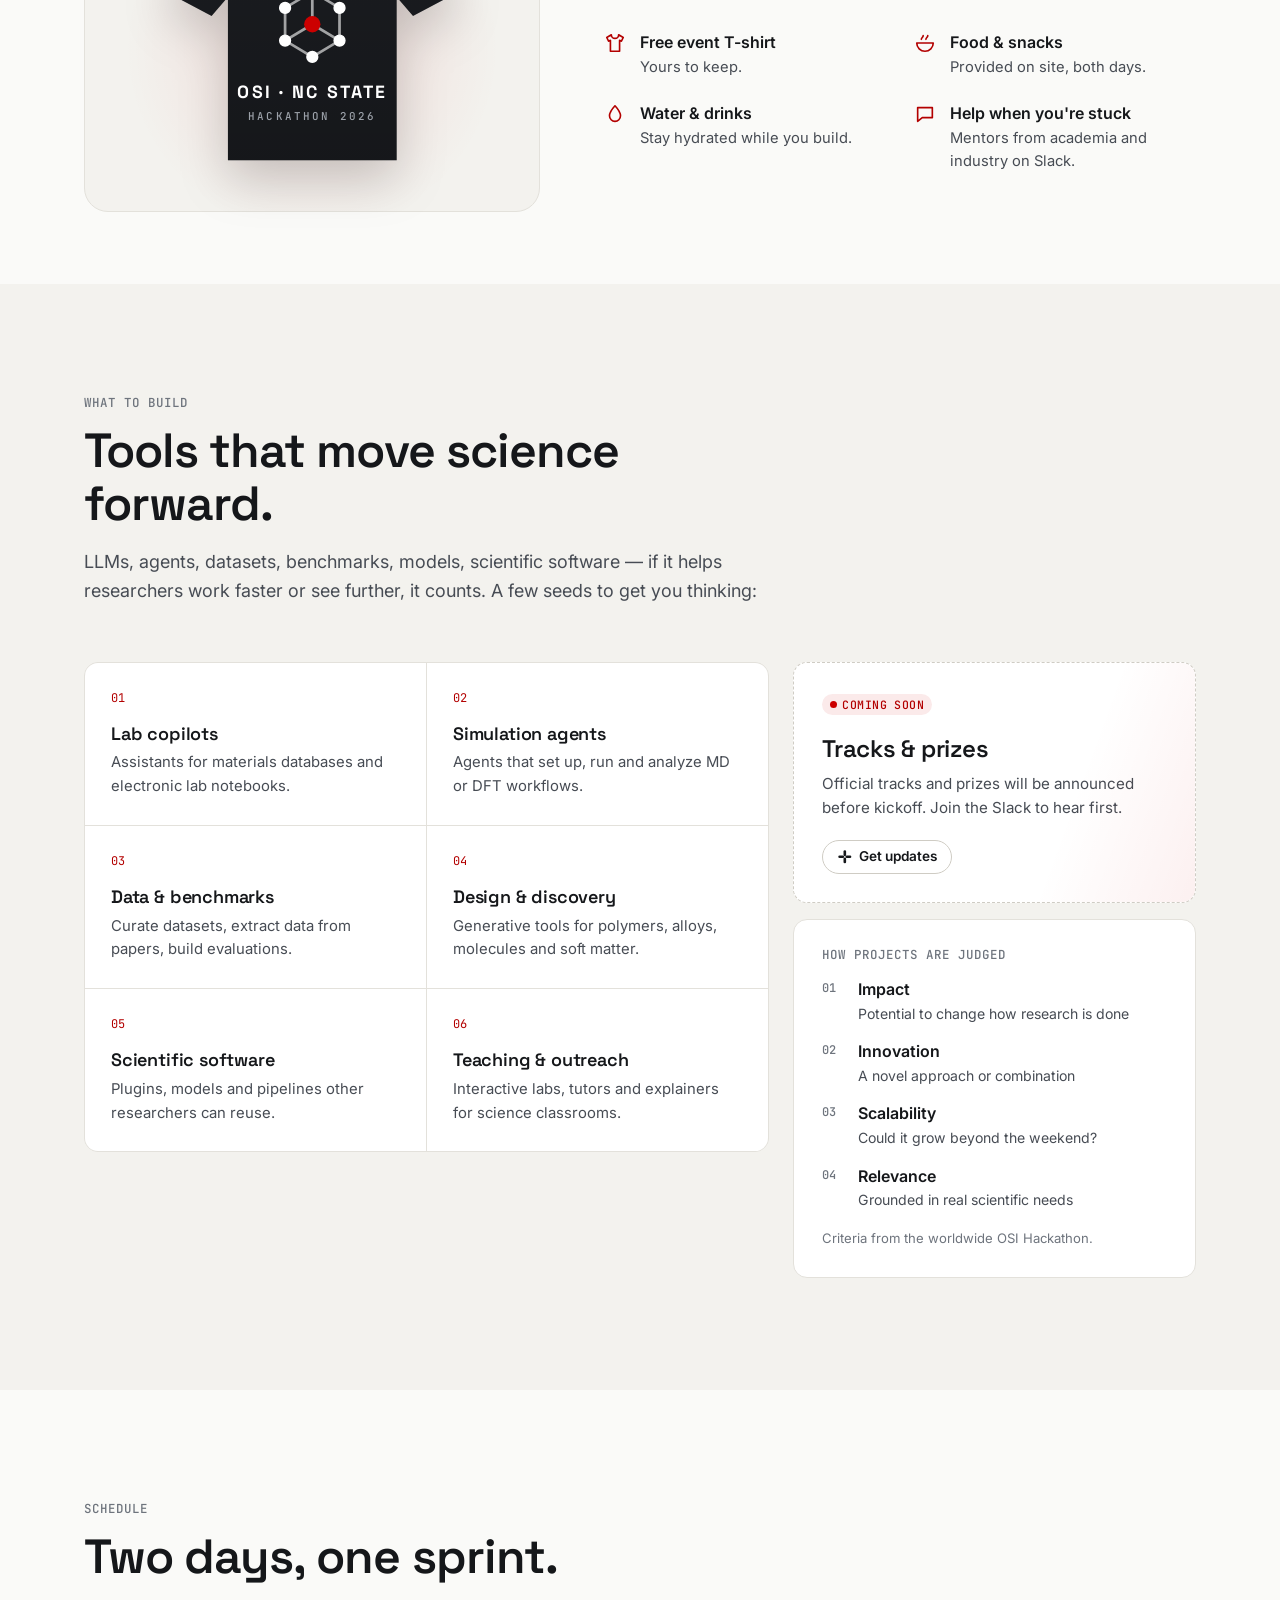
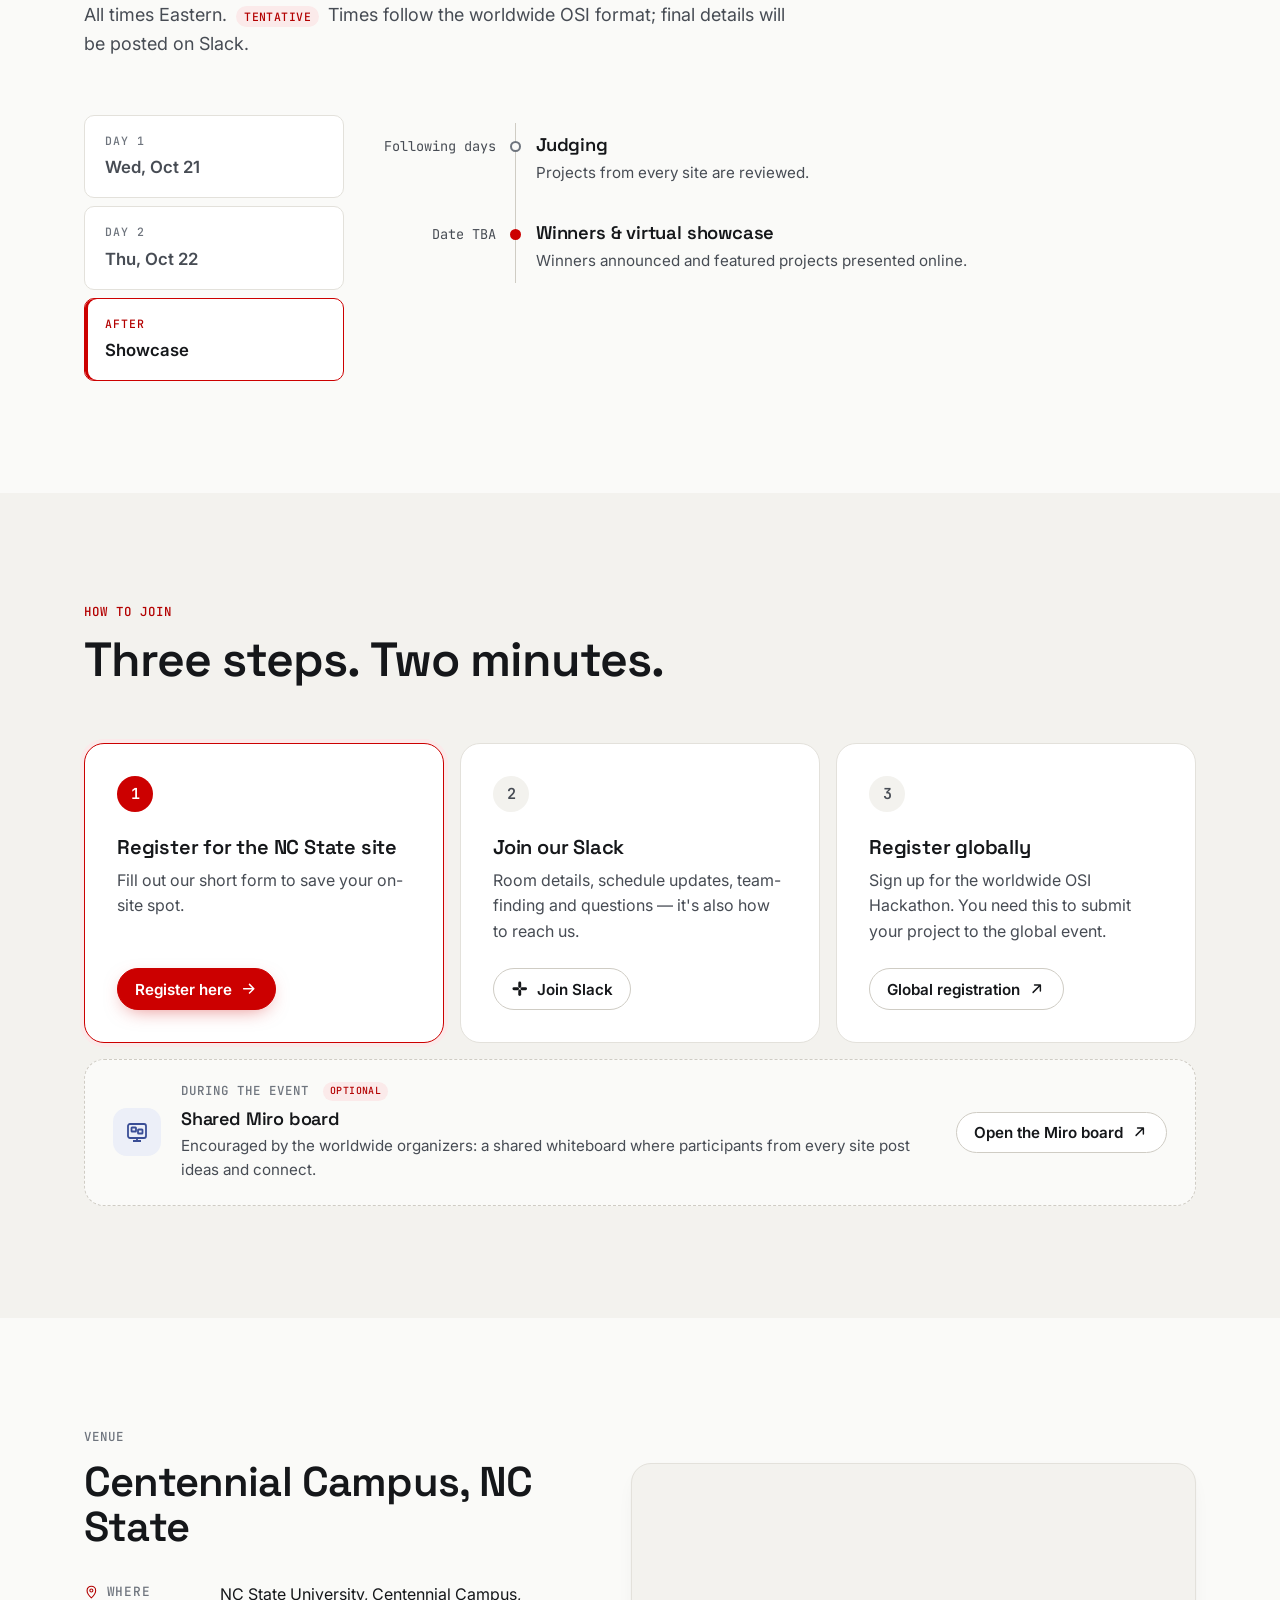
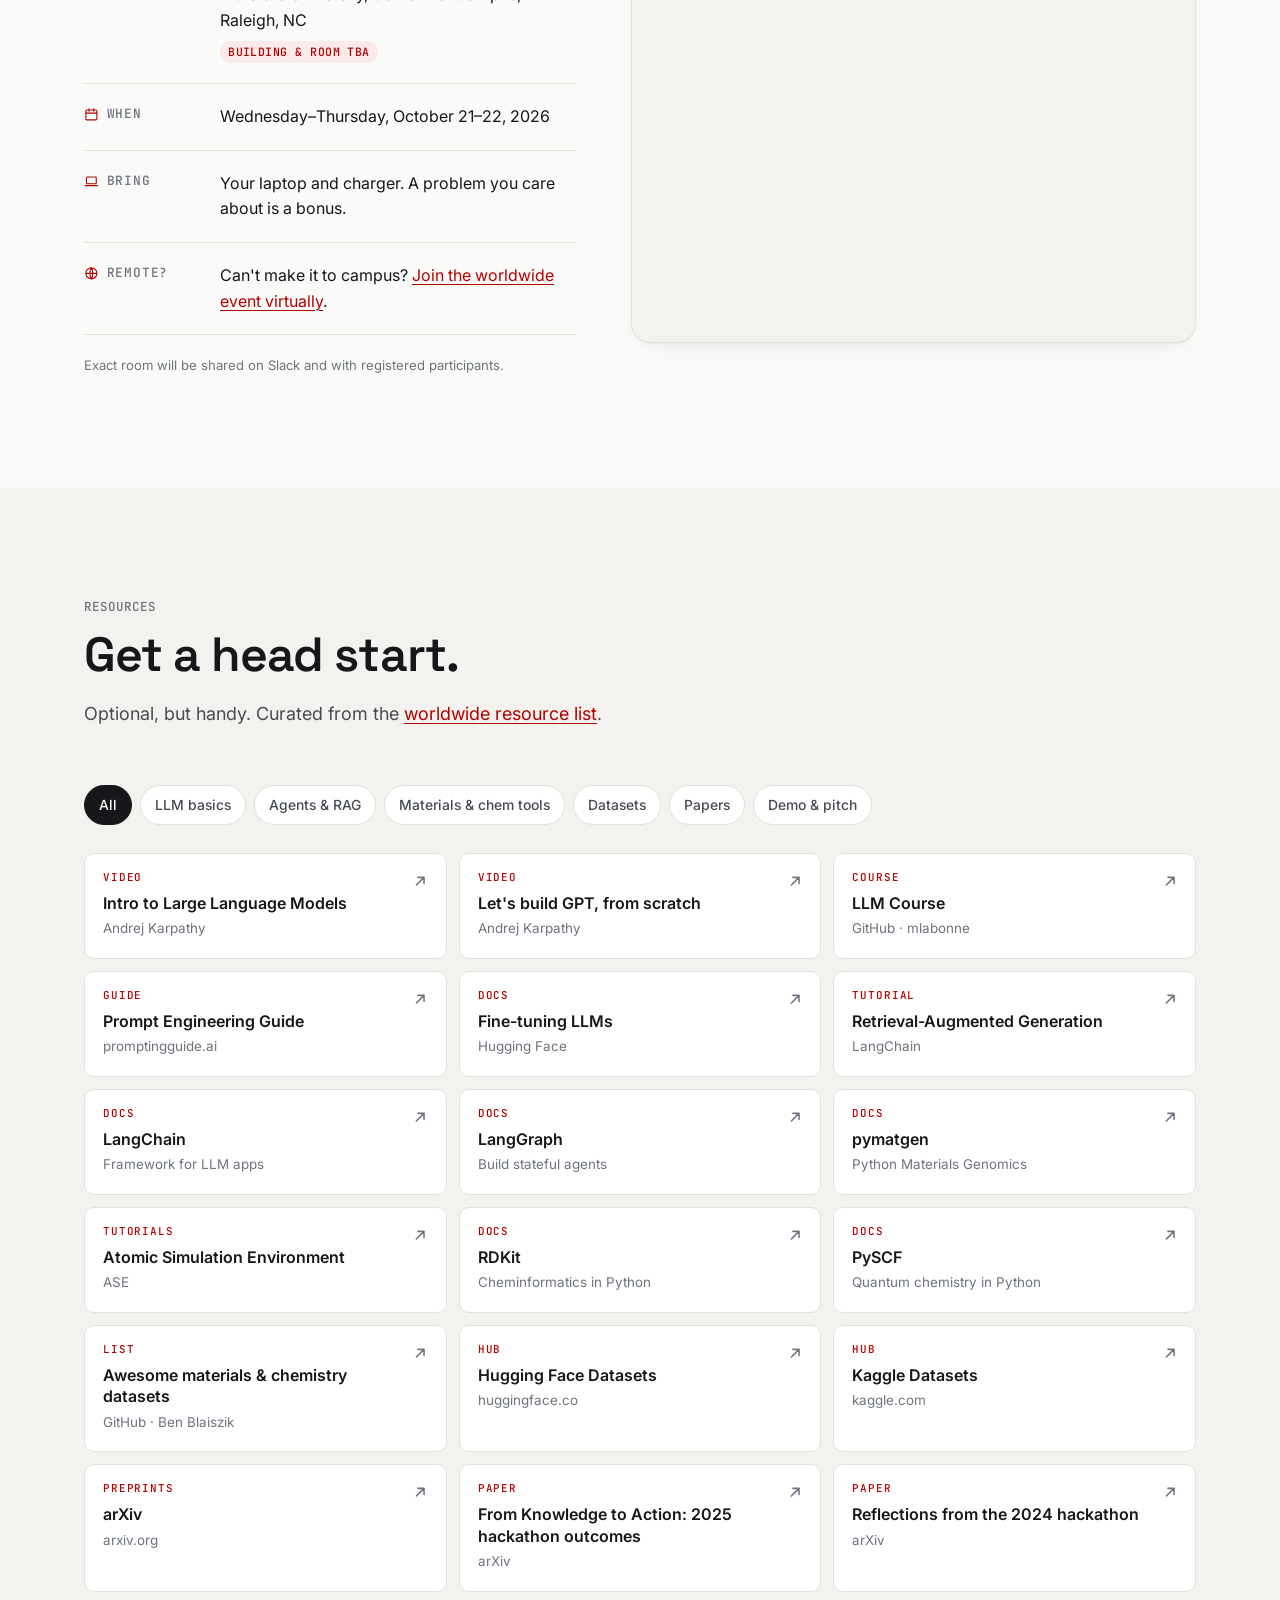
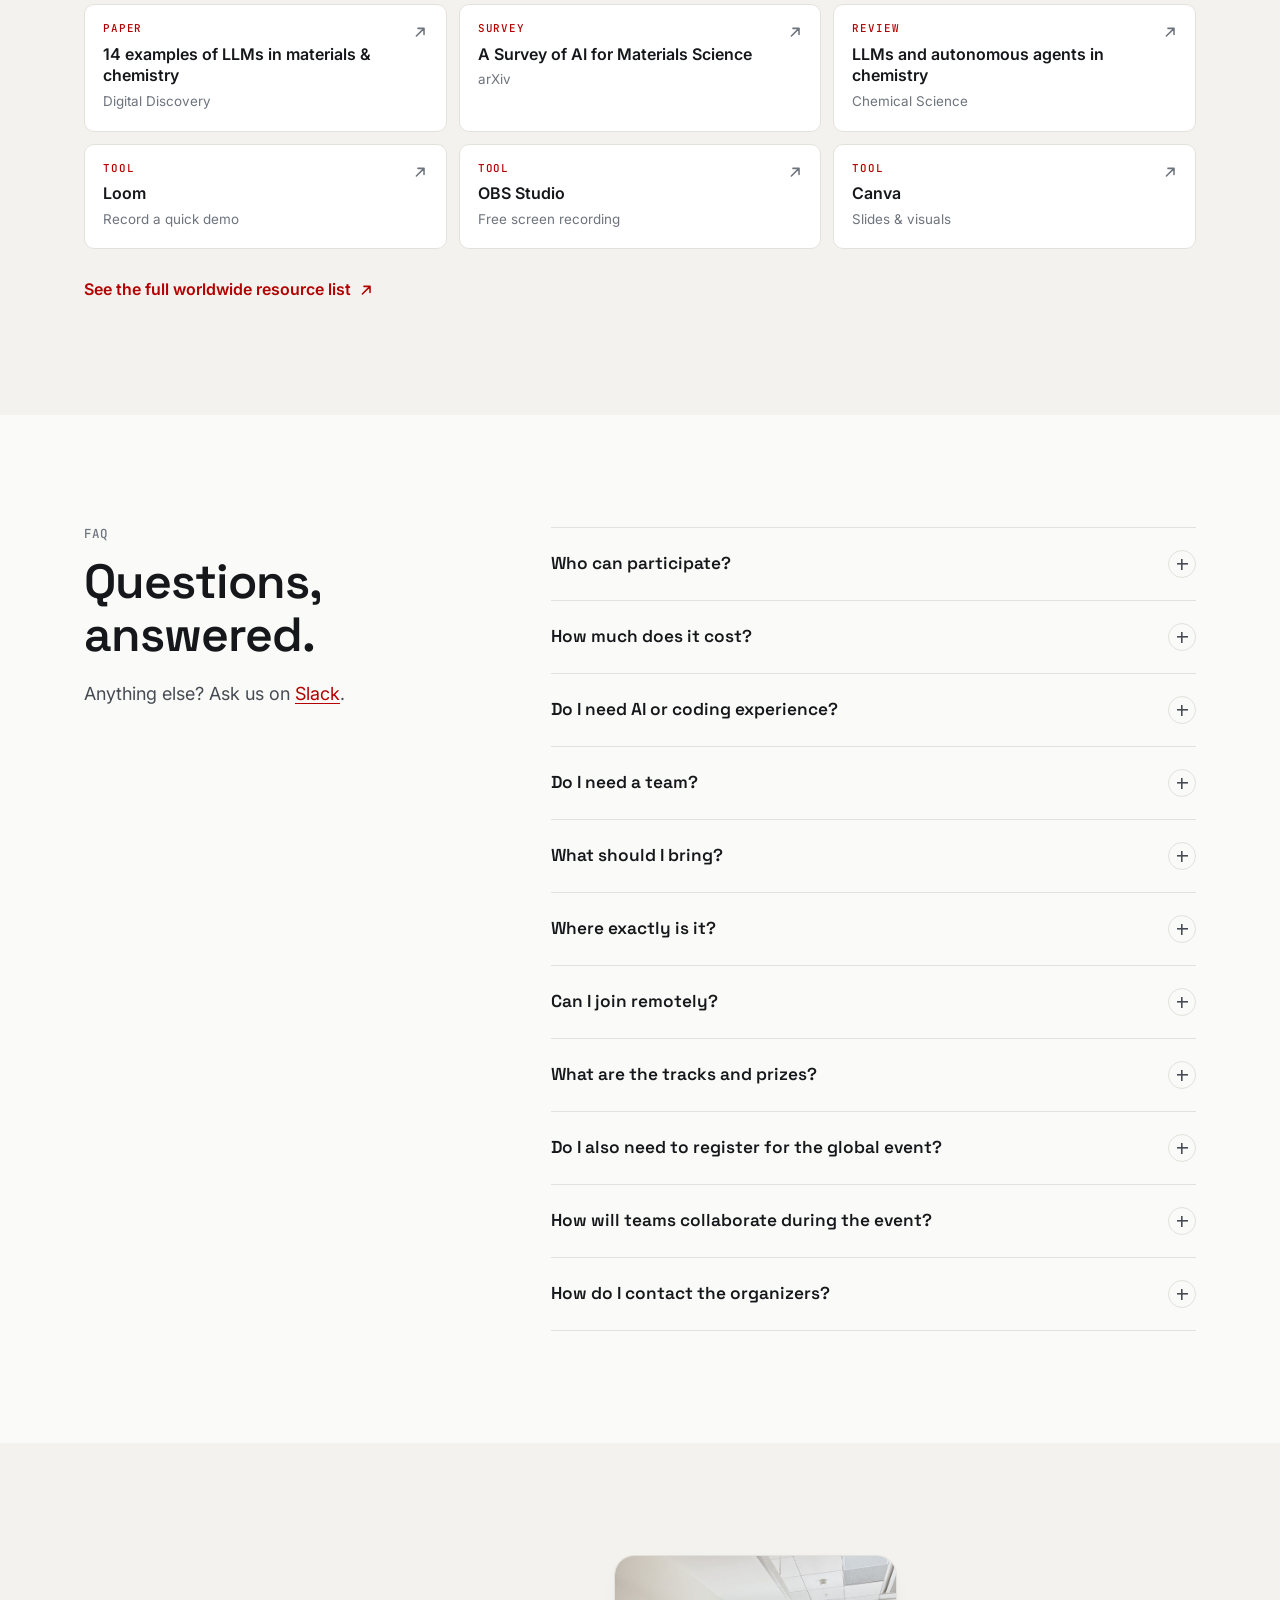
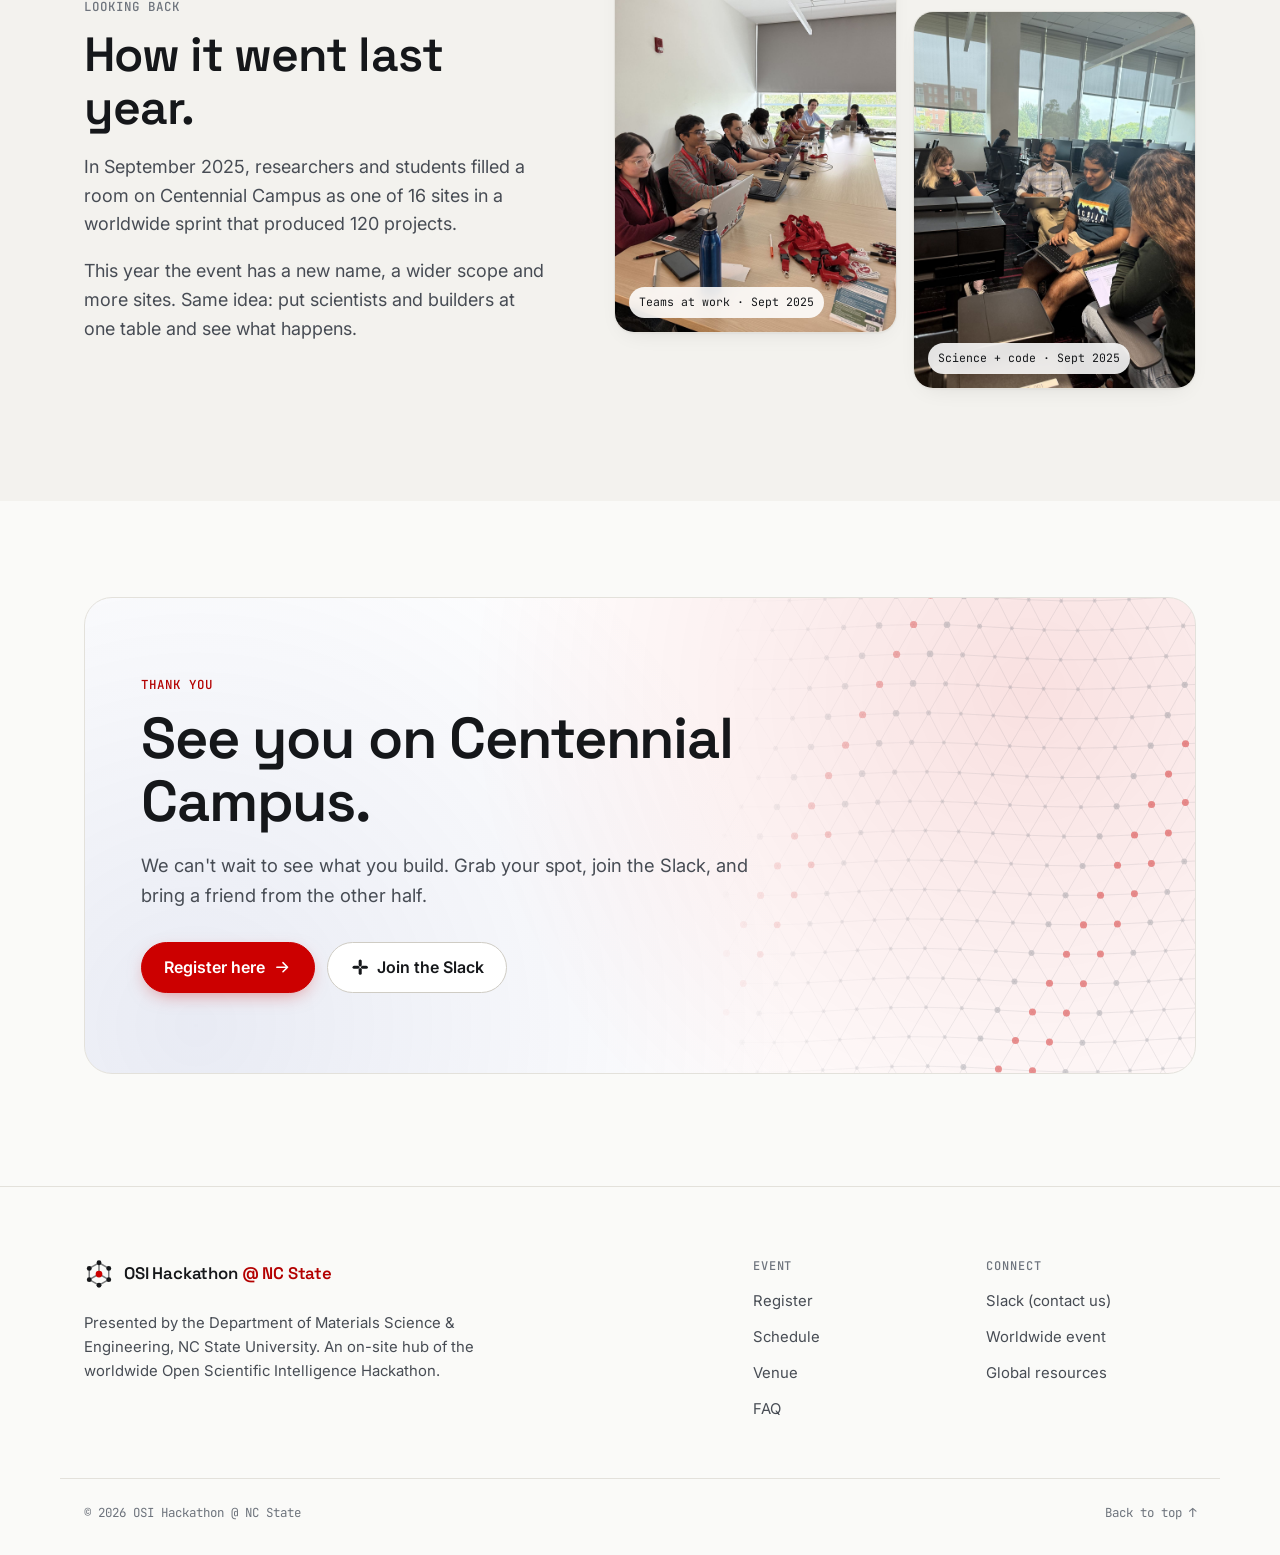
==== commit 68c50ab3: "Add shared Miro board: event strip, Day 1 kickoff, FAQ Co-Authored-By: Claude Opus 5.5 <noreply@anth" ====
--- a/index.html
+++ b/index.html
@@ -57,6 +57,7 @@
   <symbol id="i-water" viewBox="0 0 24 24"><path d="M12 3s6 6.5 6 11a6 6 0 0 1-12 0c0-4.5 6-11 6-11z" fill="none" stroke="currentColor" stroke-width="1.8" stroke-linejoin="round"/></symbol>
   <symbol id="i-laptop" viewBox="0 0 24 24"><g fill="none" stroke="currentColor" stroke-width="1.8" stroke-linecap="round" stroke-linejoin="round"><rect x="4" y="5" width="16" height="11" rx="1.5"/><path d="M2 19h20"/></g></symbol>
   <symbol id="i-globe" viewBox="0 0 24 24"><g fill="none" stroke="currentColor" stroke-width="1.8"><circle cx="12" cy="12" r="9"/><path d="M3 12h18M12 3c3 3.2 3 14.8 0 18M12 3c-3 3.2-3 14.8 0 18"/></g></symbol>
+  <symbol id="i-board" viewBox="0 0 24 24"><g fill="none" stroke="currentColor" stroke-width="1.8" stroke-linejoin="round"><rect x="3" y="4" width="18" height="14" rx="2"/><path d="M8 21h8M12 18v3"/><rect x="6.5" y="7.5" width="4.5" height="4" rx=".6"/><rect x="13" y="9.5" width="4.5" height="4" rx=".6"/></g></symbol>
   <symbol id="i-sun" viewBox="0 0 24 24"><g fill="none" stroke="currentColor" stroke-width="1.8" stroke-linecap="round"><circle cx="12" cy="12" r="4"/><path d="M12 2v2M12 20v2M2 12h2M20 12h2M4.9 4.9l1.4 1.4M17.7 17.7l1.4 1.4M4.9 19.1l1.4-1.4M17.7 6.3l1.4-1.4"/></g></symbol>
   <symbol id="i-moon" viewBox="0 0 24 24"><path d="M20 14.5A8 8 0 0 1 9.5 4a8 8 0 1 0 10.5 10.5z" fill="none" stroke="currentColor" stroke-width="1.8" stroke-linejoin="round"/></symbol>
   <symbol id="i-menu" viewBox="0 0 24 24"><path d="M4 7h16M4 12h16M4 17h16" fill="none" stroke="currentColor" stroke-width="2" stroke-linecap="round"/></symbol>
@@ -333,7 +334,7 @@
         <div class="tabpanel" role="tabpanel" id="panel-d1" aria-labelledby="tab-d1">
           <ol class="timeline" role="list">
             <li data-start="2026-10-21T10:00:00-04:00" data-end="2026-10-21T11:00:00-04:00">
-              <time class="mono">10:00 AM</time><div><h3>Kickoff &amp; team formation</h3><p>Global opening, then meet people and form teams on site. Come solo — we'll help you find a team.</p></div>
+              <time class="mono">10:00 AM</time><div><h3>Kickoff &amp; team formation</h3><p>Global opening, then meet people and form teams on site. Come solo and we'll help you find a team. Ideas and teams from every site also go up on the <a href="https://miro.com/app/board/uXjVEeJogfE=/?share_link_id=904027652594" data-link="miro" target="_blank" rel="noopener">shared Miro board</a>.</p></div>
             </li>
             <li data-start="2026-10-21T11:00:00-04:00" data-end="2026-10-21T12:00:00-04:00">
               <time class="mono">11:00 AM</time><div><h3>Hacking begins</h3><p>Pick a problem, sketch a plan, start building.</p></div>
@@ -402,6 +403,16 @@
           <a class="btn btn--ghost" href="https://luma.com/ku88xh92" data-link="globalRegister" target="_blank" rel="noopener">Global registration <svg class="ico" aria-hidden="true"><use href="#i-external"/></svg></a>
         </li>
       </ol>
+
+      <div class="during reveal">
+        <div class="during__icon"><svg class="ico" aria-hidden="true"><use href="#i-board"/></svg></div>
+        <div class="during__copy">
+          <p class="eyebrow">During the event <span class="badge badge--soft">Optional</span></p>
+          <h3>Shared Miro board</h3>
+          <p>Encouraged by the worldwide organizers: a shared whiteboard where participants from every site post ideas and connect.</p>
+        </div>
+        <a class="btn btn--ghost" href="https://miro.com/app/board/uXjVEeJogfE=/?share_link_id=904027652594" data-link="miro" target="_blank" rel="noopener">Open the Miro board <svg class="ico" aria-hidden="true"><use href="#i-external"/></svg></a>
+      </div>
     </div>
   </section>
 
@@ -493,6 +504,7 @@
         <details><summary>Can I join remotely?</summary><p>The NC State site is in person. If you can't make it to campus, you can join the <a href="https://luma.com/ku88xh92" data-link="globalRegister" target="_blank" rel="noopener">worldwide OSI Hackathon virtually</a>.</p></details>
         <details><summary>What are the tracks and prizes?</summary><p>They'll be announced before kickoff. Join the Slack to hear first.</p></details>
         <details><summary>Do I also need to register for the global event?</summary><p>Yes. Global registration is required to submit your project to the worldwide OSI Hackathon, and it keeps you in the loop on announcements and the showcase. Register for both: our <a href="#register" data-link="register">NC State form</a> and the <a href="https://luma.com/ku88xh92" data-link="globalRegister" target="_blank" rel="noopener">global event</a>.</p></details>
+        <details><summary>How will teams collaborate during the event?</summary><p>In person on Centennial Campus, and online through our <a href="#register" data-link="slack">Slack</a> and the worldwide event's <a href="https://miro.com/app/board/uXjVEeJogfE=/?share_link_id=904027652594" data-link="miro" target="_blank" rel="noopener">shared Miro board</a>. The Miro board is optional, but the organizers encourage it.</p></details>
         <details><summary>How do I contact the organizers?</summary><p>Join our <a href="#register" data-link="slack">Slack</a> and post your question there — that's the fastest way to reach us.</p></details>
       </div>
     </div>
--- a/assets/css/style.css
+++ b/assets/css/style.css
@@ -754,3 +754,22 @@
   *, *::before, *::after { animation-duration: .01ms !important; animation-iteration-count: 1 !important; transition-duration: .01ms !important; }
   .js .reveal { opacity: 1; transform: none; }
 }
+
+/* ---------- During the event (Miro) ---------- */
+.during {
+  display: grid; grid-template-columns: auto 1fr auto; align-items: center; gap: 20px;
+  margin-top: 16px; padding: 22px 28px;
+  border-radius: 20px;
+  border: 1px dashed var(--line-strong);
+  background: color-mix(in srgb, var(--surface) 60%, transparent);
+}
+.during__icon { display: grid; place-items: center; width: 48px; height: 48px; border-radius: 14px; background: var(--blue-soft); color: var(--blue-ink); }
+.during__icon .ico { width: 24px; height: 24px; }
+.during .eyebrow { margin-bottom: 6px; }
+.during .eyebrow .badge { margin-left: 6px; font-size: .62rem; }
+.during h3 { margin-bottom: 4px; }
+.during__copy p:not(.eyebrow) { color: var(--ink-2); font-size: .95rem; }
+@media (max-width: 760px) {
+  .during { grid-template-columns: auto 1fr; padding: 22px; align-items: start; }
+  .during .btn { grid-column: 1 / -1; justify-self: start; }
+}
